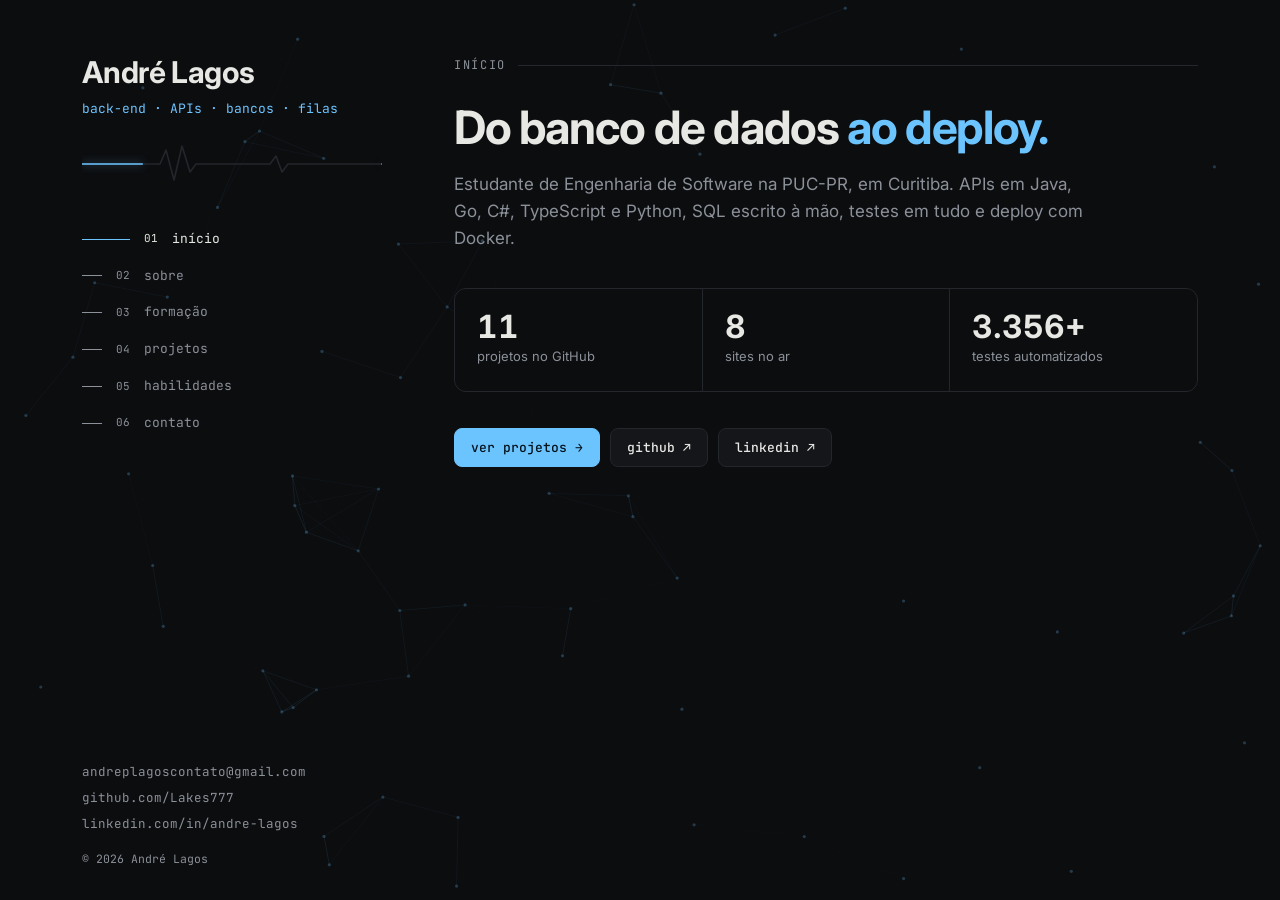
==== index.html @ a7677106 "Portfólio no domínio próprio andrelagos.dev CNAME do GitHub Pages e endereços og: (raiz e páginas de" ====
<!DOCTYPE html>
<html lang="pt-BR">
<head>
  <meta charset="UTF-8">
  <meta name="viewport" content="width=device-width, initial-scale=1.0">
  <title>André Lagos | Engenharia de Software</title>
  <meta name="description" content="Portfólio de André Lagos, estudante de Engenharia de Software na PUC-PR. Back-end com Java, Go, C#, TypeScript e Python: APIs, bancos de dados, testes e projetos no ar.">
  <meta name="theme-color" content="#0c0d0f">

  <!-- Prévia do link no LinkedIn, WhatsApp e afins -->
  <meta property="og:type" content="website">
  <meta property="og:url" content="https://andrelagos.dev/">
  <meta property="og:title" content="André Lagos · Portfólio">
  <meta property="og:description" content="Do banco de dados ao deploy: meus projetos de back-end em Java, Go, C#, TypeScript e Python, com demonstrações para testar no navegador e o status de cada site ao vivo.">
  <meta property="og:image" content="https://andrelagos.dev/assets/destaques/portfolio.png">
  <meta property="og:image:width" content="1200">
  <meta property="og:image:height" content="627">
  <meta name="twitter:card" content="summary_large_image">

  <!-- Ícone da aba do navegador -->
  <link rel="icon" href="data:image/svg+xml,<svg xmlns='http://www.w3.org/2000/svg' viewBox='0 0 100 100'><rect width='100' height='100' rx='22' fill='%230c0d0f'/><text x='50' y='66' font-family='monospace' font-size='46' font-weight='700' fill='%236cc4ff' text-anchor='middle'>AL</text></svg>">

  <!-- Fontes -->
  <link rel="preconnect" href="https://fonts.googleapis.com">
  <link rel="preconnect" href="https://fonts.gstatic.com" crossorigin>
  <link href="https://fonts.googleapis.com/css2?family=Inter:wght@400;500;600;700&family=JetBrains+Mono:wght@400;500;700&display=swap" rel="stylesheet">

  <link rel="stylesheet" href="css/style.css">
</head>
<body>
  <a class="pular" href="#conteudo">Pular para o conteúdo</a>

  <!-- Fundo: pontos que se ligam quando ficam perto, como um mapa de serviços (desenhado pelo main.js) -->
  <canvas class="rede" id="rede" aria-hidden="true"></canvas>

  <div class="layout">
    <!-- ===== COLUNA DA ESQUERDA: nome, abas e contato ===== -->
    <header class="lado">
      <a class="nome" href="#inicio">André Lagos</a>
      <p class="papel mono">back-end · APIs · bancos · filas</p>

      <!-- O pulso: o mesmo tema do Vigil, o monitor que vigia os meus sites -->
      <svg class="pulso" viewBox="0 0 300 44" preserveAspectRatio="none" aria-hidden="true">
        <path class="pulso__trilho" d="M0 22 H70 L78 22 L84 8 L92 38 L100 4 L108 30 L114 22 H180 L188 22 L194 14 L200 30 L206 22 H300"/>
        <path class="pulso__luz" pathLength="400" d="M0 22 H70 L78 22 L84 8 L92 38 L100 4 L108 30 L114 22 H180 L188 22 L194 14 L200 30 L206 22 H300"/>
      </svg>

      <nav class="abas mono" aria-label="Seções">
        <a href="#inicio"><span class="abas__n" aria-hidden="true">01</span>início</a>
        <a href="#sobre"><span class="abas__n" aria-hidden="true">02</span>sobre</a>
        <a href="#formacao"><span class="abas__n" aria-hidden="true">03</span>formação</a>
        <a href="#projetos"><span class="abas__n" aria-hidden="true">04</span>projetos</a>
        <a href="#habilidades"><span class="abas__n" aria-hidden="true">05</span>habilidades</a>
        <a href="#contato"><span class="abas__n" aria-hidden="true">06</span>contato</a>
      </nav>

      <div class="lado__contato mono">
        <a href="mailto:andreplagoscontato@gmail.com">andreplagoscontato@gmail.com</a>
        <a href="https://github.com/Lakes777" target="_blank" rel="noopener">github.com/Lakes777</a>
        <a href="https://www.linkedin.com/in/andre-lagos" target="_blank" rel="noopener">linkedin.com/in/andre-lagos</a>
        <small>© <span id="ano">2026</span> André Lagos</small>
      </div>
    </header>

    <main id="conteudo">
      <!-- ===== INÍCIO ===== -->
      <section id="inicio" aria-labelledby="t-inicio">
        <p class="rotulo mono">início</p>
        <h1 class="item" id="t-inicio" tabindex="-1">Do banco de dados <em>ao deploy.</em></h1>
        <p class="lead item">Estudante de Engenharia de Software na PUC-PR, em Curitiba. APIs em Java, Go, C#, TypeScript e Python, SQL escrito à mão, testes em tudo e deploy com Docker.</p>
        <div class="numeros item">
          <div><b data-contar="11">11</b><small>projetos no GitHub</small></div>
          <div><b data-contar="8">8</b><small>sites no ar</small></div>
          <div><b data-contar="3500" data-sufixo="+">3.500+</b><small>testes automatizados</small></div>
        </div>
        <div class="botoes item">
          <a class="botao botao--cheio" href="#projetos">ver projetos →</a>
          <a class="botao" href="https://github.com/Lakes777" target="_blank" rel="noopener">github ↗</a>
          <a class="botao" href="https://www.linkedin.com/in/andre-lagos" target="_blank" rel="noopener">linkedin ↗</a>
        </div>
      </section>

      <!-- ===== SOBRE ===== -->
      <section id="sobre" aria-labelledby="t-sobre">
        <p class="rotulo mono">sobre</p>
        <h2 class="item" id="t-sobre" tabindex="-1">Sobre mim</h2>
        <div class="texto item">
          <p>Sou de <strong>Curitiba, PR</strong> e curso <strong>Engenharia de Software</strong> na PUC-PR. Meu foco é <strong>back-end</strong>: APIs REST com Java (Spring Boot), Python (FastAPI), Go, C# (.NET) e TypeScript (NestJS), bancos PostgreSQL com SQL escrito à mão e testes automatizados em tudo: são mais de 3.500, rodando no GitHub Actions.</p>
          <p>Gosto de ver os projetos funcionando de verdade: eles estão <strong>no ar</strong> na Vercel, no Render e em VMs Linux da Oracle com Docker e HTTPS. Quando o projeto pede uma interface, faço o front-end com React e TypeScript.</p>
          <p>Fora do código, curto hardware: manutenção de computadores e protótipos de IoT com ESP32 e Arduino.</p>
          <p>Estou em busca de oportunidades em <strong>desenvolvimento</strong>, <strong>suporte técnico</strong> ou <strong>análise de dados</strong>, onde eu possa aplicar o que sei e continuar aprendendo.</p>
        </div>
        <ul class="cartoes item">
          <li class="cartao luz"><small class="mono">formação</small><p>Eng. de Software · PUC-PR</p></li>
          <li class="cartao luz"><small class="mono">back-end</small><p>Java, Go, C# e Python</p></li>
          <li class="cartao luz"><small class="mono">deploy</small><p>Docker, Linux e GitHub Actions</p></li>
          <li class="cartao luz"><small class="mono">idiomas</small><p>Inglês intermediário</p></li>
        </ul>
      </section>

      <!-- ===== FORMAÇÃO ===== -->
      <section id="formacao" aria-labelledby="t-formacao">
        <p class="rotulo mono">formação</p>
        <h2 class="item" id="t-formacao" tabindex="-1">Formação</h2>
        <ol class="linha-tempo item">
          <li>
            <span class="linha-tempo__quando mono">2025 – 2029</span>
            <h3>Bacharelado em Engenharia de Software</h3>
            <p>Pontifícia Universidade Católica do Paraná (PUC-PR)</p>
            <p>Desenvolvimento web, banco de dados, IoT e projetos em equipe.</p>
          </li>
          <li>
            <span class="linha-tempo__quando mono">concluído em 2024</span>
            <h3>Ensino Médio</h3>
            <p>Colégio Marista Paranaense</p>
          </li>
        </ol>
      </section>

      <!-- ===== PROJETOS ===== -->
      <!-- data-vigil: o nome do serviço no Vigil; o main.js põe o selo "no ar" ao vivo no topo do card.
           O título é o link do card inteiro (o ::after dele cobre o card); o ícone do GitHub e o selo ficam por cima -->
      <section id="projetos" aria-labelledby="t-projetos">
        <p class="rotulo mono">projetos</p>
        <h2 class="item" id="t-projetos" tabindex="-1">Projetos</h2>
        <div class="projetos">
          <article class="projeto luz item" data-vigil="Vigil">
            <div class="projeto__topo"><h3><a class="projeto__link" href="https://147-15-40-173.sslip.io" target="_blank" rel="noopener">Vigil <small>· monitor de status</small></a></h3></div>
            <p>API em Java com Spring Boot que verifica os meus sites a cada 5 minutos, calcula disponibilidade e quedas em SQL e avisa pelo Telegram, com resumo semanal. Spring Security, proteção contra SSRF e página pública de status.</p>
            <div class="projeto__meta mono">
              <span>Java</span><span>Spring Boot</span><span>PostgreSQL</span><span>Docker</span><span>198 testes</span>
              <a class="projeto__github" href="https://github.com/Lakes777/vigil" target="_blank" rel="noopener" aria-label="Código do Vigil no GitHub" title="Código no GitHub"><svg viewBox="0 0 24 24" aria-hidden="true"><path d="M12 .5a12 12 0 0 0-3.8 23.4c.6.1.8-.3.8-.6v-2c-3.3.7-4-1.6-4-1.6-.6-1.4-1.4-1.8-1.4-1.8-1-.7.1-.7.1-.7 1.2.1 1.8 1.2 1.8 1.2 1 1.8 2.8 1.3 3.5 1 0-.8.4-1.3.7-1.6-2.7-.3-5.5-1.3-5.5-6 0-1.2.5-2.3 1.3-3.1-.2-.4-.6-1.6 0-3.2 0 0 1-.3 3.3 1.2a11.5 11.5 0 0 1 6 0C17.3 4.7 18.3 5 18.3 5c.6 1.6.2 2.8.1 3.2.8.8 1.3 1.9 1.3 3.1 0 4.6-2.8 5.6-5.5 5.9.4.4.8 1.1.8 2.2v3.3c0 .3.2.7.8.6A12 12 0 0 0 12 .5Z"/></svg></a>
            </div>
          </article>

          <article class="projeto luz item" data-vigil="Pursuit (demo)">
            <div class="projeto__topo"><h3><a class="projeto__link" href="https://demo-pursuit.159-112-189-95.sslip.io" target="_blank" rel="noopener" aria-label="Pursuit: abrir a demonstração (entre como visitante, com dados de exemplo)">Pursuit <small>· candidaturas a vagas</small></a></h3></div>
            <p>Meu primeiro projeto em Go: quadro por etapa, funil e tempo de resposta em SQL, lembretes pelo Telegram feitos por uma goroutine e um link do Beacon por vaga, que mostra se a empresa abriu o portfólio. Tem demonstração: entre como visitante.</p>
            <div class="projeto__meta mono">
              <span>Go</span><span>PostgreSQL</span><span>sqlc</span><span>Docker</span><span>206 testes</span>
              <a class="projeto__github" href="https://github.com/Lakes777/pursuit" target="_blank" rel="noopener" aria-label="Código do Pursuit no GitHub" title="Código no GitHub"><svg viewBox="0 0 24 24" aria-hidden="true"><path d="M12 .5a12 12 0 0 0-3.8 23.4c.6.1.8-.3.8-.6v-2c-3.3.7-4-1.6-4-1.6-.6-1.4-1.4-1.8-1.4-1.8-1-.7.1-.7.1-.7 1.2.1 1.8 1.2 1.8 1.2 1 1.8 2.8 1.3 3.5 1 0-.8.4-1.3.7-1.6-2.7-.3-5.5-1.3-5.5-6 0-1.2.5-2.3 1.3-3.1-.2-.4-.6-1.6 0-3.2 0 0 1-.3 3.3 1.2a11.5 11.5 0 0 1 6 0C17.3 4.7 18.3 5 18.3 5c.6 1.6.2 2.8.1 3.2.8.8 1.3 1.9 1.3 3.1 0 4.6-2.8 5.6-5.5 5.9.4.4.8 1.1.8 2.2v3.3c0 .3.2.7.8.6A12 12 0 0 0 12 .5Z"/></svg></a>
            </div>
          </article>

          <article class="projeto luz item" data-vigil="Beacon (demo)">
            <div class="projeto__topo"><h3><a class="projeto__link" href="https://demo-beacon.159-112-189-95.sslip.io" target="_blank" rel="noopener" aria-label="Beacon: abrir a demonstração (entre como visitante, somente leitura)">Beacon <small>· links com estatísticas</small></a></h3></div>
            <p>Meu primeiro projeto em C# com .NET: encurtador de links com cache no Redis e cliques processados depois por uma fila no RabbitMQ, sem contar em dobro. Painel com gráficos e QR code, seis contêineres numa VM ARM da Oracle e demonstração somente leitura.</p>
            <div class="projeto__meta mono">
              <span>C#</span><span>.NET</span><span>Redis</span><span>RabbitMQ</span><span>219 testes</span>
              <a class="projeto__github" href="https://github.com/Lakes777/beacon" target="_blank" rel="noopener" aria-label="Código do Beacon no GitHub" title="Código no GitHub"><svg viewBox="0 0 24 24" aria-hidden="true"><path d="M12 .5a12 12 0 0 0-3.8 23.4c.6.1.8-.3.8-.6v-2c-3.3.7-4-1.6-4-1.6-.6-1.4-1.4-1.8-1.4-1.8-1-.7.1-.7.1-.7 1.2.1 1.8 1.2 1.8 1.2 1 1.8 2.8 1.3 3.5 1 0-.8.4-1.3.7-1.6-2.7-.3-5.5-1.3-5.5-6 0-1.2.5-2.3 1.3-3.1-.2-.4-.6-1.6 0-3.2 0 0 1-.3 3.3 1.2a11.5 11.5 0 0 1 6 0C17.3 4.7 18.3 5 18.3 5c.6 1.6.2 2.8.1 3.2.8.8 1.3 1.9 1.3 3.1 0 4.6-2.8 5.6-5.5 5.9.4.4.8 1.1.8 2.2v3.3c0 .3.2.7.8.6A12 12 0 0 0 12 .5Z"/></svg></a>
            </div>
          </article>

          <article class="projeto luz item" data-vigil="Cadence">
            <div class="projeto__topo"><h3><a class="projeto__link" href="https://cadence.159-112-189-95.sslip.io" target="_blank" rel="noopener" aria-label="Cadence: abrir a demonstração (entre como cliente ou como dono, sem cadastro)">Cadence <small>· agenda de reservas</small></a></h3></div>
            <p>Meu primeiro projeto em NestJS: agenda de reservas em que dois clientes nunca ficam com o mesmo horário, garantido no Postgres e testado com 50 pedidos ao mesmo tempo. Lembretes no BullMQ, horários que somem ao vivo por WebSocket e demonstração sem cadastro.</p>
            <div class="projeto__meta mono">
              <span>TypeScript</span><span>NestJS</span><span>PostgreSQL</span><span>Redis</span><span>488 testes</span>
              <a class="projeto__github" href="https://github.com/Lakes777/cadence" target="_blank" rel="noopener" aria-label="Código do Cadence no GitHub" title="Código no GitHub"><svg viewBox="0 0 24 24" aria-hidden="true"><path d="M12 .5a12 12 0 0 0-3.8 23.4c.6.1.8-.3.8-.6v-2c-3.3.7-4-1.6-4-1.6-.6-1.4-1.4-1.8-1.4-1.8-1-.7.1-.7.1-.7 1.2.1 1.8 1.2 1.8 1.2 1 1.8 2.8 1.3 3.5 1 0-.8.4-1.3.7-1.6-2.7-.3-5.5-1.3-5.5-6 0-1.2.5-2.3 1.3-3.1-.2-.4-.6-1.6 0-3.2 0 0 1-.3 3.3 1.2a11.5 11.5 0 0 1 6 0C17.3 4.7 18.3 5 18.3 5c.6 1.6.2 2.8.1 3.2.8.8 1.3 1.9 1.3 3.1 0 4.6-2.8 5.6-5.5 5.9.4.4.8 1.1.8 2.2v3.3c0 .3.2.7.8.6A12 12 0 0 0 12 .5Z"/></svg></a>
            </div>
          </article>

          <article class="projeto luz item" data-vigil="Coursebook">
            <div class="projeto__topo"><h3><a class="projeto__link" href="https://coursebookalp.vercel.app" target="_blank" rel="noopener">Coursebook <small>· painel de estudos</small></a></h3></div>
            <p>Painel da faculdade: notas por RA, faltas, agenda e a nota que falta para passar pela regra da PUC-PR. Funciona offline e sincroniza entre aparelhos com conta; acessível por teclado e leitor de tela.</p>
            <div class="projeto__meta mono">
              <span>React</span><span>TypeScript</span><span>PostgreSQL</span><span>806 testes</span>
              <a class="projeto__github" href="https://github.com/Lakes777/coursebook" target="_blank" rel="noopener" aria-label="Código do Coursebook no GitHub" title="Código no GitHub"><svg viewBox="0 0 24 24" aria-hidden="true"><path d="M12 .5a12 12 0 0 0-3.8 23.4c.6.1.8-.3.8-.6v-2c-3.3.7-4-1.6-4-1.6-.6-1.4-1.4-1.8-1.4-1.8-1-.7.1-.7.1-.7 1.2.1 1.8 1.2 1.8 1.2 1 1.8 2.8 1.3 3.5 1 0-.8.4-1.3.7-1.6-2.7-.3-5.5-1.3-5.5-6 0-1.2.5-2.3 1.3-3.1-.2-.4-.6-1.6 0-3.2 0 0 1-.3 3.3 1.2a11.5 11.5 0 0 1 6 0C17.3 4.7 18.3 5 18.3 5c.6 1.6.2 2.8.1 3.2.8.8 1.3 1.9 1.3 3.1 0 4.6-2.8 5.6-5.5 5.9.4.4.8 1.1.8 2.2v3.3c0 .3.2.7.8.6A12 12 0 0 0 12 .5Z"/></svg></a>
            </div>
          </article>

          <article class="projeto luz item" data-vigil="Spendwise">
            <div class="projeto__topo"><h3><a class="projeto__link" href="https://spendwisealp.vercel.app" target="_blank" rel="noopener">Spendwise <small>· controle de gastos</small></a></h3></div>
            <p>Importa extratos do Nubank e OFX de qualquer banco sem duplicar, lembra a categoria de cada loja e alerta o orçamento. Versão de terminal e web em FastAPI com login seguro e demo isolada por visitante.</p>
            <div class="projeto__meta mono">
              <span>Python</span><span>FastAPI</span><span>PostgreSQL</span><span>412 testes</span>
              <a class="projeto__github" href="https://github.com/Lakes777/spendwise" target="_blank" rel="noopener" aria-label="Código do Spendwise no GitHub" title="Código no GitHub"><svg viewBox="0 0 24 24" aria-hidden="true"><path d="M12 .5a12 12 0 0 0-3.8 23.4c.6.1.8-.3.8-.6v-2c-3.3.7-4-1.6-4-1.6-.6-1.4-1.4-1.8-1.4-1.8-1-.7.1-.7.1-.7 1.2.1 1.8 1.2 1.8 1.2 1 1.8 2.8 1.3 3.5 1 0-.8.4-1.3.7-1.6-2.7-.3-5.5-1.3-5.5-6 0-1.2.5-2.3 1.3-3.1-.2-.4-.6-1.6 0-3.2 0 0 1-.3 3.3 1.2a11.5 11.5 0 0 1 6 0C17.3 4.7 18.3 5 18.3 5c.6 1.6.2 2.8.1 3.2.8.8 1.3 1.9 1.3 3.1 0 4.6-2.8 5.6-5.5 5.9.4.4.8 1.1.8 2.2v3.3c0 .3.2.7.8.6A12 12 0 0 0 12 .5Z"/></svg></a>
            </div>
          </article>

          <article class="projeto luz item">
            <div class="projeto__topo"><h3><a class="projeto__link" href="https://github.com/Lakes777/encore" target="_blank" rel="noopener" aria-label="Encore: código no GitHub">Encore <small>· karaokê com IA</small></a></h3></div>
            <p>Busca no YouTube, separa voz e instrumental com modelos de IA, detecta o tom e sincroniza a letra. Processa em pedaços para caber em 4 GB de RAM, com fila em segundo plano.</p>
            <div class="projeto__meta mono">
              <span>Python</span><span>PyTorch</span><span>React</span><span>513 testes</span>
              <a class="projeto__github" href="https://github.com/Lakes777/encore" target="_blank" rel="noopener" aria-label="Código do Encore no GitHub" title="Código no GitHub"><svg viewBox="0 0 24 24" aria-hidden="true"><path d="M12 .5a12 12 0 0 0-3.8 23.4c.6.1.8-.3.8-.6v-2c-3.3.7-4-1.6-4-1.6-.6-1.4-1.4-1.8-1.4-1.8-1-.7.1-.7.1-.7 1.2.1 1.8 1.2 1.8 1.2 1 1.8 2.8 1.3 3.5 1 0-.8.4-1.3.7-1.6-2.7-.3-5.5-1.3-5.5-6 0-1.2.5-2.3 1.3-3.1-.2-.4-.6-1.6 0-3.2 0 0 1-.3 3.3 1.2a11.5 11.5 0 0 1 6 0C17.3 4.7 18.3 5 18.3 5c.6 1.6.2 2.8.1 3.2.8.8 1.3 1.9 1.3 3.1 0 4.6-2.8 5.6-5.5 5.9.4.4.8 1.1.8 2.2v3.3c0 .3.2.7.8.6A12 12 0 0 0 12 .5Z"/></svg></a>
            </div>
          </article>

          <article class="projeto luz item" data-vigil="Hanami">
            <div class="projeto__topo"><h3><a class="projeto__link" href="https://lista-animes-b8ql.onrender.com" target="_blank" rel="noopener" aria-describedby="aviso-hanami">Hanami <small>· lista de animes</small></a></h3></div>
            <p>API REST que junta as temporadas de cada franquia, com comentários por episódio, e continua funcionando quando a API externa cai.</p>
            <p class="projeto__aviso mono" id="aviso-hanami">o servidor gratuito pode levar ~1 min para acordar</p>
            <div class="projeto__meta mono">
              <span>Python</span><span>FastAPI</span><span>SQLite</span><span>209 testes</span>
              <a class="projeto__github" href="https://github.com/Lakes777/hanami" target="_blank" rel="noopener" aria-label="Código do Hanami no GitHub" title="Código no GitHub"><svg viewBox="0 0 24 24" aria-hidden="true"><path d="M12 .5a12 12 0 0 0-3.8 23.4c.6.1.8-.3.8-.6v-2c-3.3.7-4-1.6-4-1.6-.6-1.4-1.4-1.8-1.4-1.8-1-.7.1-.7.1-.7 1.2.1 1.8 1.2 1.8 1.2 1 1.8 2.8 1.3 3.5 1 0-.8.4-1.3.7-1.6-2.7-.3-5.5-1.3-5.5-6 0-1.2.5-2.3 1.3-3.1-.2-.4-.6-1.6 0-3.2 0 0 1-.3 3.3 1.2a11.5 11.5 0 0 1 6 0C17.3 4.7 18.3 5 18.3 5c.6 1.6.2 2.8.1 3.2.8.8 1.3 1.9 1.3 3.1 0 4.6-2.8 5.6-5.5 5.9.4.4.8 1.1.8 2.2v3.3c0 .3.2.7.8.6A12 12 0 0 0 12 .5Z"/></svg></a>
            </div>
          </article>

          <article class="projeto luz item">
            <div class="projeto__topo"><h3><a class="projeto__link" href="https://github.com/Lakes777/sidekick" target="_blank" rel="noopener" aria-label="Sidekick: código no GitHub">Sidekick <small>· bot do Telegram</small></a></h3></div>
            <p>Cotações com alertas de preço, clima, lembretes e listas, rodando 24 horas numa VM Linux da Oracle como serviço do systemd.</p>
            <div class="projeto__meta mono">
              <span>Python</span><span>SQLite</span><span>Linux</span><span>708 testes</span>
              <a class="projeto__github" href="https://github.com/Lakes777/sidekick" target="_blank" rel="noopener" aria-label="Código do Sidekick no GitHub" title="Código no GitHub"><svg viewBox="0 0 24 24" aria-hidden="true"><path d="M12 .5a12 12 0 0 0-3.8 23.4c.6.1.8-.3.8-.6v-2c-3.3.7-4-1.6-4-1.6-.6-1.4-1.4-1.8-1.4-1.8-1-.7.1-.7.1-.7 1.2.1 1.8 1.2 1.8 1.2 1 1.8 2.8 1.3 3.5 1 0-.8.4-1.3.7-1.6-2.7-.3-5.5-1.3-5.5-6 0-1.2.5-2.3 1.3-3.1-.2-.4-.6-1.6 0-3.2 0 0 1-.3 3.3 1.2a11.5 11.5 0 0 1 6 0C17.3 4.7 18.3 5 18.3 5c.6 1.6.2 2.8.1 3.2.8.8 1.3 1.9 1.3 3.1 0 4.6-2.8 5.6-5.5 5.9.4.4.8 1.1.8 2.2v3.3c0 .3.2.7.8.6A12 12 0 0 0 12 .5Z"/></svg></a>
            </div>
          </article>

          <article class="projeto luz item">
            <div class="projeto__topo"><h3><a class="projeto__link" href="https://github.com/Lakes777/tidy" target="_blank" rel="noopener" aria-label="Tidy: código no GitHub">Tidy <small>· organizador de arquivos</small></a></h3></div>
            <p>Organiza pastas por tipo ou data, acha duplicados por SHA-256 e desfaz mudanças, sem nunca sobrescrever arquivos.</p>
            <div class="projeto__meta mono">
              <span>Python</span><span>91 testes</span>
              <a class="projeto__github" href="https://github.com/Lakes777/tidy" target="_blank" rel="noopener" aria-label="Código do Tidy no GitHub" title="Código no GitHub"><svg viewBox="0 0 24 24" aria-hidden="true"><path d="M12 .5a12 12 0 0 0-3.8 23.4c.6.1.8-.3.8-.6v-2c-3.3.7-4-1.6-4-1.6-.6-1.4-1.4-1.8-1.4-1.8-1-.7.1-.7.1-.7 1.2.1 1.8 1.2 1.8 1.2 1 1.8 2.8 1.3 3.5 1 0-.8.4-1.3.7-1.6-2.7-.3-5.5-1.3-5.5-6 0-1.2.5-2.3 1.3-3.1-.2-.4-.6-1.6 0-3.2 0 0 1-.3 3.3 1.2a11.5 11.5 0 0 1 6 0C17.3 4.7 18.3 5 18.3 5c.6 1.6.2 2.8.1 3.2.8.8 1.3 1.9 1.3 3.1 0 4.6-2.8 5.6-5.5 5.9.4.4.8 1.1.8 2.2v3.3c0 .3.2.7.8.6A12 12 0 0 0 12 .5Z"/></svg></a>
            </div>
          </article>

          <article class="projeto luz item" data-vigil="Portfólio">
            <div class="projeto__topo"><h3><a class="projeto__link" href="https://github.com/Lakes777/Lakes777.github.io" target="_blank" rel="noopener" aria-label="Este portfólio: código no GitHub">Este portfólio</a></h3></div>
            <p>HTML, CSS e JavaScript puros, sem frameworks: abas por endereço, fundo animado em canvas e o selo ao vivo do Vigil em cada projeto.</p>
            <div class="projeto__meta mono">
              <span>HTML</span><span>CSS</span><span>JavaScript</span>
              <a class="projeto__github" href="https://github.com/Lakes777/Lakes777.github.io" target="_blank" rel="noopener" aria-label="Código do portfólio no GitHub" title="Código no GitHub"><svg viewBox="0 0 24 24" aria-hidden="true"><path d="M12 .5a12 12 0 0 0-3.8 23.4c.6.1.8-.3.8-.6v-2c-3.3.7-4-1.6-4-1.6-.6-1.4-1.4-1.8-1.4-1.8-1-.7.1-.7.1-.7 1.2.1 1.8 1.2 1.8 1.2 1 1.8 2.8 1.3 3.5 1 0-.8.4-1.3.7-1.6-2.7-.3-5.5-1.3-5.5-6 0-1.2.5-2.3 1.3-3.1-.2-.4-.6-1.6 0-3.2 0 0 1-.3 3.3 1.2a11.5 11.5 0 0 1 6 0C17.3 4.7 18.3 5 18.3 5c.6 1.6.2 2.8.1 3.2.8.8 1.3 1.9 1.3 3.1 0 4.6-2.8 5.6-5.5 5.9.4.4.8 1.1.8 2.2v3.3c0 .3.2.7.8.6A12 12 0 0 0 12 .5Z"/></svg></a>
            </div>
          </article>
        </div>
      </section>

      <!-- ===== HABILIDADES ===== -->
      <section id="habilidades" aria-labelledby="t-habilidades">
        <p class="rotulo mono">habilidades</p>
        <h2 class="item" id="t-habilidades" tabindex="-1">Habilidades</h2>
        <p class="lead item">Cada uma com onde eu usei; os projetos estão todos na aba <a href="#projetos">projetos</a>.</p>
        <div class="habs item">
          <div class="hab luz">
            <h3 class="hab__titulo mono"><span class="hab__glifo" aria-hidden="true">{ }</span>back-end</h3>
            <ul>
              <li><span class="hab__nome">Java</span><span class="so-leitor">, usado em </span><span class="hab__onde mono">Vigil</span></li>
              <li><span class="hab__nome">Spring Boot</span><span class="so-leitor">, usado em </span><span class="hab__onde mono">Vigil</span></li>
              <li><span class="hab__nome">Go</span><span class="so-leitor">, usado em </span><span class="hab__onde mono">Pursuit</span></li>
              <li><span class="hab__nome">C# / .NET</span><span class="so-leitor">, usado em </span><span class="hab__onde mono">Beacon</span></li>
              <li><span class="hab__nome">Node.js / NestJS</span><span class="so-leitor">, usado em </span><span class="hab__onde mono">Cadence</span></li>
              <li><span class="hab__nome">Python</span><span class="so-leitor">, usado em </span><span class="hab__onde mono">Spendwise · Hanami · Encore · Sidekick · Tidy</span></li>
              <li><span class="hab__nome">FastAPI</span><span class="so-leitor">, usado em </span><span class="hab__onde mono">Spendwise · Hanami · Encore</span></li>
            </ul>
          </div>
          <div class="hab luz">
            <h3 class="hab__titulo mono"><span class="hab__glifo" aria-hidden="true">[ ]</span>dados</h3>
            <ul>
              <li><span class="hab__nome">PostgreSQL</span><span class="so-leitor">, usado em </span><span class="hab__onde mono">Vigil · Pursuit · Beacon · Cadence · Spendwise · Coursebook</span></li>
              <li><span class="hab__nome">Redis</span><span class="so-leitor">, usado em </span><span class="hab__onde mono">Beacon (cache) · Cadence (fila)</span></li>
              <li><span class="hab__nome">RabbitMQ</span><span class="so-leitor">, usado em </span><span class="hab__onde mono">Beacon (fila)</span></li>
              <li><span class="hab__nome">SQLite</span><span class="so-leitor">, usado em </span><span class="hab__onde mono">Hanami · Sidekick · Spendwise</span></li>
              <li><span class="hab__nome">MySQL</span><span class="so-leitor">, usado em </span><span class="hab__onde mono">faculdade</span></li>
            </ul>
          </div>
          <div class="hab luz">
            <h3 class="hab__titulo mono"><span class="hab__glifo" aria-hidden="true">&lt;/&gt;</span>front-end</h3>
            <ul>
              <li><span class="hab__nome">TypeScript</span><span class="so-leitor">, usado em </span><span class="hab__onde mono">Cadence · Coursebook · Encore</span></li>
              <li><span class="hab__nome">React</span><span class="so-leitor">, usado em </span><span class="hab__onde mono">Cadence · Coursebook · Encore</span></li>
              <li><span class="hab__nome">JavaScript</span><span class="so-leitor">, usado em </span><span class="hab__onde mono">Vigil · Pursuit · Beacon · Spendwise · Hanami · este site</span></li>
              <li><span class="hab__nome">HTML e CSS</span><span class="so-leitor">, usado em </span><span class="hab__onde mono">todos os projetos com interface</span></li>
            </ul>
          </div>
          <div class="hab luz">
            <h3 class="hab__titulo mono"><span class="hab__glifo" aria-hidden="true">$_</span>deploy</h3>
            <ul>
              <li><span class="hab__nome">Docker</span><span class="so-leitor">, usado em </span><span class="hab__onde mono">Vigil · Pursuit · Beacon · Cadence</span></li>
              <li><span class="hab__nome">Linux</span><span class="so-leitor">, usado em </span><span class="hab__onde mono">VMs da Oracle, systemd</span></li>
              <li><span class="hab__nome">GitHub Actions</span><span class="so-leitor">, usado em </span><span class="hab__onde mono">testes e CI nos 10 projetos de código</span></li>
              <li><span class="hab__nome">Oracle Cloud</span><span class="so-leitor">, usado em </span><span class="hab__onde mono">Vigil · Pursuit · Beacon · Cadence · Sidekick</span></li>
              <li><span class="hab__nome">Vercel</span><span class="so-leitor">, usado em </span><span class="hab__onde mono">Coursebook · Spendwise</span></li>
            </ul>
          </div>
        </div>
        <p class="habs__tambem item mono">também: ESP32 e Arduino (protótipos de IoT) · manutenção de computadores · inglês intermediário</p>
      </section>

      <!-- ===== CONTATO ===== -->
      <section id="contato" aria-labelledby="t-contato">
        <p class="rotulo mono">contato</p>
        <h2 class="item" id="t-contato" tabindex="-1">Vamos conversar?</h2>
        <p class="lead item">Respondo rápido por e-mail. Também estou no GitHub e no LinkedIn.</p>
        <p class="item"><a class="email" href="mailto:andreplagoscontato@gmail.com">andreplagoscontato@gmail.com</a></p>
        <div class="botoes item">
          <button class="botao botao--cheio" type="button" id="copiar-email" data-email="andreplagoscontato@gmail.com">copiar e-mail</button>
          <a class="botao" href="https://github.com/Lakes777" target="_blank" rel="noopener">github ↗</a>
          <a class="botao" href="https://www.linkedin.com/in/andre-lagos" target="_blank" rel="noopener">linkedin ↗</a>
        </div>
        <p class="copiado mono" id="copiado" aria-live="polite"></p>
      </section>
    </main>
  </div>

  <script src="js/main.js"></script>
</body>
</html>
---- css/style.css ----
/* Portfólio · visual "Mono · Rede": escuro, mínimo, fonte mono nos rótulos, fundo de pontos que se
   ligam (canvas) e o pulso do Vigil embaixo do nome. As cores ficam todas aqui no topo. */
:root {
  --fundo: #0c0d0f;
  --painel: #141619;
  --texto: #e7e7e4;
  --apagado: #8b9099;
  --linha: #23262b;
  --cor: #6cc4ff;
  --cor-rgb: 108, 196, 255;
  --erro: #ff8b7b;
  /* A curva das animações: começa rápido e pousa devagar (o "smooth" do hover dos cards) */
  --suave: cubic-bezier(.22, 1, .36, 1);
}

* { box-sizing: border-box }
html, body { margin: 0 }
html { scrollbar-color: #2a2d33 var(--fundo) }
body { background: var(--fundo); color: var(--texto); font: 16px/1.6 Inter, system-ui, sans-serif; -webkit-font-smoothing: antialiased }
a { color: inherit }
ul, ol { margin: 0; padding: 0; list-style: none }
.mono { font-family: "JetBrains Mono", ui-monospace, "Cascadia Mono", monospace }
:focus-visible { outline: 2px solid var(--cor); outline-offset: 3px; border-radius: 4px }
[tabindex="-1"]:focus { outline: none }
.so-leitor { position: absolute; width: 1px; height: 1px; overflow: hidden; clip-path: inset(50%); white-space: nowrap }
::selection { background: rgba(var(--cor-rgb), .3) }

.pular { position: absolute; left: 16px; top: -60px; z-index: 10; background: var(--cor); color: #04121c; padding: 10px 14px; border-radius: 8px; font-weight: 600; text-decoration: none }
.pular:focus { top: 16px }

/* ---------- fundo ---------- */
.rede { position: fixed; inset: 0; width: 100%; height: 100%; z-index: 0; pointer-events: none }

/* ---------- estrutura ---------- */
.layout { position: relative; z-index: 1; max-width: 1180px; margin: 0 auto; display: grid; grid-template-columns: 300px minmax(0, 1fr); gap: 72px; padding: 0 32px }
.lado { position: sticky; top: 0; height: 100vh; padding: 56px 0 32px; display: flex; flex-direction: column;
  /* Em tela baixa (notebook com escala de 125%), a coluna rola em vez de cortar o contato */
  overflow-y: auto; scrollbar-width: none }
.nome { font: 700 30px/1.1 Inter, sans-serif; letter-spacing: -.02em; text-decoration: none; width: fit-content }
.papel { color: var(--cor); margin: 10px 0 0; font-size: 13px }

/* O pulso: um traço que corre por cima de um trilho apagado */
.pulso { width: 100%; height: 44px; margin-top: 22px; overflow: visible }
.pulso path { fill: none; stroke-width: 1.6; stroke-linecap: round; stroke-linejoin: round }
.pulso__trilho { stroke: var(--linha) }
.pulso__luz { stroke: var(--cor); stroke-dasharray: 60 340; animation: correr 2.4s linear infinite; filter: drop-shadow(0 0 4px rgba(var(--cor-rgb), .6)) }
@keyframes correr { from { stroke-dashoffset: 400 } to { stroke-dashoffset: 0 } }

/* Abas: o traço cresce na aba ativa */
.abas { margin-top: 36px; display: grid; gap: 2px }
.abas a { display: flex; align-items: center; gap: 14px; padding: 7px 0; font-size: 13px; color: var(--apagado); text-decoration: none; transition: color .3s var(--suave) }
.abas a::before { content: ""; width: 20px; height: 1px; background: currentColor; transition: width .4s var(--suave), background-color .4s var(--suave) }
.abas__n { font-size: 11px }
.abas a:hover { color: var(--texto) }
.abas a:hover::before { width: 36px }
.abas a[aria-current="page"] { color: var(--texto) }
.abas a[aria-current="page"]::before { width: 48px; background: var(--cor) }

.lado__contato { margin-top: auto; display: grid; gap: 6px; font-size: 12.5px }
.lado__contato a { color: var(--apagado); text-decoration: none; width: fit-content; transition: color .3s var(--suave) }
.lado__contato a:hover { color: var(--cor) }
.lado__contato small { color: var(--apagado); font-size: 11.5px; margin-top: 10px }

main { padding: 56px 0 72px; min-height: 100vh }
section + section { margin-top: 96px }
.rotulo { font-size: 12px; color: var(--apagado); text-transform: uppercase; letter-spacing: .14em; margin: 0 0 28px; display: flex; align-items: center; gap: 12px }
.rotulo::after { content: ""; flex: 1; height: 1px; background: var(--linha) }
h1, h2 { font: 700 clamp(30px, 4.5vw, 46px)/1.08 Inter, sans-serif; letter-spacing: -.03em; margin: 0 0 18px; text-wrap: balance }
h1 em { font-style: normal; color: var(--cor) }
.lead { color: var(--apagado); font-size: 17px; max-width: 58ch; margin: 0 }

/* ---------- abas (com JavaScript): uma seção por vez; sem JavaScript, todas aparecem ---------- */
.js-abas main > section { margin-top: 0 }
.js-abas main > section:not(.aberta) { display: none }
@keyframes subir { from { opacity: 0; transform: translateY(16px) } }
.js-abas .entrando .item { animation: subir .85s var(--suave) both; animation-delay: calc(var(--i, 0) * 90ms) }

/* ---------- luz que segue o mouse ----------
   Cada card com .luz recebe a posição do mouse (--mx, --my, relativa a ele, posta pelo main.js) e
   acende a BORDA perto do cursor (um anel de 1 px recortado com mask), mesmo sem o mouse em cima:
   a luz "vaza" para os cards vizinhos e até para os cards invisíveis dos projetos, cuja borda aparece
   só perto do cursor. Some devagar quando o mouse sai da janela. */
.luz { position: relative; isolation: isolate }
.luz::after { content: ""; position: absolute; inset: -1px; border-radius: inherit; padding: 1px; pointer-events: none; z-index: 1;
  background: radial-gradient(240px circle at var(--mx, -999px) var(--my, -999px), rgba(var(--cor-rgb), .7), rgba(var(--cor-rgb), .12) 45%, transparent 70%);
  -webkit-mask: linear-gradient(#000 0 0) content-box, linear-gradient(#000 0 0); -webkit-mask-composite: xor;
  mask: linear-gradient(#000 0 0) content-box exclude, linear-gradient(#000 0 0);
  opacity: 0; transition: opacity .7s var(--suave) }
.com-luz .luz::after { opacity: 1 }

/* ---------- início ---------- */
.numeros { display: grid; grid-template-columns: repeat(3, 1fr); gap: 1px; background: var(--linha); border: 1px solid var(--linha); border-radius: 12px; overflow: hidden; margin: 36px 0 }
.numeros div { background: var(--fundo); padding: 22px }
.numeros b { display: block; font: 700 32px/1 Inter, sans-serif; font-variant-numeric: tabular-nums }
.numeros small { color: var(--apagado); font-size: 13px }
.botoes { display: flex; gap: 10px; flex-wrap: wrap; margin-top: 28px }
.botao { display: inline-flex; align-items: center; gap: 8px; font: 500 13px/1 "JetBrains Mono", monospace; padding: 12px 16px; border-radius: 8px;
  border: 1px solid var(--linha); color: var(--texto); text-decoration: none; background: var(--painel); cursor: pointer;
  transition: border-color .35s var(--suave), transform .35s var(--suave), background-color .35s var(--suave) }
.botao:hover { border-color: rgba(var(--cor-rgb), .6); transform: translateY(-2px) }
.botao--cheio { background: var(--cor); color: #04121c; border-color: var(--cor) }
.botao--cheio:hover { background: #8fd3ff; border-color: #8fd3ff }

/* ---------- sobre ---------- */
.texto p { color: var(--apagado); max-width: 62ch; margin: 0 0 16px }
.texto strong { color: var(--texto); font-weight: 600 }
.cartoes { display: grid; grid-template-columns: repeat(2, 1fr); gap: 12px; margin-top: 32px }
.cartao { background: var(--painel); border: 1px solid var(--linha); border-radius: 12px; padding: 18px 20px }
.cartao small { color: var(--apagado); font-size: 11.5px; text-transform: uppercase; letter-spacing: .1em }
.cartao p { margin: 6px 0 0 }

/* ---------- formação ---------- */
.linha-tempo { padding-left: 22px; border-left: 1px solid var(--linha) }
.linha-tempo li { position: relative; padding-bottom: 32px }
.linha-tempo li::before { content: ""; position: absolute; left: -27px; top: 7px; width: 9px; height: 9px; border-radius: 50%; background: var(--fundo); border: 2px solid var(--cor) }
.linha-tempo__quando { font-size: 12px; color: var(--cor) }
.linha-tempo h3 { margin: 4px 0 2px; font-size: 19px }
.linha-tempo p { margin: 0; color: var(--apagado) }

/* ---------- projetos ---------- */
.projetos { display: grid; gap: 6px }
.projeto { position: relative; display: grid; gap: 4px; padding: 20px 22px; margin: 0 -22px; border-radius: 14px;
  /* Invisível até o mouse chegar: só a luz (o anel do .luz::after) acende a borda perto do cursor */
  border: 1px solid transparent;
  /* O destaque entra e sai devagar, pousando suave: fundo, borda, sombra e uma subida de 2 px juntos */
  transition: background-color .5s var(--suave), border-color .5s var(--suave), box-shadow .5s var(--suave), transform .5s var(--suave) }
/* O brilho que segue o mouse fica numa camada própria, que aparece aos poucos (opacity), em vez de surgir de uma vez */
.projeto::before { content: ""; position: absolute; inset: 0; border-radius: inherit; z-index: -1; opacity: 0; transition: opacity .6s var(--suave);
  background: radial-gradient(380px circle at var(--mx, 50%) var(--my, 50%), rgba(var(--cor-rgb), .1), transparent 65%) }
/* Destaque por foco só com o TECLADO (:focus-visible): depois de um clique com o mouse o link continua
   focado, e com :focus-within o card ficaria "aceso" até clicar em outro lugar */
.projeto:has(:focus-visible) { background-color: rgba(20, 22, 25, .85); border-color: rgba(var(--cor-rgb), .22) }
.projeto:has(:focus-visible)::before { opacity: 1 }
/* O hover só em aparelho com mouse: no celular, o destaque ficaria "grudado" depois do toque */
@media (hover: hover) {
.projeto:hover { background-color: rgba(20, 22, 25, .85); border-color: rgba(var(--cor-rgb), .22); transform: translateY(-2px);
  box-shadow: 0 18px 40px -24px rgba(var(--cor-rgb), .35), 0 2px 8px -4px rgba(0, 0, 0, .5) }
.projeto:hover::before { opacity: 1 }
.projeto:hover .projeto__link { color: var(--cor) }
.projeto:hover .projeto__meta > span { border-color: #30343a; color: #a6abb3 }
}
.projeto__topo { display: flex; justify-content: space-between; align-items: center; gap: 16px }
.projeto h3 { font: 600 17px/1.3 Inter, sans-serif; margin: 0 }
.projeto h3 small { color: var(--apagado); font-weight: 400; font-size: 15px }
.projeto > p { margin: 2px 0 0; color: var(--apagado); font-size: 15px; max-width: 72ch }
.projeto > .projeto__aviso { font-size: 12px }
.projeto__meta { display: flex; flex-wrap: wrap; align-items: center; gap: 8px; margin-top: 10px; font-size: 11.5px }
.projeto__meta > span { border: 1px solid var(--linha); border-radius: 99px; padding: 3px 10px; color: var(--apagado); transition: border-color .5s var(--suave), color .5s var(--suave) }
/* O card inteiro é clicável: o ::after do link do título cobre o card. O ícone do GitHub e o selo do
   Vigil ficam por cima (z-index 2) e continuam sendo links próprios */
.projeto__link { color: inherit; text-decoration: none; transition: color .4s var(--suave) }
.projeto__link::after { content: ""; position: absolute; inset: 0; border-radius: inherit; z-index: 1 }
.projeto__link:focus-visible { outline: none }
.projeto:has(.projeto__link:focus-visible) { outline: 2px solid var(--cor); outline-offset: 2px }
.projeto__github { position: relative; z-index: 2; margin-left: auto; display: grid; place-items: center; width: 30px; height: 30px;
  border-radius: 8px; color: var(--apagado); transition: color .35s var(--suave), background-color .35s var(--suave) }
.projeto__github svg { width: 17px; height: 17px; fill: currentColor }
.projeto__github:hover { color: var(--texto); background: rgba(255, 255, 255, .06) }

/* Selo do Vigil (posto pelo main.js): "no ar · 99,98%" com o ponto pulsando */
.selo { position: relative; z-index: 2; display: inline-flex; align-items: center; gap: 8px; font: 500 11.5px/1 "JetBrains Mono", monospace; color: var(--cor); text-decoration: none; white-space: nowrap }
.selo__ponto { width: 7px; height: 7px; border-radius: 50%; background: currentColor; animation: pulsar 2.2s ease-out infinite }
@keyframes pulsar { 0% { box-shadow: 0 0 0 0 rgba(var(--cor-rgb), .55) } 80%, 100% { box-shadow: 0 0 0 7px rgba(var(--cor-rgb), 0) } }
.selo--fora { color: var(--erro) } .selo--fora .selo__ponto { animation: none }
.selo:hover { text-decoration: underline; text-underline-offset: 3px }

/* ---------- habilidades: cada uma com o projeto em que foi usada ---------- */
.habs { display: grid; grid-template-columns: repeat(2, minmax(0, 1fr)); gap: 14px; margin-top: 32px }
.hab { background: rgba(20, 22, 25, .72); border: 1px solid var(--linha); border-radius: 14px; padding: 20px 22px 12px }
.hab__titulo { display: flex; align-items: center; gap: 10px; margin: 0 0 8px; font-size: 12px; font-weight: 500; color: var(--apagado); text-transform: uppercase; letter-spacing: .14em }
.hab__glifo { color: var(--cor); letter-spacing: 0; font-weight: 700 }
.hab li { display: flex; justify-content: space-between; align-items: baseline; gap: 16px; padding: 10px 0; border-top: 1px solid rgba(35, 38, 43, .8) }
.hab li:first-child { border-top: 0 }
.hab__nome { font-size: 15px; font-weight: 500; position: relative; white-space: nowrap; transition: color .4s var(--suave), transform .4s var(--suave) }
.hab__nome::before { content: ""; position: absolute; left: -12px; top: 50%; width: 5px; height: 5px; margin-top: -2.5px; border-radius: 50%;
  background: var(--cor); opacity: 0; transform: scale(.4); transition: opacity .4s var(--suave), transform .4s var(--suave) }
.hab__onde { font-size: 11.5px; color: var(--apagado); text-align: right; transition: color .4s var(--suave) }
@media (hover: hover) {
  .hab li:hover .hab__nome { color: var(--cor); transform: translateX(4px) }
  .hab li:hover .hab__nome::before { opacity: 1; transform: none }
  .hab li:hover .hab__onde { color: var(--texto) }
}
.habs__tambem { margin: 22px 0 0; font-size: 12.5px; color: var(--apagado) }

/* ---------- contato ---------- */
.email { display: inline-block; margin-top: 18px; font: 700 clamp(22px, 4vw, 40px)/1.15 Inter, sans-serif; letter-spacing: -.02em; text-decoration: none; overflow-wrap: anywhere;
  background: linear-gradient(var(--cor), var(--cor)) 0 100% / 0 2px no-repeat; padding-bottom: 4px; transition: background-size .5s var(--suave) }
.email:hover { background-size: 100% 2px }
.copiado { color: var(--cor); font-size: 13px; min-height: 1.6em; margin: 12px 0 0 }

/* ---------- celular e tablet ---------- */
@media (max-width: 860px) {
  /* A coluna da esquerda se desfaz (display: contents): assim a barra de abas, presa no topo, vale
     durante a página inteira, e não só enquanto a coluna está na tela */
  .layout { display: block; padding: 0 16px }
  .lado { display: contents }
  .nome { display: block; padding-top: 36px }
  .pulso { margin-top: 16px }
  /* As abas viram uma barra que rola de lado e fica presa no topo */
  .abas { position: sticky; top: 0; z-index: 5; display: flex; overflow-x: auto; gap: 18px; margin: 20px -16px 0; padding: 12px 16px;
    background: rgba(12, 13, 15, .88); backdrop-filter: blur(10px); border-bottom: 1px solid var(--linha); scrollbar-width: none }
  .abas a { white-space: nowrap; padding: 4px 0 } .abas a::before, .abas__n { display: none }
  .abas a[aria-current="page"] { color: var(--cor) }
  /* Um degradê na borda direita mostra que a barra tem mais abas para o lado */
  .abas { -webkit-mask-image: linear-gradient(90deg, #000 85%, transparent); mask-image: linear-gradient(90deg, #000 85%, transparent) }
  .lado__contato { display: none }
  main { padding-top: 28px; min-height: 0 }
  .numeros, .cartoes { grid-template-columns: 1fr }
  .habs { grid-template-columns: 1fr }
  .hab li { flex-direction: column; gap: 2px } .hab__onde { text-align: left }
  .projeto { margin: 0 -12px; padding: 16px 12px }
}

@media (prefers-reduced-motion: reduce) {
  html { scroll-behavior: auto }
  *, *::before, *::after { animation: none !important; transition: none !important }
  .projeto:hover, .botao:hover, .hab li:hover .hab__nome { transform: none }
}
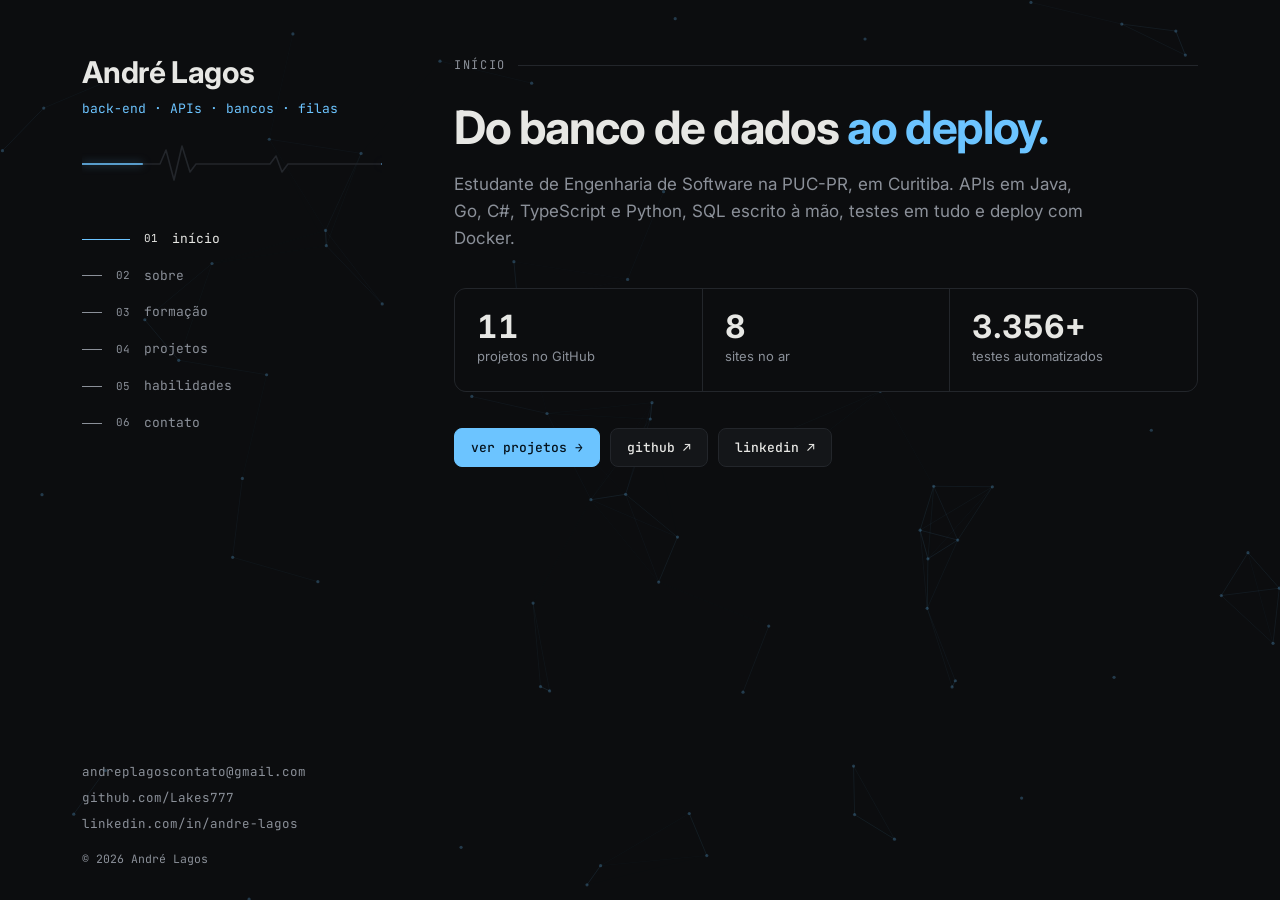
==== commit 2d6bf295: "Vigil no domínio próprio (vigil.andrelagos.dev): card e selos Co-Authored-By: Claude Opus 5.5 <norep" ====
--- a/index.html
+++ b/index.html
@@ -125,7 +125,7 @@
         <h2 class="item" id="t-projetos" tabindex="-1">Projetos</h2>
         <div class="projetos">
           <article class="projeto luz item" data-vigil="Vigil">
-            <div class="projeto__topo"><h3><a class="projeto__link" href="https://147-15-40-173.sslip.io" target="_blank" rel="noopener">Vigil <small>· monitor de status</small></a></h3></div>
+            <div class="projeto__topo"><h3><a class="projeto__link" href="https://vigil.andrelagos.dev" target="_blank" rel="noopener">Vigil <small>· monitor de status</small></a></h3></div>
             <p>API em Java com Spring Boot que verifica os meus sites a cada 5 minutos, calcula disponibilidade e quedas em SQL e avisa pelo Telegram, com resumo semanal. Spring Security, proteção contra SSRF e página pública de status.</p>
             <div class="projeto__meta mono">
               <span>Java</span><span>Spring Boot</span><span>PostgreSQL</span><span>Docker</span><span>198 testes</span>
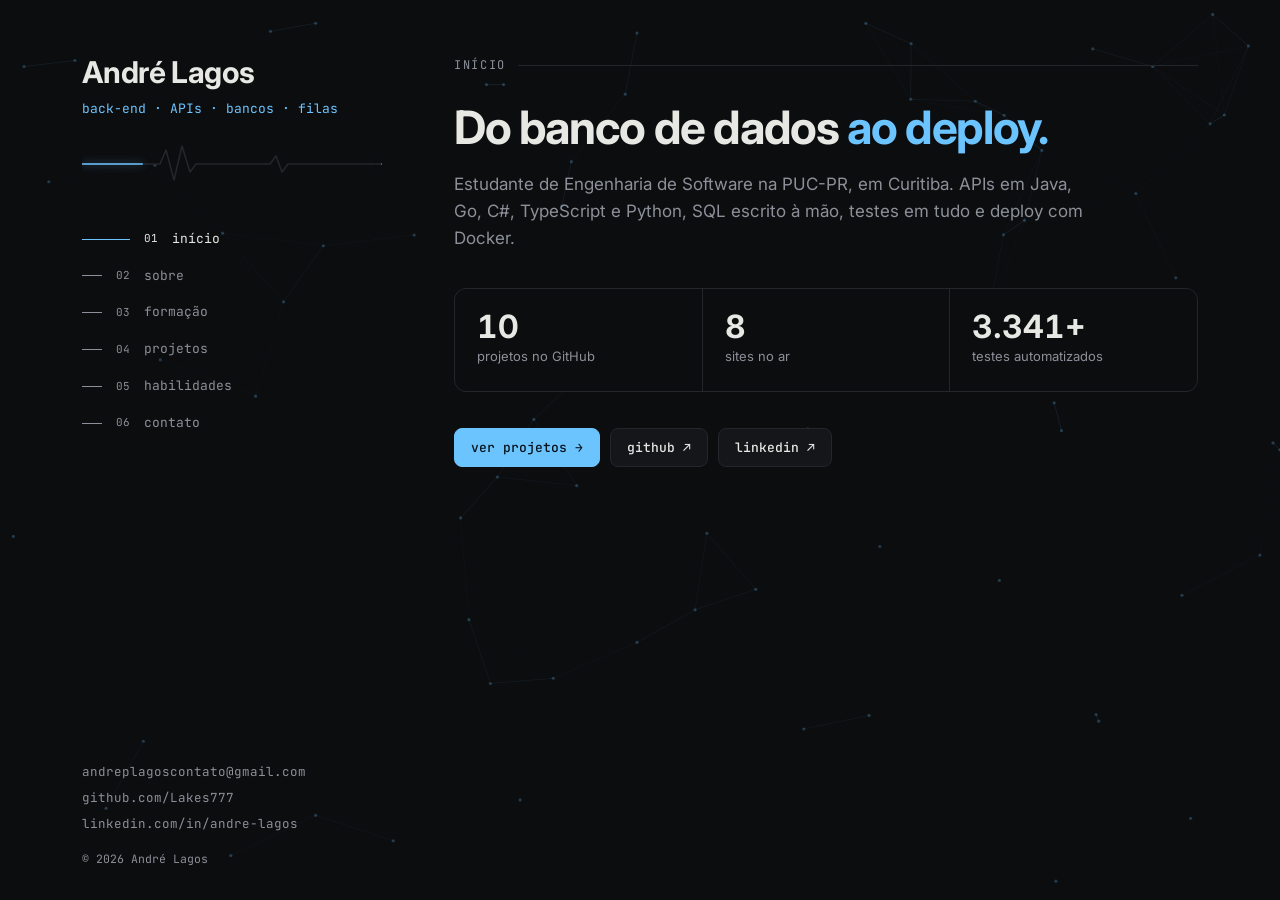
==== commit 9bf0f3ae: "Demos no domínio próprio: cards e páginas de passagem levam a *.andrelagos.dev Co-Authored-By: Claud" ====
--- a/index.html
+++ b/index.html
@@ -134,7 +134,7 @@
           </article>
 
           <article class="projeto luz item" data-vigil="Pursuit (demo)">
-            <div class="projeto__topo"><h3><a class="projeto__link" href="https://demo-pursuit.159-112-189-95.sslip.io" target="_blank" rel="noopener" aria-label="Pursuit: abrir a demonstração (entre como visitante, com dados de exemplo)">Pursuit <small>· candidaturas a vagas</small></a></h3></div>
+            <div class="projeto__topo"><h3><a class="projeto__link" href="https://demo-pursuit.andrelagos.dev" target="_blank" rel="noopener" aria-label="Pursuit: abrir a demonstração (entre como visitante, com dados de exemplo)">Pursuit <small>· candidaturas a vagas</small></a></h3></div>
             <p>Meu primeiro projeto em Go: quadro por etapa, funil e tempo de resposta em SQL, lembretes pelo Telegram feitos por uma goroutine e um link do Beacon por vaga, que mostra se a empresa abriu o portfólio. Tem demonstração: entre como visitante.</p>
             <div class="projeto__meta mono">
               <span>Go</span><span>PostgreSQL</span><span>sqlc</span><span>Docker</span><span>206 testes</span>
@@ -143,7 +143,7 @@
           </article>
 
           <article class="projeto luz item" data-vigil="Beacon (demo)">
-            <div class="projeto__topo"><h3><a class="projeto__link" href="https://demo-beacon.159-112-189-95.sslip.io" target="_blank" rel="noopener" aria-label="Beacon: abrir a demonstração (entre como visitante, somente leitura)">Beacon <small>· links com estatísticas</small></a></h3></div>
+            <div class="projeto__topo"><h3><a class="projeto__link" href="https://demo-beacon.andrelagos.dev" target="_blank" rel="noopener" aria-label="Beacon: abrir a demonstração (entre como visitante, somente leitura)">Beacon <small>· links com estatísticas</small></a></h3></div>
             <p>Meu primeiro projeto em C# com .NET: encurtador de links com cache no Redis e cliques processados depois por uma fila no RabbitMQ, sem contar em dobro. Painel com gráficos e QR code, seis contêineres numa VM ARM da Oracle e demonstração somente leitura.</p>
             <div class="projeto__meta mono">
               <span>C#</span><span>.NET</span><span>Redis</span><span>RabbitMQ</span><span>219 testes</span>
@@ -152,7 +152,7 @@
           </article>
 
           <article class="projeto luz item" data-vigil="Cadence">
-            <div class="projeto__topo"><h3><a class="projeto__link" href="https://cadence.159-112-189-95.sslip.io" target="_blank" rel="noopener" aria-label="Cadence: abrir a demonstração (entre como cliente ou como dono, sem cadastro)">Cadence <small>· agenda de reservas</small></a></h3></div>
+            <div class="projeto__topo"><h3><a class="projeto__link" href="https://cadence.andrelagos.dev" target="_blank" rel="noopener" aria-label="Cadence: abrir a demonstração (entre como cliente ou como dono, sem cadastro)">Cadence <small>· agenda de reservas</small></a></h3></div>
             <p>Meu primeiro projeto em NestJS: agenda de reservas em que dois clientes nunca ficam com o mesmo horário, garantido no Postgres e testado com 50 pedidos ao mesmo tempo. Lembretes no BullMQ, horários que somem ao vivo por WebSocket e demonstração sem cadastro.</p>
             <div class="projeto__meta mono">
               <span>TypeScript</span><span>NestJS</span><span>PostgreSQL</span><span>Redis</span><span>488 testes</span>
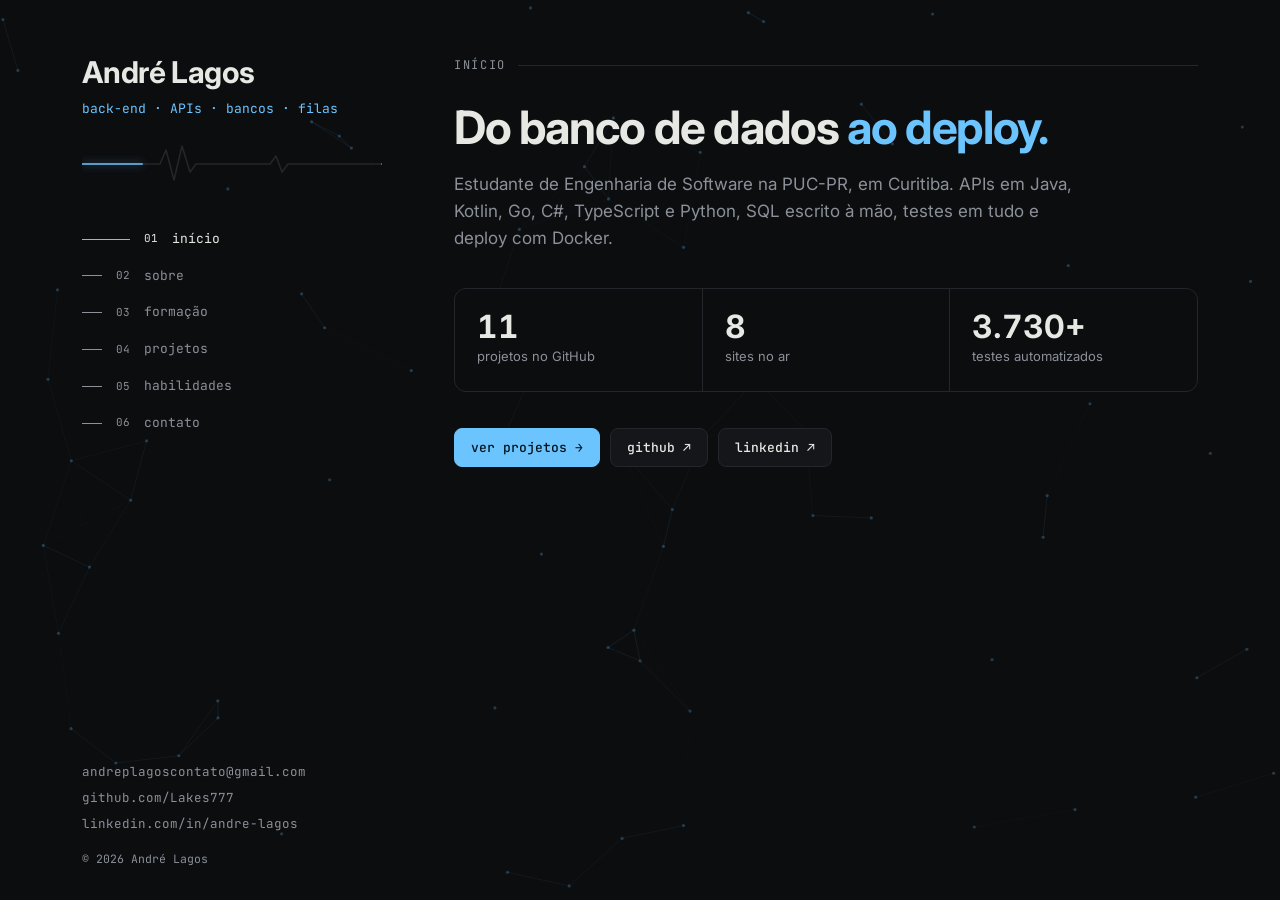
==== commit 91ba6d20: "Fiel no portfólio: card com a demonstração, Kotlin nas habilidades e números atualizados Beacon 226 " ====
--- a/index.html
+++ b/index.html
@@ -4,14 +4,14 @@
   <meta charset="UTF-8">
   <meta name="viewport" content="width=device-width, initial-scale=1.0">
   <title>André Lagos | Engenharia de Software</title>
-  <meta name="description" content="Portfólio de André Lagos, estudante de Engenharia de Software na PUC-PR. Back-end com Java, Go, C#, TypeScript e Python: APIs, bancos de dados, testes e projetos no ar.">
+  <meta name="description" content="Portfólio de André Lagos, estudante de Engenharia de Software na PUC-PR. Back-end com Java, Kotlin, Go, C#, TypeScript e Python: APIs, bancos de dados, testes e projetos no ar.">
   <meta name="theme-color" content="#0c0d0f">
 
   <!-- Prévia do link no LinkedIn, WhatsApp e afins -->
   <meta property="og:type" content="website">
   <meta property="og:url" content="https://andrelagos.dev/">
   <meta property="og:title" content="André Lagos · Portfólio">
-  <meta property="og:description" content="Do banco de dados ao deploy: meus projetos de back-end em Java, Go, C#, TypeScript e Python, com demonstrações para testar no navegador e o status de cada site ao vivo.">
+  <meta property="og:description" content="Do banco de dados ao deploy: meus projetos de back-end em Java, Kotlin, Go, C#, TypeScript e Python, com demonstrações para testar no navegador e o status de cada site ao vivo.">
   <meta property="og:image" content="https://andrelagos.dev/assets/destaques/portfolio.png">
   <meta property="og:image:width" content="1200">
   <meta property="og:image:height" content="627">
@@ -67,11 +67,11 @@
       <section id="inicio" aria-labelledby="t-inicio">
         <p class="rotulo mono">início</p>
         <h1 class="item" id="t-inicio" tabindex="-1">Do banco de dados <em>ao deploy.</em></h1>
-        <p class="lead item">Estudante de Engenharia de Software na PUC-PR, em Curitiba. APIs em Java, Go, C#, TypeScript e Python, SQL escrito à mão, testes em tudo e deploy com Docker.</p>
+        <p class="lead item">Estudante de Engenharia de Software na PUC-PR, em Curitiba. APIs em Java, Kotlin, Go, C#, TypeScript e Python, SQL escrito à mão, testes em tudo e deploy com Docker.</p>
         <div class="numeros item">
-          <div><b data-contar="11">11</b><small>projetos no GitHub</small></div>
-          <div><b data-contar="8">8</b><small>sites no ar</small></div>
-          <div><b data-contar="3500" data-sufixo="+">3.500+</b><small>testes automatizados</small></div>
+          <div><b data-contar="12">12</b><small>projetos no GitHub</small></div>
+          <div><b data-contar="9">9</b><small>sites no ar</small></div>
+          <div><b data-contar="4000" data-sufixo="+">4.000+</b><small>testes automatizados</small></div>
         </div>
         <div class="botoes item">
           <a class="botao botao--cheio" href="#projetos">ver projetos →</a>
@@ -85,14 +85,14 @@
         <p class="rotulo mono">sobre</p>
         <h2 class="item" id="t-sobre" tabindex="-1">Sobre mim</h2>
         <div class="texto item">
-          <p>Sou de <strong>Curitiba, PR</strong> e curso <strong>Engenharia de Software</strong> na PUC-PR. Meu foco é <strong>back-end</strong>: APIs REST com Java (Spring Boot), Python (FastAPI), Go, C# (.NET) e TypeScript (NestJS), bancos PostgreSQL com SQL escrito à mão e testes automatizados em tudo: são mais de 3.500, rodando no GitHub Actions.</p>
+          <p>Sou de <strong>Curitiba, PR</strong> e curso <strong>Engenharia de Software</strong> na PUC-PR. Meu foco é <strong>back-end</strong>: APIs REST com Java e Kotlin (Spring Boot), Python (FastAPI), Go, C# (.NET) e TypeScript (NestJS), bancos PostgreSQL com SQL escrito à mão e testes automatizados em tudo: são mais de 4.000, rodando no GitHub Actions.</p>
           <p>Gosto de ver os projetos funcionando de verdade: eles estão <strong>no ar</strong> na Vercel, no Render e em VMs Linux da Oracle com Docker e HTTPS. Quando o projeto pede uma interface, faço o front-end com React e TypeScript.</p>
           <p>Fora do código, curto hardware: manutenção de computadores e protótipos de IoT com ESP32 e Arduino.</p>
           <p>Estou em busca de oportunidades em <strong>desenvolvimento</strong>, <strong>suporte técnico</strong> ou <strong>análise de dados</strong>, onde eu possa aplicar o que sei e continuar aprendendo.</p>
         </div>
         <ul class="cartoes item">
           <li class="cartao luz"><small class="mono">formação</small><p>Eng. de Software · PUC-PR</p></li>
-          <li class="cartao luz"><small class="mono">back-end</small><p>Java, Go, C# e Python</p></li>
+          <li class="cartao luz"><small class="mono">back-end</small><p>Java, Kotlin, Go, C# e Python</p></li>
           <li class="cartao luz"><small class="mono">deploy</small><p>Docker, Linux e GitHub Actions</p></li>
           <li class="cartao luz"><small class="mono">idiomas</small><p>Inglês intermediário</p></li>
         </ul>
@@ -146,7 +146,7 @@
             <div class="projeto__topo"><h3><a class="projeto__link" href="https://demo-beacon.andrelagos.dev" target="_blank" rel="noopener" aria-label="Beacon: abrir a demonstração (entre como visitante, somente leitura)">Beacon <small>· links com estatísticas</small></a></h3></div>
             <p>Meu primeiro projeto em C# com .NET: encurtador de links com cache no Redis e cliques processados depois por uma fila no RabbitMQ, sem contar em dobro. Painel com gráficos e QR code, seis contêineres numa VM ARM da Oracle e demonstração somente leitura.</p>
             <div class="projeto__meta mono">
-              <span>C#</span><span>.NET</span><span>Redis</span><span>RabbitMQ</span><span>219 testes</span>
+              <span>C#</span><span>.NET</span><span>Redis</span><span>RabbitMQ</span><span>226 testes</span>
               <a class="projeto__github" href="https://github.com/Lakes777/beacon" target="_blank" rel="noopener" aria-label="Código do Beacon no GitHub" title="Código no GitHub"><svg viewBox="0 0 24 24" aria-hidden="true"><path d="M12 .5a12 12 0 0 0-3.8 23.4c.6.1.8-.3.8-.6v-2c-3.3.7-4-1.6-4-1.6-.6-1.4-1.4-1.8-1.4-1.8-1-.7.1-.7.1-.7 1.2.1 1.8 1.2 1.8 1.2 1 1.8 2.8 1.3 3.5 1 0-.8.4-1.3.7-1.6-2.7-.3-5.5-1.3-5.5-6 0-1.2.5-2.3 1.3-3.1-.2-.4-.6-1.6 0-3.2 0 0 1-.3 3.3 1.2a11.5 11.5 0 0 1 6 0C17.3 4.7 18.3 5 18.3 5c.6 1.6.2 2.8.1 3.2.8.8 1.3 1.9 1.3 3.1 0 4.6-2.8 5.6-5.5 5.9.4.4.8 1.1.8 2.2v3.3c0 .3.2.7.8.6A12 12 0 0 0 12 .5Z"/></svg></a>
             </div>
           </article>
@@ -155,8 +155,17 @@
             <div class="projeto__topo"><h3><a class="projeto__link" href="https://cadence.andrelagos.dev" target="_blank" rel="noopener" aria-label="Cadence: abrir a demonstração (entre como cliente ou como dono, sem cadastro)">Cadence <small>· agenda de reservas</small></a></h3></div>
             <p>Meu primeiro projeto em NestJS: agenda de reservas em que dois clientes nunca ficam com o mesmo horário, garantido no Postgres e testado com 50 pedidos ao mesmo tempo. Lembretes no BullMQ, horários que somem ao vivo por WebSocket e demonstração sem cadastro.</p>
             <div class="projeto__meta mono">
-              <span>TypeScript</span><span>NestJS</span><span>PostgreSQL</span><span>Redis</span><span>488 testes</span>
+              <span>TypeScript</span><span>NestJS</span><span>PostgreSQL</span><span>Redis</span><span>496 testes</span>
               <a class="projeto__github" href="https://github.com/Lakes777/cadence" target="_blank" rel="noopener" aria-label="Código do Cadence no GitHub" title="Código no GitHub"><svg viewBox="0 0 24 24" aria-hidden="true"><path d="M12 .5a12 12 0 0 0-3.8 23.4c.6.1.8-.3.8-.6v-2c-3.3.7-4-1.6-4-1.6-.6-1.4-1.4-1.8-1.4-1.8-1-.7.1-.7.1-.7 1.2.1 1.8 1.2 1.8 1.2 1 1.8 2.8 1.3 3.5 1 0-.8.4-1.3.7-1.6-2.7-.3-5.5-1.3-5.5-6 0-1.2.5-2.3 1.3-3.1-.2-.4-.6-1.6 0-3.2 0 0 1-.3 3.3 1.2a11.5 11.5 0 0 1 6 0C17.3 4.7 18.3 5 18.3 5c.6 1.6.2 2.8.1 3.2.8.8 1.3 1.9 1.3 3.1 0 4.6-2.8 5.6-5.5 5.9.4.4.8 1.1.8 2.2v3.3c0 .3.2.7.8.6A12 12 0 0 0 12 .5Z"/></svg></a>
+            </div>
+          </article>
+
+          <article class="projeto luz item" data-vigil="Fiel">
+            <div class="projeto__topo"><h3><a class="projeto__link" href="https://fiel.andrelagos.dev" target="_blank" rel="noopener" aria-label="Fiel: abrir a demonstração (entre como visitante, sem cadastro)">Fiel <small>· pagamentos</small></a></h3></div>
+            <p>Meu primeiro projeto em Kotlin: carteiras, transferências por chave, cobranças com QR, estornos e webhooks assinados com HMAC, tudo num razão de partidas dobradas que o próprio Postgres obriga a fechar em zero. Conciliação toda noite com aviso no Telegram e demonstração ao vivo: entre como visitante.</p>
+            <div class="projeto__meta mono">
+              <span>Kotlin</span><span>Spring Boot</span><span>PostgreSQL</span><span>React</span><span>283 testes</span>
+              <a class="projeto__github" href="https://github.com/Lakes777/fiel" target="_blank" rel="noopener" aria-label="Código do Fiel no GitHub" title="Código no GitHub"><svg viewBox="0 0 24 24" aria-hidden="true"><path d="M12 .5a12 12 0 0 0-3.8 23.4c.6.1.8-.3.8-.6v-2c-3.3.7-4-1.6-4-1.6-.6-1.4-1.4-1.8-1.4-1.8-1-.7.1-.7.1-.7 1.2.1 1.8 1.2 1.8 1.2 1 1.8 2.8 1.3 3.5 1 0-.8.4-1.3.7-1.6-2.7-.3-5.5-1.3-5.5-6 0-1.2.5-2.3 1.3-3.1-.2-.4-.6-1.6 0-3.2 0 0 1-.3 3.3 1.2a11.5 11.5 0 0 1 6 0C17.3 4.7 18.3 5 18.3 5c.6 1.6.2 2.8.1 3.2.8.8 1.3 1.9 1.3 3.1 0 4.6-2.8 5.6-5.5 5.9.4.4.8 1.1.8 2.2v3.3c0 .3.2.7.8.6A12 12 0 0 0 12 .5Z"/></svg></a>
             </div>
           </article>
 
@@ -236,7 +245,8 @@
             <h3 class="hab__titulo mono"><span class="hab__glifo" aria-hidden="true">{ }</span>back-end</h3>
             <ul>
               <li><span class="hab__nome">Java</span><span class="so-leitor">, usado em </span><span class="hab__onde mono">Vigil</span></li>
-              <li><span class="hab__nome">Spring Boot</span><span class="so-leitor">, usado em </span><span class="hab__onde mono">Vigil</span></li>
+              <li><span class="hab__nome">Kotlin</span><span class="so-leitor">, usado em </span><span class="hab__onde mono">Fiel</span></li>
+              <li><span class="hab__nome">Spring Boot</span><span class="so-leitor">, usado em </span><span class="hab__onde mono">Vigil · Fiel</span></li>
               <li><span class="hab__nome">Go</span><span class="so-leitor">, usado em </span><span class="hab__onde mono">Pursuit</span></li>
               <li><span class="hab__nome">C# / .NET</span><span class="so-leitor">, usado em </span><span class="hab__onde mono">Beacon</span></li>
               <li><span class="hab__nome">Node.js / NestJS</span><span class="so-leitor">, usado em </span><span class="hab__onde mono">Cadence</span></li>
@@ -247,7 +257,7 @@
           <div class="hab luz">
             <h3 class="hab__titulo mono"><span class="hab__glifo" aria-hidden="true">[ ]</span>dados</h3>
             <ul>
-              <li><span class="hab__nome">PostgreSQL</span><span class="so-leitor">, usado em </span><span class="hab__onde mono">Vigil · Pursuit · Beacon · Cadence · Spendwise · Coursebook</span></li>
+              <li><span class="hab__nome">PostgreSQL</span><span class="so-leitor">, usado em </span><span class="hab__onde mono">Vigil · Pursuit · Beacon · Cadence · Fiel · Spendwise · Coursebook</span></li>
               <li><span class="hab__nome">Redis</span><span class="so-leitor">, usado em </span><span class="hab__onde mono">Beacon (cache) · Cadence (fila)</span></li>
               <li><span class="hab__nome">RabbitMQ</span><span class="so-leitor">, usado em </span><span class="hab__onde mono">Beacon (fila)</span></li>
               <li><span class="hab__nome">SQLite</span><span class="so-leitor">, usado em </span><span class="hab__onde mono">Hanami · Sidekick · Spendwise</span></li>
@@ -257,8 +267,8 @@
           <div class="hab luz">
             <h3 class="hab__titulo mono"><span class="hab__glifo" aria-hidden="true">&lt;/&gt;</span>front-end</h3>
             <ul>
-              <li><span class="hab__nome">TypeScript</span><span class="so-leitor">, usado em </span><span class="hab__onde mono">Cadence · Coursebook · Encore</span></li>
-              <li><span class="hab__nome">React</span><span class="so-leitor">, usado em </span><span class="hab__onde mono">Cadence · Coursebook · Encore</span></li>
+              <li><span class="hab__nome">TypeScript</span><span class="so-leitor">, usado em </span><span class="hab__onde mono">Cadence · Fiel · Coursebook · Encore</span></li>
+              <li><span class="hab__nome">React</span><span class="so-leitor">, usado em </span><span class="hab__onde mono">Cadence · Fiel · Coursebook · Encore</span></li>
               <li><span class="hab__nome">JavaScript</span><span class="so-leitor">, usado em </span><span class="hab__onde mono">Vigil · Pursuit · Beacon · Spendwise · Hanami · este site</span></li>
               <li><span class="hab__nome">HTML e CSS</span><span class="so-leitor">, usado em </span><span class="hab__onde mono">todos os projetos com interface</span></li>
             </ul>
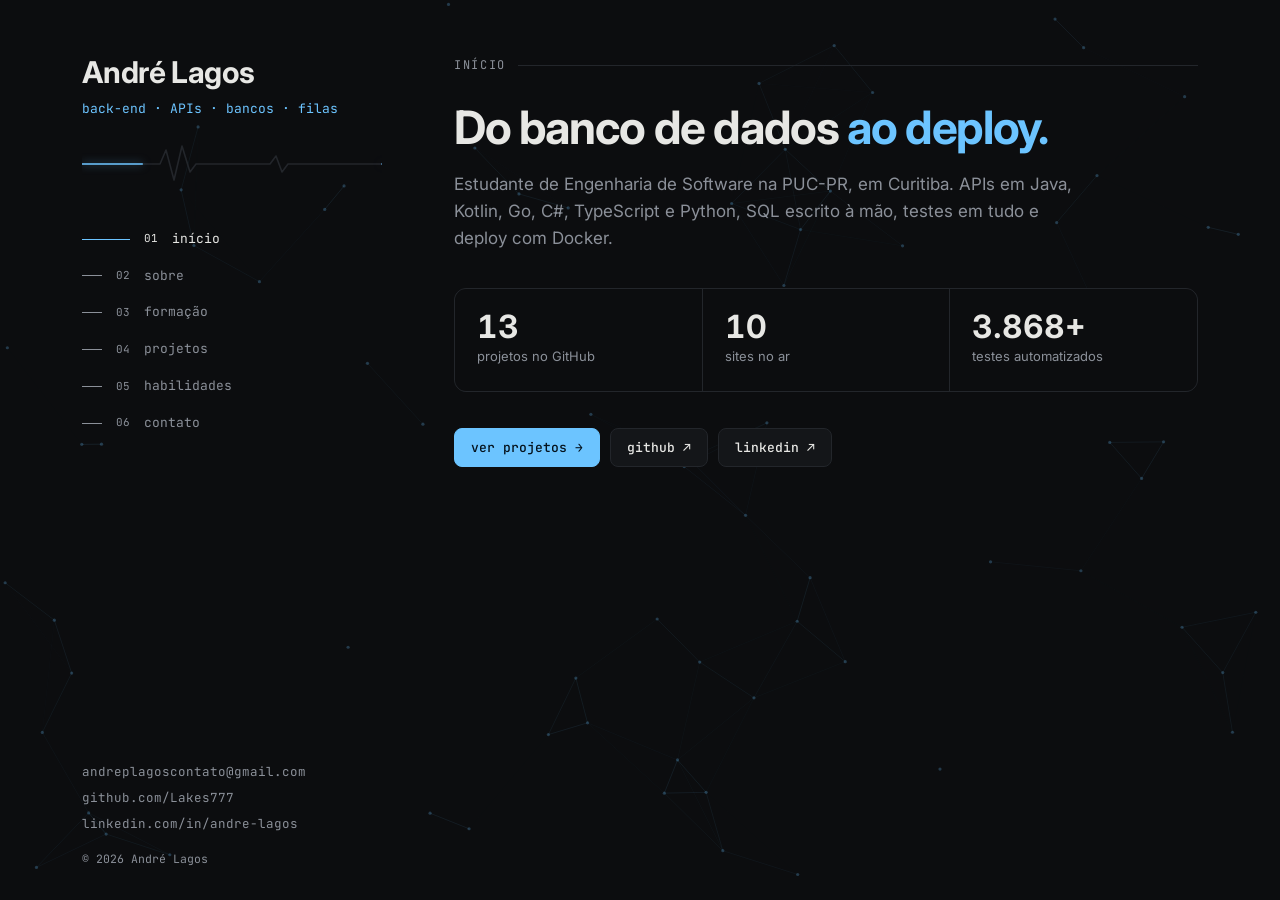
==== commit b5108946: "Foil no portfólio: card com a loja, Kafka nas habilidades e números atualizados Fiel com 291 testes," ====
--- a/index.html
+++ b/index.html
@@ -69,8 +69,8 @@
         <h1 class="item" id="t-inicio" tabindex="-1">Do banco de dados <em>ao deploy.</em></h1>
         <p class="lead item">Estudante de Engenharia de Software na PUC-PR, em Curitiba. APIs em Java, Kotlin, Go, C#, TypeScript e Python, SQL escrito à mão, testes em tudo e deploy com Docker.</p>
         <div class="numeros item">
-          <div><b data-contar="12">12</b><small>projetos no GitHub</small></div>
-          <div><b data-contar="9">9</b><small>sites no ar</small></div>
+          <div><b data-contar="13">13</b><small>projetos no GitHub</small></div>
+          <div><b data-contar="10">10</b><small>sites no ar</small></div>
           <div><b data-contar="4000" data-sufixo="+">4.000+</b><small>testes automatizados</small></div>
         </div>
         <div class="botoes item">
@@ -164,8 +164,17 @@
             <div class="projeto__topo"><h3><a class="projeto__link" href="https://fiel.andrelagos.dev" target="_blank" rel="noopener" aria-label="Fiel: abrir a demonstração (entre como visitante, sem cadastro)">Fiel <small>· pagamentos</small></a></h3></div>
             <p>Meu primeiro projeto em Kotlin: carteiras, transferências por chave, cobranças com QR, estornos e webhooks assinados com HMAC, tudo num razão de partidas dobradas que o próprio Postgres obriga a fechar em zero. Conciliação toda noite com aviso no Telegram e demonstração ao vivo: entre como visitante.</p>
             <div class="projeto__meta mono">
-              <span>Kotlin</span><span>Spring Boot</span><span>PostgreSQL</span><span>React</span><span>283 testes</span>
+              <span>Kotlin</span><span>Spring Boot</span><span>PostgreSQL</span><span>React</span><span>291 testes</span>
               <a class="projeto__github" href="https://github.com/Lakes777/fiel" target="_blank" rel="noopener" aria-label="Código do Fiel no GitHub" title="Código no GitHub"><svg viewBox="0 0 24 24" aria-hidden="true"><path d="M12 .5a12 12 0 0 0-3.8 23.4c.6.1.8-.3.8-.6v-2c-3.3.7-4-1.6-4-1.6-.6-1.4-1.4-1.8-1.4-1.8-1-.7.1-.7.1-.7 1.2.1 1.8 1.2 1.8 1.2 1 1.8 2.8 1.3 3.5 1 0-.8.4-1.3.7-1.6-2.7-.3-5.5-1.3-5.5-6 0-1.2.5-2.3 1.3-3.1-.2-.4-.6-1.6 0-3.2 0 0 1-.3 3.3 1.2a11.5 11.5 0 0 1 6 0C17.3 4.7 18.3 5 18.3 5c.6 1.6.2 2.8.1 3.2.8.8 1.3 1.9 1.3 3.1 0 4.6-2.8 5.6-5.5 5.9.4.4.8 1.1.8 2.2v3.3c0 .3.2.7.8.6A12 12 0 0 0 12 .5Z"/></svg></a>
+            </div>
+          </article>
+
+          <article class="projeto luz item" data-vigil="Foil">
+            <div class="projeto__topo"><h3><a class="projeto__link" href="https://foil.andrelagos.dev" target="_blank" rel="noopener" aria-label="Foil: abrir a loja (sem cadastro)">Foil <small>· eventos e saga</small></a></h3></div>
+            <p>Loja de gemas de mentira para mostrar arquitetura de eventos em Java: três serviços que conversam por Kafka, uma saga que desfaz os passos quando algo falha e um lançamento em que 200 robôs disputam 10 gemas sem nunca vender a mais. O pagamento passa pelo Fiel, e há um painel público com métricas e o trace de cada compra.</p>
+            <div class="projeto__meta mono">
+              <span>Java</span><span>Spring Boot</span><span>Kafka</span><span>React</span><span>211 testes</span>
+              <a class="projeto__github" href="https://github.com/Lakes777/foil" target="_blank" rel="noopener" aria-label="Código do Foil no GitHub" title="Código no GitHub"><svg viewBox="0 0 24 24" aria-hidden="true"><path d="M12 .5a12 12 0 0 0-3.8 23.4c.6.1.8-.3.8-.6v-2c-3.3.7-4-1.6-4-1.6-.6-1.4-1.4-1.8-1.4-1.8-1-.7.1-.7.1-.7 1.2.1 1.8 1.2 1.8 1.2 1 1.8 2.8 1.3 3.5 1 0-.8.4-1.3.7-1.6-2.7-.3-5.5-1.3-5.5-6 0-1.2.5-2.3 1.3-3.1-.2-.4-.6-1.6 0-3.2 0 0 1-.3 3.3 1.2a11.5 11.5 0 0 1 6 0C17.3 4.7 18.3 5 18.3 5c.6 1.6.2 2.8.1 3.2.8.8 1.3 1.9 1.3 3.1 0 4.6-2.8 5.6-5.5 5.9.4.4.8 1.1.8 2.2v3.3c0 .3.2.7.8.6A12 12 0 0 0 12 .5Z"/></svg></a>
             </div>
           </article>
 
@@ -244,9 +253,9 @@
           <div class="hab luz">
             <h3 class="hab__titulo mono"><span class="hab__glifo" aria-hidden="true">{ }</span>back-end</h3>
             <ul>
-              <li><span class="hab__nome">Java</span><span class="so-leitor">, usado em </span><span class="hab__onde mono">Vigil</span></li>
+              <li><span class="hab__nome">Java</span><span class="so-leitor">, usado em </span><span class="hab__onde mono">Vigil · Foil</span></li>
               <li><span class="hab__nome">Kotlin</span><span class="so-leitor">, usado em </span><span class="hab__onde mono">Fiel</span></li>
-              <li><span class="hab__nome">Spring Boot</span><span class="so-leitor">, usado em </span><span class="hab__onde mono">Vigil · Fiel</span></li>
+              <li><span class="hab__nome">Spring Boot</span><span class="so-leitor">, usado em </span><span class="hab__onde mono">Vigil · Fiel · Foil</span></li>
               <li><span class="hab__nome">Go</span><span class="so-leitor">, usado em </span><span class="hab__onde mono">Pursuit</span></li>
               <li><span class="hab__nome">C# / .NET</span><span class="so-leitor">, usado em </span><span class="hab__onde mono">Beacon</span></li>
               <li><span class="hab__nome">Node.js / NestJS</span><span class="so-leitor">, usado em </span><span class="hab__onde mono">Cadence</span></li>
@@ -257,9 +266,10 @@
           <div class="hab luz">
             <h3 class="hab__titulo mono"><span class="hab__glifo" aria-hidden="true">[ ]</span>dados</h3>
             <ul>
-              <li><span class="hab__nome">PostgreSQL</span><span class="so-leitor">, usado em </span><span class="hab__onde mono">Vigil · Pursuit · Beacon · Cadence · Fiel · Spendwise · Coursebook</span></li>
+              <li><span class="hab__nome">PostgreSQL</span><span class="so-leitor">, usado em </span><span class="hab__onde mono">Vigil · Pursuit · Beacon · Cadence · Fiel · Foil · Spendwise · Coursebook</span></li>
               <li><span class="hab__nome">Redis</span><span class="so-leitor">, usado em </span><span class="hab__onde mono">Beacon (cache) · Cadence (fila)</span></li>
               <li><span class="hab__nome">RabbitMQ</span><span class="so-leitor">, usado em </span><span class="hab__onde mono">Beacon (fila)</span></li>
+              <li><span class="hab__nome">Kafka (Redpanda)</span><span class="so-leitor">, usado em </span><span class="hab__onde mono">Foil (eventos)</span></li>
               <li><span class="hab__nome">SQLite</span><span class="so-leitor">, usado em </span><span class="hab__onde mono">Hanami · Sidekick · Spendwise</span></li>
               <li><span class="hab__nome">MySQL</span><span class="so-leitor">, usado em </span><span class="hab__onde mono">faculdade</span></li>
             </ul>
@@ -267,8 +277,8 @@
           <div class="hab luz">
             <h3 class="hab__titulo mono"><span class="hab__glifo" aria-hidden="true">&lt;/&gt;</span>front-end</h3>
             <ul>
-              <li><span class="hab__nome">TypeScript</span><span class="so-leitor">, usado em </span><span class="hab__onde mono">Cadence · Fiel · Coursebook · Encore</span></li>
-              <li><span class="hab__nome">React</span><span class="so-leitor">, usado em </span><span class="hab__onde mono">Cadence · Fiel · Coursebook · Encore</span></li>
+              <li><span class="hab__nome">TypeScript</span><span class="so-leitor">, usado em </span><span class="hab__onde mono">Cadence · Fiel · Foil · Coursebook · Encore</span></li>
+              <li><span class="hab__nome">React</span><span class="so-leitor">, usado em </span><span class="hab__onde mono">Cadence · Fiel · Foil · Coursebook · Encore</span></li>
               <li><span class="hab__nome">JavaScript</span><span class="so-leitor">, usado em </span><span class="hab__onde mono">Vigil · Pursuit · Beacon · Spendwise · Hanami · este site</span></li>
               <li><span class="hab__nome">HTML e CSS</span><span class="so-leitor">, usado em </span><span class="hab__onde mono">todos os projetos com interface</span></li>
             </ul>
@@ -276,10 +286,10 @@
           <div class="hab luz">
             <h3 class="hab__titulo mono"><span class="hab__glifo" aria-hidden="true">$_</span>deploy</h3>
             <ul>
-              <li><span class="hab__nome">Docker</span><span class="so-leitor">, usado em </span><span class="hab__onde mono">Vigil · Pursuit · Beacon · Cadence</span></li>
+              <li><span class="hab__nome">Docker</span><span class="so-leitor">, usado em </span><span class="hab__onde mono">Vigil · Pursuit · Beacon · Cadence · Fiel · Foil</span></li>
               <li><span class="hab__nome">Linux</span><span class="so-leitor">, usado em </span><span class="hab__onde mono">VMs da Oracle, systemd</span></li>
-              <li><span class="hab__nome">GitHub Actions</span><span class="so-leitor">, usado em </span><span class="hab__onde mono">testes e CI nos 10 projetos de código</span></li>
-              <li><span class="hab__nome">Oracle Cloud</span><span class="so-leitor">, usado em </span><span class="hab__onde mono">Vigil · Pursuit · Beacon · Cadence · Sidekick</span></li>
+              <li><span class="hab__nome">GitHub Actions</span><span class="so-leitor">, usado em </span><span class="hab__onde mono">testes e CI nos 12 projetos de código</span></li>
+              <li><span class="hab__nome">Oracle Cloud</span><span class="so-leitor">, usado em </span><span class="hab__onde mono">Vigil · Pursuit · Beacon · Cadence · Fiel · Foil · Sidekick</span></li>
               <li><span class="hab__nome">Vercel</span><span class="so-leitor">, usado em </span><span class="hab__onde mono">Coursebook · Spendwise</span></li>
             </ul>
           </div>
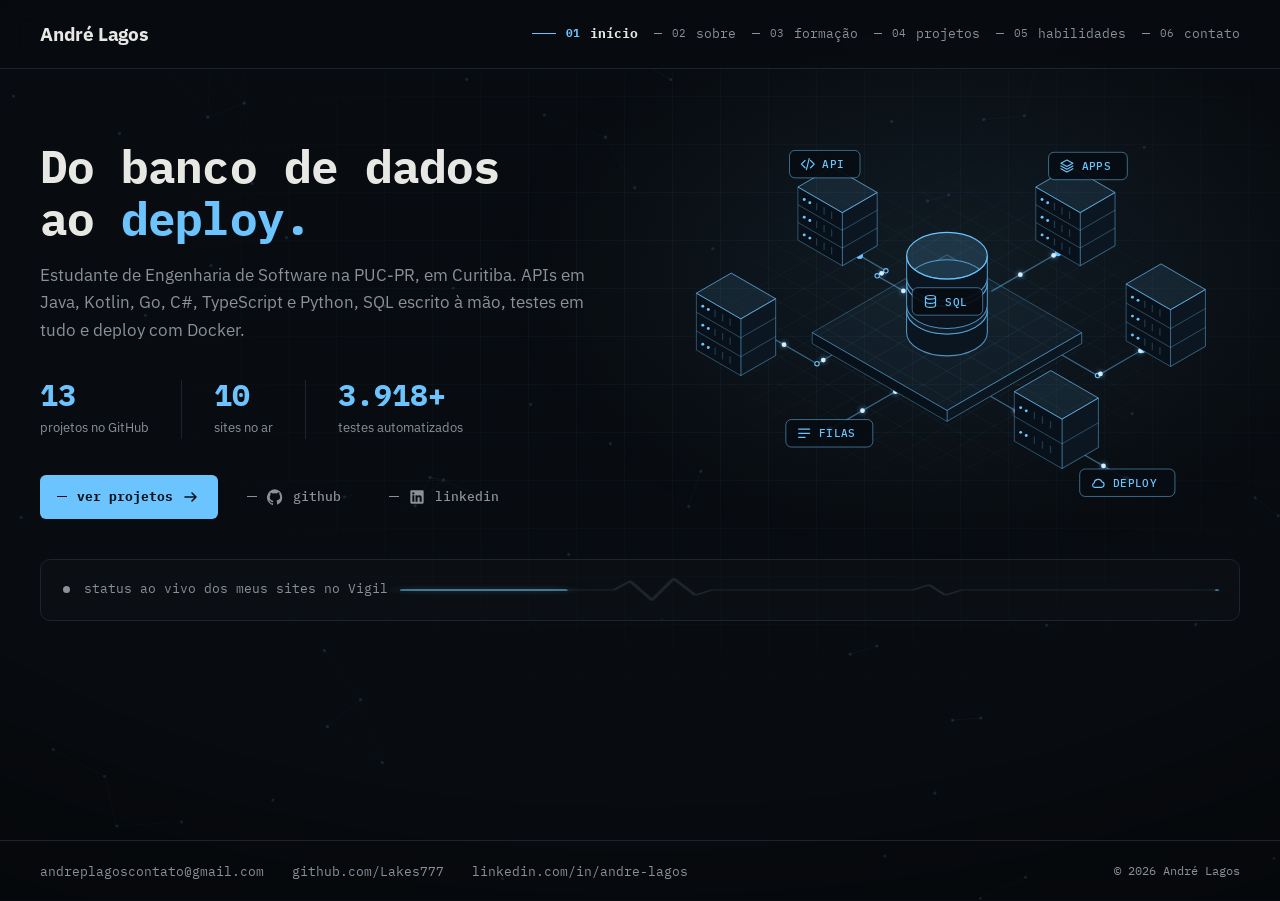
==== commit 17575a9e: "Troca a coluna lateral por barra de abas no topo e adiciona ilustração e faixa do Vigil no início Id" ====
--- a/index.html
+++ b/index.html
@@ -5,7 +5,7 @@
   <meta name="viewport" content="width=device-width, initial-scale=1.0">
   <title>André Lagos | Engenharia de Software</title>
   <meta name="description" content="Portfólio de André Lagos, estudante de Engenharia de Software na PUC-PR. Back-end com Java, Kotlin, Go, C#, TypeScript e Python: APIs, bancos de dados, testes e projetos no ar.">
-  <meta name="theme-color" content="#0c0d0f">
+  <meta name="theme-color" content="#080b0f">
 
   <!-- Prévia do link no LinkedIn, WhatsApp e afins -->
   <meta property="og:type" content="website">
@@ -18,12 +18,12 @@
   <meta name="twitter:card" content="summary_large_image">
 
   <!-- Ícone da aba do navegador -->
-  <link rel="icon" href="data:image/svg+xml,<svg xmlns='http://www.w3.org/2000/svg' viewBox='0 0 100 100'><rect width='100' height='100' rx='22' fill='%230c0d0f'/><text x='50' y='66' font-family='monospace' font-size='46' font-weight='700' fill='%236cc4ff' text-anchor='middle'>AL</text></svg>">
+  <link rel="icon" href="data:image/svg+xml,<svg xmlns='http://www.w3.org/2000/svg' viewBox='0 0 100 100'><rect width='100' height='100' rx='22' fill='%23080b0f'/><text x='50' y='66' font-family='monospace' font-size='46' font-weight='700' fill='%236cc4ff' text-anchor='middle'>AL</text></svg>">
 
   <!-- Fontes -->
   <link rel="preconnect" href="https://fonts.googleapis.com">
   <link rel="preconnect" href="https://fonts.gstatic.com" crossorigin>
-  <link href="https://fonts.googleapis.com/css2?family=Inter:wght@400;500;600;700&family=JetBrains+Mono:wght@400;500;700&display=swap" rel="stylesheet">
+  <link href="https://fonts.googleapis.com/css2?family=IBM+Plex+Mono:wght@400;500;700&family=IBM+Plex+Sans:wght@400;500;600;700&display=swap" rel="stylesheet">
 
   <link rel="stylesheet" href="css/style.css">
 </head>
@@ -33,17 +33,13 @@
   <!-- Fundo: pontos que se ligam quando ficam perto, como um mapa de serviços (desenhado pelo main.js) -->
   <canvas class="rede" id="rede" aria-hidden="true"></canvas>
 
-  <div class="layout">
-    <!-- ===== COLUNA DA ESQUERDA: nome, abas e contato ===== -->
-    <header class="lado">
-      <a class="nome" href="#inicio">André Lagos</a>
-      <p class="papel mono">back-end · APIs · bancos · filas</p>
-
-      <!-- O pulso: o mesmo tema do Vigil, o monitor que vigia os meus sites -->
-      <svg class="pulso" viewBox="0 0 300 44" preserveAspectRatio="none" aria-hidden="true">
-        <path class="pulso__trilho" d="M0 22 H70 L78 22 L84 8 L92 38 L100 4 L108 30 L114 22 H180 L188 22 L194 14 L200 30 L206 22 H300"/>
-        <path class="pulso__luz" pathLength="400" d="M0 22 H70 L78 22 L84 8 L92 38 L100 4 L108 30 L114 22 H180 L188 22 L194 14 L200 30 L206 22 H300"/>
-      </svg>
+  <!-- ===== BARRA DO TOPO: nome, papel e as abas (presa no alto em todas as abas) ===== -->
+  <header class="topo">
+    <div class="topo__dentro">
+      <div class="marca">
+        <a class="nome" href="#inicio">André Lagos</a>
+        <p class="papel mono">back-end · APIs · bancos · filas</p>
+      </div>
 
       <nav class="abas mono" aria-label="Seções">
         <a href="#inicio"><span class="abas__n" aria-hidden="true">01</span>início</a>
@@ -53,31 +49,268 @@
         <a href="#habilidades"><span class="abas__n" aria-hidden="true">05</span>habilidades</a>
         <a href="#contato"><span class="abas__n" aria-hidden="true">06</span>contato</a>
       </nav>
-
-      <div class="lado__contato mono">
-        <a href="mailto:andreplagoscontato@gmail.com">andreplagoscontato@gmail.com</a>
-        <a href="https://github.com/Lakes777" target="_blank" rel="noopener">github.com/Lakes777</a>
-        <a href="https://www.linkedin.com/in/andre-lagos" target="_blank" rel="noopener">linkedin.com/in/andre-lagos</a>
-        <small>© <span id="ano">2026</span> André Lagos</small>
-      </div>
-    </header>
-
+    </div>
+  </header>
+
+  <div class="layout">
     <main id="conteudo">
       <!-- ===== INÍCIO ===== -->
-      <section id="inicio" aria-labelledby="t-inicio">
-        <p class="rotulo mono">início</p>
-        <h1 class="item" id="t-inicio" tabindex="-1">Do banco de dados <em>ao deploy.</em></h1>
-        <p class="lead item">Estudante de Engenharia de Software na PUC-PR, em Curitiba. APIs em Java, Kotlin, Go, C#, TypeScript e Python, SQL escrito à mão, testes em tudo e deploy com Docker.</p>
-        <div class="numeros item">
-          <div><b data-contar="13">13</b><small>projetos no GitHub</small></div>
-          <div><b data-contar="10">10</b><small>sites no ar</small></div>
-          <div><b data-contar="4000" data-sufixo="+">4.000+</b><small>testes automatizados</small></div>
+      <section id="inicio" class="inicio" aria-labelledby="t-inicio">
+        <div class="inicio__texto">
+          <h1 class="item" id="t-inicio" tabindex="-1">Do banco de dados<br> ao <em>deploy.</em></h1>
+          <p class="lead item">Estudante de Engenharia de Software na PUC-PR, em Curitiba. APIs em Java, Kotlin, Go, C#, TypeScript e Python, SQL escrito à mão, testes em tudo e deploy com Docker.</p>
+          <div class="numeros item">
+            <div><b class="mono" data-contar="13">13</b><small>projetos no GitHub</small></div>
+            <div><b class="mono" data-contar="10">10</b><small>sites no ar</small></div>
+            <div><b class="mono" data-contar="4000" data-sufixo="+">4.000+</b><small>testes automatizados</small></div>
+          </div>
+          <div class="botoes item">
+            <a class="botao botao--cheio" href="#projetos">ver projetos <svg class="botao__seta" viewBox="0 0 16 16" aria-hidden="true"><path d="M2 8h11M9 4l4 4-4 4"/></svg></a>
+            <a class="botao" href="https://github.com/Lakes777" target="_blank" rel="noopener"><svg viewBox="0 0 24 24" aria-hidden="true"><path d="M12 .5a12 12 0 0 0-3.8 23.4c.6.1.8-.3.8-.6v-2c-3.3.7-4-1.6-4-1.6-.6-1.4-1.4-1.8-1.4-1.8-1-.7.1-.7.1-.7 1.2.1 1.8 1.2 1.8 1.2 1 1.8 2.8 1.3 3.5 1 0-.8.4-1.3.7-1.6-2.7-.3-5.5-1.3-5.5-6 0-1.2.5-2.3 1.3-3.1-.2-.4-.6-1.6 0-3.2 0 0 1-.3 3.3 1.2a11.5 11.5 0 0 1 6 0C17.3 4.7 18.3 5 18.3 5c.6 1.6.2 2.8.1 3.2.8.8 1.3 1.9 1.3 3.1 0 4.6-2.8 5.6-5.5 5.9.4.4.8 1.1.8 2.2v3.3c0 .3.2.7.8.6A12 12 0 0 0 12 .5Z"/></svg>github</a>
+            <a class="botao" href="https://www.linkedin.com/in/andre-lagos" target="_blank" rel="noopener"><svg viewBox="0 0 24 24" aria-hidden="true"><path d="M20.4 2H3.6A1.6 1.6 0 0 0 2 3.6v16.8A1.6 1.6 0 0 0 3.6 22h16.8a1.6 1.6 0 0 0 1.6-1.6V3.6A1.6 1.6 0 0 0 20.4 2ZM8 19H5V9.5h3V19ZM6.5 8.2a1.7 1.7 0 1 1 0-3.5 1.7 1.7 0 0 1 0 3.5ZM19 19h-3v-4.6c0-1.1 0-2.5-1.5-2.5S12.8 13 12.8 14.3V19h-3V9.5h2.9v1.3a3.2 3.2 0 0 1 2.8-1.6c3 0 3.5 2 3.5 4.5V19Z"/></svg>linkedin</a>
+          </div>
         </div>
-        <div class="botoes item">
-          <a class="botao botao--cheio" href="#projetos">ver projetos →</a>
-          <a class="botao" href="https://github.com/Lakes777" target="_blank" rel="noopener">github ↗</a>
-          <a class="botao" href="https://www.linkedin.com/in/andre-lagos" target="_blank" rel="noopener">linkedin ↗</a>
+
+        <!-- A ilustração dos sistemas ligados: só enfeite para o leitor de tela (o conteúdo está no texto ao lado) -->
+        <div class="inicio__arte item" aria-hidden="true">
+        <!-- arte:inicio (gerada por docs/referencias/gerar-arte.py: mude lá e rode de novo) -->
+        <svg class="arte" viewBox="0 0 640 430" role="presentation">
+    <defs>
+      <radialGradient id="arte-luz"><stop offset="0" stop-color="#fff"/><stop offset=".55" stop-color="#fff" stop-opacity=".5"/><stop offset="1" stop-color="#fff" stop-opacity="0"/></radialGradient>
+      <mask id="arte-sumir"><rect width="640" height="430" fill="url(#arte-luz)"/></mask>
+    </defs>
+    <g class="arte__chao" mask="url(#arte-sumir)">
+      <polyline points="320.0,-70.0 -199.6,230.0"/>
+      <polyline points="320.0,-70.0 839.6,230.0"/>
+      <polyline points="346.0,-55.0 -173.6,245.0"/>
+      <polyline points="294.0,-55.0 813.6,245.0"/>
+      <polyline points="372.0,-40.0 -147.7,260.0"/>
+      <polyline points="268.0,-40.0 787.7,260.0"/>
+      <polyline points="397.9,-25.0 -121.7,275.0"/>
+      <polyline points="242.1,-25.0 761.7,275.0"/>
+      <polyline points="423.9,-10.0 -95.7,290.0"/>
+      <polyline points="216.1,-10.0 735.7,290.0"/>
+      <polyline points="449.9,5.0 -69.7,305.0"/>
+      <polyline points="190.1,5.0 709.7,305.0"/>
+      <polyline points="475.9,20.0 -43.7,320.0"/>
+      <polyline points="164.1,20.0 683.7,320.0"/>
+      <polyline points="501.9,35.0 -17.7,335.0"/>
+      <polyline points="138.1,35.0 657.7,335.0"/>
+      <polyline points="527.8,50.0 8.2,350.0"/>
+      <polyline points="112.2,50.0 631.8,350.0"/>
+      <polyline points="553.8,65.0 34.2,365.0"/>
+      <polyline points="86.2,65.0 605.8,365.0"/>
+      <polyline points="579.8,80.0 60.2,380.0"/>
+      <polyline points="60.2,80.0 579.8,380.0"/>
+      <polyline points="605.8,95.0 86.2,395.0"/>
+      <polyline points="34.2,95.0 553.8,395.0"/>
+      <polyline points="631.8,110.0 112.2,410.0"/>
+      <polyline points="8.2,110.0 527.8,410.0"/>
+      <polyline points="657.7,125.0 138.1,425.0"/>
+      <polyline points="-17.7,125.0 501.9,425.0"/>
+      <polyline points="683.7,140.0 164.1,440.0"/>
+      <polyline points="-43.7,140.0 475.9,440.0"/>
+      <polyline points="709.7,155.0 190.1,455.0"/>
+      <polyline points="-69.7,155.0 449.9,455.0"/>
+      <polyline points="735.7,170.0 216.1,470.0"/>
+      <polyline points="-95.7,170.0 423.9,470.0"/>
+      <polyline points="761.7,185.0 242.1,485.0"/>
+      <polyline points="-121.7,185.0 397.9,485.0"/>
+      <polyline points="787.7,200.0 268.0,500.0"/>
+      <polyline points="-147.7,200.0 372.0,500.0"/>
+      <polyline points="813.6,215.0 294.0,515.0"/>
+      <polyline points="-173.6,215.0 346.0,515.0"/>
+      <polyline points="839.6,230.0 320.0,530.0"/>
+      <polyline points="-199.6,230.0 320.0,530.0"/>
+    </g>
+    <g class="arte__tracos">
+      <path class="arte__traco" id="tr-api" data-ramo="api" pathLength="100" d="M272.4,172.5 L243.8,156.0 L253.3,150.5 L224.7,134.0"/>
+      <circle class="arte__nodo" data-ramo="api" cx="243.8" cy="156.0" r="2.4"/>
+      <circle class="arte__nodo" data-ramo="api" cx="253.3" cy="150.5" r="2.4"/>
+      <circle class="arte__nodo arte__nodo--fim" data-ramo="api" cx="224.7" cy="134.0" r="3"/>
+      <path class="arte__traco" id="tr-apps" data-ramo="apps" pathLength="100" d="M368.5,173.0 L441.2,131.0"/>
+      <circle class="arte__nodo arte__nodo--fim" data-ramo="apps" cx="441.2" cy="131.0" r="3"/>
+      <path class="arte__traco" id="tr-servidores" data-ramo="servidores" pathLength="100" d="M194.4,242.5 L178.0,252.0 L123.4,220.5 L108.7,229.0"/>
+      <circle class="arte__nodo" data-ramo="servidores" cx="178.0" cy="252.0" r="2.4"/>
+      <circle class="arte__nodo" data-ramo="servidores" cx="123.4" cy="220.5" r="2.4"/>
+      <circle class="arte__nodo arte__nodo--fim" data-ramo="servidores" cx="108.7" cy="229.0" r="3"/>
+      <path class="arte__traco" id="tr-docker" data-ramo="docker" pathLength="100" d="M445.6,242.5 L484.5,265.0 L533.0,237.0"/>
+      <circle class="arte__nodo" data-ramo="docker" cx="484.5" cy="265.0" r="2.4"/>
+      <circle class="arte__nodo arte__nodo--fim" data-ramo="docker" cx="533.0" cy="237.0" r="3"/>
+      <path class="arte__traco" id="tr-filas" data-ramo="filas" pathLength="100" d="M263.7,282.5 L191.8,324.0"/>
+      <circle class="arte__nodo arte__nodo--fim" data-ramo="filas" cx="191.8" cy="324.0" r="3"/>
+      <path class="arte__traco" id="tr-deploy" data-ramo="deploy" pathLength="100" d="M367.6,287.5 L424.8,320.5"/>
+      <circle class="arte__nodo arte__nodo--fim" data-ramo="deploy" cx="424.8" cy="320.5" r="3"/>
+      <path class="arte__traco" id="tr-deploy2" data-ramo="deploy" pathLength="100" d="M469.0,351.0 L516.6,378.5"/>
+      <circle class="arte__nodo arte__nodo--fim" data-ramo="deploy" cx="516.6" cy="378.5" r="3"/>
+    </g>
+    <g class="arte__pacotes">
+      <circle class="arte__pacote" r="2.6"><animateMotion dur="2.6s" begin="-0.00s" repeatCount="indefinite" keyPoints="0;1" keyTimes="0;1" calcMode="linear"><mpath href="#tr-api"/></animateMotion></circle>
+      <circle class="arte__pacote" r="2.6"><animateMotion dur="2.6s" begin="-1.30s" repeatCount="indefinite" keyPoints="0;1" keyTimes="0;1" calcMode="linear"><mpath href="#tr-api"/></animateMotion></circle>
+      <circle class="arte__pacote" r="2.6"><animateMotion dur="3.1s" begin="-0.45s" repeatCount="indefinite" keyPoints="1;0" keyTimes="0;1" calcMode="linear"><mpath href="#tr-apps"/></animateMotion></circle>
+      <circle class="arte__pacote" r="2.6"><animateMotion dur="3.1s" begin="-2.00s" repeatCount="indefinite" keyPoints="1;0" keyTimes="0;1" calcMode="linear"><mpath href="#tr-apps"/></animateMotion></circle>
+      <circle class="arte__pacote" r="2.6"><animateMotion dur="3.6s" begin="-0.90s" repeatCount="indefinite" keyPoints="0;1" keyTimes="0;1" calcMode="linear"><mpath href="#tr-servidores"/></animateMotion></circle>
+      <circle class="arte__pacote" r="2.6"><animateMotion dur="3.6s" begin="-2.70s" repeatCount="indefinite" keyPoints="0;1" keyTimes="0;1" calcMode="linear"><mpath href="#tr-servidores"/></animateMotion></circle>
+      <circle class="arte__pacote" r="2.6"><animateMotion dur="2.6s" begin="-1.35s" repeatCount="indefinite" keyPoints="1;0" keyTimes="0;1" calcMode="linear"><mpath href="#tr-docker"/></animateMotion></circle>
+      <circle class="arte__pacote" r="2.6"><animateMotion dur="2.6s" begin="-2.65s" repeatCount="indefinite" keyPoints="1;0" keyTimes="0;1" calcMode="linear"><mpath href="#tr-docker"/></animateMotion></circle>
+      <circle class="arte__pacote" r="2.6"><animateMotion dur="3.1s" begin="-1.80s" repeatCount="indefinite" keyPoints="0;1" keyTimes="0;1" calcMode="linear"><mpath href="#tr-filas"/></animateMotion></circle>
+      <circle class="arte__pacote" r="2.6"><animateMotion dur="3.1s" begin="-3.35s" repeatCount="indefinite" keyPoints="0;1" keyTimes="0;1" calcMode="linear"><mpath href="#tr-filas"/></animateMotion></circle>
+      <circle class="arte__pacote" r="2.6"><animateMotion dur="3.6s" begin="-2.25s" repeatCount="indefinite" keyPoints="0;1" keyTimes="0;1" calcMode="linear"><mpath href="#tr-deploy"/></animateMotion></circle>
+      <circle class="arte__pacote" r="2.6"><animateMotion dur="3.6s" begin="-4.05s" repeatCount="indefinite" keyPoints="0;1" keyTimes="0;1" calcMode="linear"><mpath href="#tr-deploy"/></animateMotion></circle>
+      <circle class="arte__pacote" r="2.6"><animateMotion dur="2.6s" begin="-2.70s" repeatCount="indefinite" keyPoints="1;0" keyTimes="0;1" calcMode="linear"><mpath href="#tr-deploy2"/></animateMotion></circle>
+      <circle class="arte__pacote" r="2.6"><animateMotion dur="2.6s" begin="-4.00s" repeatCount="indefinite" keyPoints="1;0" keyTimes="0;1" calcMode="linear"><mpath href="#tr-deploy2"/></animateMotion></circle>
+    </g>
+    <g class="arte__objetos">
+      <polygon class="arte__rack__esq" points="503.6,123.0 465.5,145.0 465.5,87.0 503.6,65.0"/>
+      <polygon class="arte__rack__dir" points="417.0,117.0 465.5,145.0 465.5,87.0 417.0,59.0"/>
+      <polygon class="arte__rack__topo" points="455.1,37.0 503.6,65.0 465.5,87.0 417.0,59.0"/>
+      <polyline class="arte__fenda" points="503.6,103.7 465.5,125.7 417.0,97.7"/>
+      <polyline class="arte__fenda" points="503.6,84.3 465.5,106.3 417.0,78.3"/>
+      <polyline class="arte__grade" points="437.4,123.1 437.4,115.1"/>
+      <polyline class="arte__grade" points="445.6,127.9 445.6,119.9"/>
+      <polyline class="arte__grade" points="453.9,132.6 453.9,124.6"/>
+      <circle class="arte__led" style="--d:0.00s" cx="423.9" cy="111.3" r="1.6"/>
+      <circle class="arte__led" style="--d:0.37s" cx="430.0" cy="114.8" r="1.6"/>
+      <polyline class="arte__grade" points="437.4,103.8 437.4,95.8"/>
+      <polyline class="arte__grade" points="445.6,108.5 445.6,100.5"/>
+      <polyline class="arte__grade" points="453.9,113.3 453.9,105.3"/>
+      <circle class="arte__led" style="--d:0.74s" cx="423.9" cy="92.0" r="1.6"/>
+      <circle class="arte__led" style="--d:1.11s" cx="430.0" cy="95.5" r="1.6"/>
+      <polyline class="arte__grade" points="437.4,84.4 437.4,76.4"/>
+      <polyline class="arte__grade" points="445.6,89.2 445.6,81.2"/>
+      <polyline class="arte__grade" points="453.9,93.9 453.9,85.9"/>
+      <circle class="arte__led" style="--d:1.48s" cx="423.9" cy="72.7" r="1.6"/>
+      <circle class="arte__led" style="--d:1.85s" cx="430.0" cy="76.2" r="1.6"/>
+      <polygon class="arte__rack__esq" points="243.8,123.0 205.7,145.0 205.7,87.0 243.8,65.0"/>
+      <polygon class="arte__rack__dir" points="157.2,117.0 205.7,145.0 205.7,87.0 157.2,59.0"/>
+      <polygon class="arte__rack__topo" points="195.3,37.0 243.8,65.0 205.7,87.0 157.2,59.0"/>
+      <polyline class="arte__fenda" points="243.8,103.7 205.7,125.7 157.2,97.7"/>
+      <polyline class="arte__fenda" points="243.8,84.3 205.7,106.3 157.2,78.3"/>
+      <polyline class="arte__grade" points="177.6,123.1 177.6,115.1"/>
+      <polyline class="arte__grade" points="185.8,127.9 185.8,119.9"/>
+      <polyline class="arte__grade" points="194.0,132.6 194.0,124.6"/>
+      <circle class="arte__led" style="--d:0.00s" cx="164.1" cy="111.3" r="1.6"/>
+      <circle class="arte__led" style="--d:0.37s" cx="170.2" cy="114.8" r="1.6"/>
+      <polyline class="arte__grade" points="177.6,103.8 177.6,95.8"/>
+      <polyline class="arte__grade" points="185.8,108.5 185.8,100.5"/>
+      <polyline class="arte__grade" points="194.0,113.3 194.0,105.3"/>
+      <circle class="arte__led" style="--d:0.74s" cx="164.1" cy="92.0" r="1.6"/>
+      <circle class="arte__led" style="--d:1.11s" cx="170.2" cy="95.5" r="1.6"/>
+      <polyline class="arte__grade" points="177.6,84.4 177.6,76.4"/>
+      <polyline class="arte__grade" points="185.8,89.2 185.8,81.2"/>
+      <polyline class="arte__grade" points="194.0,93.9 194.0,85.9"/>
+      <circle class="arte__led" style="--d:1.48s" cx="164.1" cy="72.7" r="1.6"/>
+      <circle class="arte__led" style="--d:1.85s" cx="170.2" cy="76.2" r="1.6"/>
+      <polygon class="arte__rack__esq" points="602.3,233.0 564.2,255.0 564.2,193.0 602.3,171.0"/>
+      <polygon class="arte__rack__dir" points="515.7,227.0 564.2,255.0 564.2,193.0 515.7,165.0"/>
+      <polygon class="arte__rack__topo" points="553.8,143.0 602.3,171.0 564.2,193.0 515.7,165.0"/>
+      <polyline class="arte__fenda" points="602.3,212.3 564.2,234.3 515.7,206.3"/>
+      <polyline class="arte__fenda" points="602.3,191.7 564.2,213.7 515.7,185.7"/>
+      <polyline class="arte__grade" points="536.1,232.4 536.1,224.4"/>
+      <polyline class="arte__grade" points="544.3,237.2 544.3,229.2"/>
+      <polyline class="arte__grade" points="552.6,241.9 552.6,233.9"/>
+      <circle class="arte__led" style="--d:0.00s" cx="522.6" cy="220.7" r="1.6"/>
+      <circle class="arte__led" style="--d:0.37s" cx="528.7" cy="224.2" r="1.6"/>
+      <polyline class="arte__grade" points="536.1,211.8 536.1,203.8"/>
+      <polyline class="arte__grade" points="544.3,216.5 544.3,208.5"/>
+      <polyline class="arte__grade" points="552.6,221.3 552.6,213.3"/>
+      <circle class="arte__led" style="--d:0.74s" cx="522.6" cy="200.0" r="1.6"/>
+      <circle class="arte__led" style="--d:1.11s" cx="528.7" cy="203.5" r="1.6"/>
+      <polyline class="arte__grade" points="536.1,191.1 536.1,183.1"/>
+      <polyline class="arte__grade" points="544.3,195.9 544.3,187.9"/>
+      <polyline class="arte__grade" points="552.6,200.6 552.6,192.6"/>
+      <circle class="arte__led" style="--d:1.48s" cx="522.6" cy="179.3" r="1.6"/>
+      <circle class="arte__led" style="--d:1.85s" cx="528.7" cy="182.8" r="1.6"/>
+      <polygon class="arte__patio__esq" points="467.2,230.0 320.0,315.0 320.0,303.0 467.2,218.0"/>
+      <polygon class="arte__patio__dir" points="172.8,230.0 320.0,315.0 320.0,303.0 172.8,218.0"/>
+      <polygon class="arte__patio__topo" points="320.0,133.0 467.2,218.0 320.0,303.0 172.8,218.0"/>
+      <path class="arte__disco" d="M275.9,194.0 L275.9,218.0 A44.1,25.5 0 0 0 364.1,218.0 L364.1,194.0 A44.1,25.5 0 0 1 275.9,194.0Z"/>
+      <ellipse class="arte__disco-topo" cx="320.0" cy="194.0" rx="44.1" ry="25.5"/>
+      <path class="arte__disco" d="M275.9,164.0 L275.9,188.0 A44.1,25.5 0 0 0 364.1,188.0 L364.1,164.0 A44.1,25.5 0 0 1 275.9,164.0Z"/>
+      <ellipse class="arte__disco-topo" cx="320.0" cy="164.0" rx="44.1" ry="25.5"/>
+      <path class="arte__disco" d="M275.9,134.0 L275.9,158.0 A44.1,25.5 0 0 0 364.1,158.0 L364.1,134.0 A44.1,25.5 0 0 1 275.9,134.0Z"/>
+      <ellipse class="arte__disco-topo arte__disco-topo--ultimo" cx="320.0" cy="134.0" rx="44.1" ry="25.5"/>
+      <ellipse class="arte__consulta" cx="320.0" cy="218.0" rx="44.1" ry="25.5"/>
+      <polygon class="arte__rack__esq" points="132.9,243.0 94.8,265.0 94.8,203.0 132.9,181.0"/>
+      <polygon class="arte__rack__dir" points="46.3,237.0 94.8,265.0 94.8,203.0 46.3,175.0"/>
+      <polygon class="arte__rack__topo" points="84.4,153.0 132.9,181.0 94.8,203.0 46.3,175.0"/>
+      <polyline class="arte__fenda" points="132.9,222.3 94.8,244.3 46.3,216.3"/>
+      <polyline class="arte__fenda" points="132.9,201.7 94.8,223.7 46.3,195.7"/>
+      <polyline class="arte__grade" points="66.7,242.4 66.7,234.4"/>
+      <polyline class="arte__grade" points="74.9,247.2 74.9,239.2"/>
+      <polyline class="arte__grade" points="83.2,251.9 83.2,243.9"/>
+      <circle class="arte__led" style="--d:0.00s" cx="53.3" cy="230.7" r="1.6"/>
+      <circle class="arte__led" style="--d:0.37s" cx="59.3" cy="234.2" r="1.6"/>
+      <polyline class="arte__grade" points="66.7,221.8 66.7,213.8"/>
+      <polyline class="arte__grade" points="74.9,226.5 74.9,218.5"/>
+      <polyline class="arte__grade" points="83.2,231.3 83.2,223.3"/>
+      <circle class="arte__led" style="--d:0.74s" cx="53.3" cy="210.0" r="1.6"/>
+      <circle class="arte__led" style="--d:1.11s" cx="59.3" cy="213.5" r="1.6"/>
+      <polyline class="arte__grade" points="66.7,201.1 66.7,193.1"/>
+      <polyline class="arte__grade" points="74.9,205.9 74.9,197.9"/>
+      <polyline class="arte__grade" points="83.2,210.6 83.2,202.6"/>
+      <circle class="arte__led" style="--d:1.48s" cx="53.3" cy="189.3" r="1.6"/>
+      <circle class="arte__led" style="--d:1.85s" cx="59.3" cy="192.8" r="1.6"/>
+      <polygon class="arte__rack__esq" points="485.4,343.5 445.6,366.5 445.6,312.5 485.4,289.5"/>
+      <polygon class="arte__rack__dir" points="393.6,336.5 445.6,366.5 445.6,312.5 393.6,282.5"/>
+      <polygon class="arte__rack__topo" points="433.4,259.5 485.4,289.5 445.6,312.5 393.6,282.5"/>
+      <polyline class="arte__fenda" points="485.4,316.5 445.6,339.5 393.6,309.5"/>
+      <polyline class="arte__grade" points="415.4,339.6 415.4,331.6"/>
+      <polyline class="arte__grade" points="424.3,344.7 424.3,336.7"/>
+      <polyline class="arte__grade" points="433.1,349.8 433.1,341.8"/>
+      <circle class="arte__led" style="--d:0.00s" cx="400.5" cy="327.0" r="1.6"/>
+      <circle class="arte__led" style="--d:0.37s" cx="406.6" cy="330.5" r="1.6"/>
+      <polyline class="arte__grade" points="415.4,312.6 415.4,304.6"/>
+      <polyline class="arte__grade" points="424.3,317.7 424.3,309.7"/>
+      <polyline class="arte__grade" points="433.1,322.8 433.1,314.8"/>
+      <circle class="arte__led" style="--d:0.74s" cx="400.5" cy="300.0" r="1.6"/>
+      <circle class="arte__led" style="--d:1.11s" cx="406.6" cy="303.5" r="1.6"/>
+    </g>
+    <g class="arte__nos">
+      <g class="arte__no" data-ramo="api" transform="translate(186 34)">
+        <rect x="-38" y="-15" width="77" height="30" rx="6"/>
+        <path class="arte__icone" transform="translate(-26 -8)" d="M5 4 1 8l4 4M11 4l4 4-4 4M9.5 2 6.5 14"/>
+        <text x="-2" y="4.5">API</text>
+        <text class="arte__stacks" x="0" y="33" text-anchor="middle">Spring · Go · .NET · Nest</text>
+      </g>
+      <g class="arte__no" data-ramo="apps" transform="translate(474 36)">
+        <rect x="-43" y="-15" width="86" height="30" rx="6"/>
+        <path class="arte__icone" transform="translate(-31 -8)" d="M8 1.5 14.5 5 8 8.5 1.5 5Z M1.5 8 8 11.5 14.5 8 M1.5 11 8 14.5 14.5 11"/>
+        <text x="-7" y="4.5">APPS</text>
+        <text class="arte__stacks" x="0" y="33" text-anchor="middle">React · TypeScript</text>
+      </g>
+      <g class="arte__no" data-ramo="filas" transform="translate(192 328)">
+        <rect x="-48" y="-15" width="95" height="30" rx="6"/>
+        <path class="arte__icone" transform="translate(-36 -8)" d="M2 3.5h12M2 8h12M2 12.5h7"/>
+        <text x="-12" y="4.5">FILAS</text>
+        <text class="arte__stacks" x="0" y="33" text-anchor="middle">Kafka · RabbitMQ · BullMQ</text>
+      </g>
+      <g class="arte__no" data-ramo="deploy" transform="translate(517 382)">
+        <rect x="-52" y="-15" width="104" height="30" rx="6"/>
+        <path class="arte__icone" transform="translate(-40 -8)" d="M4.6 13h7.2a3 3 0 0 0 .5-5.9 4.4 4.4 0 0 0-8.5 1.2A2.4 2.4 0 0 0 4.6 13Z"/>
+        <text x="-16" y="4.5">DEPLOY</text>
+        <text class="arte__stacks" x="0" y="33" text-anchor="middle">Docker · Oracle · Vercel</text>
+      </g>
+      <g class="arte__no" data-ramo="sql" transform="translate(320 184)">
+        <rect x="-38" y="-15" width="77" height="30" rx="6"/>
+        <path class="arte__icone" transform="translate(-26 -8)" d="M2.5 3.5c0-1.1 2.5-2 5.5-2s5.5.9 5.5 2-2.5 2-5.5 2-5.5-.9-5.5-2Zm0 0v9c0 1.1 2.5 2 5.5 2s5.5-.9 5.5-2v-9M2.5 8c0 1.1 2.5 2 5.5 2s5.5-.9 5.5-2"/>
+        <text x="-2" y="4.5">SQL</text>
+        <text class="arte__stacks" x="0" y="33" text-anchor="middle">PostgreSQL · SQL à mão</text>
+      </g>
+    </g>
+        </svg>
+        <!-- /arte:inicio -->
         </div>
+
+        <!-- Faixa do Vigil: o resumo ao vivo vem da API (main.js); sem ela, fica o convite para a página de status -->
+        <a class="vigil-faixa item mono" href="https://vigil.andrelagos.dev" target="_blank" rel="noopener">
+          <span class="selo__ponto" aria-hidden="true"></span>
+          <span id="vigil-resumo">status ao vivo dos meus sites no Vigil</span>
+          <svg class="pulso" viewBox="0 0 300 44" preserveAspectRatio="none" aria-hidden="true">
+            <path class="pulso__trilho" d="M0 22 H70 L78 22 L84 8 L92 38 L100 4 L108 30 L114 22 H180 L188 22 L194 14 L200 30 L206 22 H300"/>
+            <path class="pulso__luz" pathLength="400" d="M0 22 H70 L78 22 L84 8 L92 38 L100 4 L108 30 L114 22 H180 L188 22 L194 14 L200 30 L206 22 H300"/>
+          </svg>
+        </a>
       </section>
 
       <!-- ===== SOBRE ===== -->
@@ -305,14 +538,24 @@
         <p class="item"><a class="email" href="mailto:andreplagoscontato@gmail.com">andreplagoscontato@gmail.com</a></p>
         <div class="botoes item">
           <button class="botao botao--cheio" type="button" id="copiar-email" data-email="andreplagoscontato@gmail.com">copiar e-mail</button>
-          <a class="botao" href="https://github.com/Lakes777" target="_blank" rel="noopener">github ↗</a>
-          <a class="botao" href="https://www.linkedin.com/in/andre-lagos" target="_blank" rel="noopener">linkedin ↗</a>
+          <a class="botao" href="https://github.com/Lakes777" target="_blank" rel="noopener"><svg viewBox="0 0 24 24" aria-hidden="true"><path d="M12 .5a12 12 0 0 0-3.8 23.4c.6.1.8-.3.8-.6v-2c-3.3.7-4-1.6-4-1.6-.6-1.4-1.4-1.8-1.4-1.8-1-.7.1-.7.1-.7 1.2.1 1.8 1.2 1.8 1.2 1 1.8 2.8 1.3 3.5 1 0-.8.4-1.3.7-1.6-2.7-.3-5.5-1.3-5.5-6 0-1.2.5-2.3 1.3-3.1-.2-.4-.6-1.6 0-3.2 0 0 1-.3 3.3 1.2a11.5 11.5 0 0 1 6 0C17.3 4.7 18.3 5 18.3 5c.6 1.6.2 2.8.1 3.2.8.8 1.3 1.9 1.3 3.1 0 4.6-2.8 5.6-5.5 5.9.4.4.8 1.1.8 2.2v3.3c0 .3.2.7.8.6A12 12 0 0 0 12 .5Z"/></svg>github</a>
+          <a class="botao" href="https://www.linkedin.com/in/andre-lagos" target="_blank" rel="noopener"><svg viewBox="0 0 24 24" aria-hidden="true"><path d="M20.4 2H3.6A1.6 1.6 0 0 0 2 3.6v16.8A1.6 1.6 0 0 0 3.6 22h16.8a1.6 1.6 0 0 0 1.6-1.6V3.6A1.6 1.6 0 0 0 20.4 2ZM8 19H5V9.5h3V19ZM6.5 8.2a1.7 1.7 0 1 1 0-3.5 1.7 1.7 0 0 1 0 3.5ZM19 19h-3v-4.6c0-1.1 0-2.5-1.5-2.5S12.8 13 12.8 14.3V19h-3V9.5h2.9v1.3a3.2 3.2 0 0 1 2.8-1.6c3 0 3.5 2 3.5 4.5V19Z"/></svg>linkedin</a>
         </div>
         <p class="copiado mono" id="copiado" aria-live="polite"></p>
       </section>
     </main>
   </div>
 
+  <!-- ===== RODAPÉ: os contatos que antes ficavam na coluna da esquerda ===== -->
+  <footer class="rodape mono">
+    <div class="rodape__dentro">
+      <a href="mailto:andreplagoscontato@gmail.com">andreplagoscontato@gmail.com</a>
+      <a href="https://github.com/Lakes777" target="_blank" rel="noopener">github.com/Lakes777</a>
+      <a href="https://www.linkedin.com/in/andre-lagos" target="_blank" rel="noopener">linkedin.com/in/andre-lagos</a>
+      <small>© <span id="ano">2026</span> André Lagos</small>
+    </div>
+  </footer>
+
   <script src="js/main.js"></script>
 </body>
 </html>
--- a/css/style.css
+++ b/css/style.css
@@ -1,11 +1,12 @@
-/* Portfólio · visual "Mono · Rede": escuro, mínimo, fonte mono nos rótulos, fundo de pontos que se
-   ligam (canvas) e o pulso do Vigil embaixo do nome. As cores ficam todas aqui no topo. */
+/* Portfólio · visual "Sistemas": escuro azulado, IBM Plex Mono nos títulos e rótulos com IBM Plex Sans no
+   texto, barra de abas no topo, ilustração isométrica dos sistemas no início e a faixa ao vivo do Vigil.
+   Feito pela /imagem-para-codigo (referências em docs/referencias). As cores ficam todas aqui no topo. */
 :root {
-  --fundo: #0c0d0f;
-  --painel: #141619;
+  --fundo: #080b0f;
+  --painel: #0f1419;
   --texto: #e7e7e4;
   --apagado: #8b9099;
-  --linha: #23262b;
+  --linha: #1d242d;
   --cor: #6cc4ff;
   --cor-rgb: 108, 196, 255;
   --erro: #ff8b7b;
@@ -16,10 +17,10 @@
 * { box-sizing: border-box }
 html, body { margin: 0 }
 html { scrollbar-color: #2a2d33 var(--fundo) }
-body { background: var(--fundo); color: var(--texto); font: 16px/1.6 Inter, system-ui, sans-serif; -webkit-font-smoothing: antialiased }
+body { background: var(--fundo); color: var(--texto); font: 16px/1.6 "IBM Plex Sans", system-ui, sans-serif; -webkit-font-smoothing: antialiased }
 a { color: inherit }
 ul, ol { margin: 0; padding: 0; list-style: none }
-.mono { font-family: "JetBrains Mono", ui-monospace, "Cascadia Mono", monospace }
+.mono { font-family: "IBM Plex Mono", ui-monospace, "Cascadia Mono", monospace }
 :focus-visible { outline: 2px solid var(--cor); outline-offset: 3px; border-radius: 4px }
 [tabindex="-1"]:focus { outline: none }
 .so-leitor { position: absolute; width: 1px; height: 1px; overflow: hidden; clip-path: inset(50%); white-space: nowrap }
@@ -28,45 +29,71 @@
 .pular { position: absolute; left: 16px; top: -60px; z-index: 10; background: var(--cor); color: #04121c; padding: 10px 14px; border-radius: 8px; font-weight: 600; text-decoration: none }
 .pular:focus { top: 16px }
 
-/* ---------- fundo ---------- */
-.rede { position: fixed; inset: 0; width: 100%; height: 100%; z-index: 0; pointer-events: none }
+/* ---------- fundo ----------
+   Três camadas paradas atrás de tudo: a grade de engenharia bem apagada, que some nas bordas (mask);
+   um brilho azul no alto à direita, onde fica a ilustração do início; e o escurecimento das bordas.
+   Por cima delas, a rede de pontos do canvas, mais discreta que antes. */
+body::before { content: ""; position: fixed; inset: 0; z-index: 0; pointer-events: none;
+  background:
+    linear-gradient(rgba(var(--cor-rgb), .045) 1px, transparent 1px) 0 0 / 48px 48px,
+    linear-gradient(90deg, rgba(var(--cor-rgb), .045) 1px, transparent 1px) 0 0 / 48px 48px;
+  -webkit-mask-image: radial-gradient(ellipse 80% 70% at 60% 35%, #000 20%, transparent 80%);
+  mask-image: radial-gradient(ellipse 80% 70% at 60% 35%, #000 20%, transparent 80%) }
+body::after { content: ""; position: fixed; inset: 0; z-index: 0; pointer-events: none;
+  background:
+    radial-gradient(640px 420px at 74% 30%, rgba(var(--cor-rgb), .09), transparent 70%),
+    radial-gradient(ellipse 120% 90% at 50% 40%, transparent 55%, rgba(0, 0, 0, .55)) }
+.rede { position: fixed; inset: 0; width: 100%; height: 100%; z-index: 0; pointer-events: none; opacity: .55 }
 
 /* ---------- estrutura ---------- */
-.layout { position: relative; z-index: 1; max-width: 1180px; margin: 0 auto; display: grid; grid-template-columns: 300px minmax(0, 1fr); gap: 72px; padding: 0 32px }
-.lado { position: sticky; top: 0; height: 100vh; padding: 56px 0 32px; display: flex; flex-direction: column;
-  /* Em tela baixa (notebook com escala de 125%), a coluna rola em vez de cortar o contato */
-  overflow-y: auto; scrollbar-width: none }
-.nome { font: 700 30px/1.1 Inter, sans-serif; letter-spacing: -.02em; text-decoration: none; width: fit-content }
-.papel { color: var(--cor); margin: 10px 0 0; font-size: 13px }
-
-/* O pulso: um traço que corre por cima de um trilho apagado */
-.pulso { width: 100%; height: 44px; margin-top: 22px; overflow: visible }
+/* Barra do topo: presa no alto em todas as abas, com o fundo meio transparente e desfocado */
+.topo { position: sticky; top: 0; z-index: 5; background: rgba(8, 11, 15, .78); backdrop-filter: blur(12px); border-bottom: 1px solid var(--linha) }
+.topo__dentro { max-width: 1280px; margin: 0 auto; padding: 0 40px; min-height: 68px; display: flex; align-items: center; justify-content: space-between; gap: 32px }
+.marca { display: flex; align-items: center; gap: 18px }
+.nome { font: 700 19px/1.1 "IBM Plex Sans", sans-serif; letter-spacing: -.01em; text-decoration: none; white-space: nowrap }
+.papel { color: var(--apagado); margin: 0; font-size: 12.5px; padding-left: 18px; border-left: 1px solid rgba(var(--cor-rgb), .55); white-space: nowrap }
+
+/* O pulso: um traço que corre por cima de um trilho apagado (agora na faixa do Vigil) */
+.pulso { overflow: visible }
 .pulso path { fill: none; stroke-width: 1.6; stroke-linecap: round; stroke-linejoin: round }
 .pulso__trilho { stroke: var(--linha) }
 .pulso__luz { stroke: var(--cor); stroke-dasharray: 60 340; animation: correr 2.4s linear infinite; filter: drop-shadow(0 0 4px rgba(var(--cor-rgb), .6)) }
 @keyframes correr { from { stroke-dashoffset: 400 } to { stroke-dashoffset: 0 } }
 
-/* Abas: o traço cresce na aba ativa */
-.abas { margin-top: 36px; display: grid; gap: 2px }
-.abas a { display: flex; align-items: center; gap: 14px; padding: 7px 0; font-size: 13px; color: var(--apagado); text-decoration: none; transition: color .3s var(--suave) }
-.abas a::before { content: ""; width: 20px; height: 1px; background: currentColor; transition: width .4s var(--suave), background-color .4s var(--suave) }
+/* Abas: o traço antes de cada uma cresce no hover e fica comprido e azul na aba ativa */
+.abas { display: flex; align-items: center; gap: 22px }
+.abas a { display: flex; align-items: center; gap: 10px; padding: 8px 0; font-size: 13px; color: var(--apagado); text-decoration: none; white-space: nowrap; transition: color .3s var(--suave) }
+.abas a::before { content: ""; width: 14px; height: 1px; background: currentColor; transition: width .4s var(--suave), background-color .4s var(--suave) }
 .abas__n { font-size: 11px }
 .abas a:hover { color: var(--texto) }
-.abas a:hover::before { width: 36px }
-.abas a[aria-current="page"] { color: var(--texto) }
-.abas a[aria-current="page"]::before { width: 48px; background: var(--cor) }
-
-.lado__contato { margin-top: auto; display: grid; gap: 6px; font-size: 12.5px }
-.lado__contato a { color: var(--apagado); text-decoration: none; width: fit-content; transition: color .3s var(--suave) }
-.lado__contato a:hover { color: var(--cor) }
-.lado__contato small { color: var(--apagado); font-size: 11.5px; margin-top: 10px }
-
-main { padding: 56px 0 72px; min-height: 100vh }
+.abas a:hover::before { width: 26px }
+.abas a[aria-current="page"] { color: var(--texto); font-weight: 700 }
+.abas a[aria-current="page"] .abas__n { color: var(--cor) }
+.abas a[aria-current="page"]::before { width: 36px; background: var(--cor) }
+/* Notebook com zoom: traços e espaços menores para as 6 abas caberem */
+@media (max-width: 1320px) {
+  .papel { display: none }
+  .abas { gap: 16px }
+  .abas a::before { width: 8px } .abas a:hover::before { width: 16px } .abas a[aria-current="page"]::before { width: 24px }
+}
+/* Tablet deitado: sem os números das abas, para o nome e as 6 abas caberem numa linha */
+@media (max-width: 1000px) {
+  .topo__dentro { padding: 0 24px; gap: 20px }
+  .abas { gap: 12px }
+  .abas__n { display: none }
+}
+
+.layout { position: relative; z-index: 1; max-width: 1280px; margin: 0 auto; padding: 0 40px }
+main { padding: 64px 0 72px; min-height: calc(100vh - 68px - 61px) }
+/* As outras abas ficam numa coluna de leitura; o início usa a largura toda */
+main > section:not(.inicio) { max-width: 880px }
 section + section { margin-top: 96px }
 .rotulo { font-size: 12px; color: var(--apagado); text-transform: uppercase; letter-spacing: .14em; margin: 0 0 28px; display: flex; align-items: center; gap: 12px }
 .rotulo::after { content: ""; flex: 1; height: 1px; background: var(--linha) }
-h1, h2 { font: 700 clamp(30px, 4.5vw, 46px)/1.08 Inter, sans-serif; letter-spacing: -.03em; margin: 0 0 18px; text-wrap: balance }
+h1, h2 { font: 700 clamp(30px, 4.5vw, 46px)/1.08 "IBM Plex Sans", sans-serif; letter-spacing: -.03em; margin: 0 0 18px; text-wrap: balance }
 h1 em { font-style: normal; color: var(--cor) }
+/* Os títulos das abas em mono, como o do início */
+h2 { font-family: "IBM Plex Mono", monospace; letter-spacing: -.02em; font-size: clamp(28px, 3.4vw, 40px) }
 .lead { color: var(--apagado); font-size: 17px; max-width: 58ch; margin: 0 }
 
 /* ---------- abas (com JavaScript): uma seção por vez; sem JavaScript, todas aparecem ---------- */
@@ -88,24 +115,107 @@
   opacity: 0; transition: opacity .7s var(--suave) }
 .com-luz .luz::after { opacity: 1 }
 
-/* ---------- início ---------- */
-.numeros { display: grid; grid-template-columns: repeat(3, 1fr); gap: 1px; background: var(--linha); border: 1px solid var(--linha); border-radius: 12px; overflow: hidden; margin: 36px 0 }
-.numeros div { background: var(--fundo); padding: 22px }
-.numeros b { display: block; font: 700 32px/1 Inter, sans-serif; font-variant-numeric: tabular-nums }
-.numeros small { color: var(--apagado); font-size: 13px }
-.botoes { display: flex; gap: 10px; flex-wrap: wrap; margin-top: 28px }
-.botao { display: inline-flex; align-items: center; gap: 8px; font: 500 13px/1 "JetBrains Mono", monospace; padding: 12px 16px; border-radius: 8px;
-  border: 1px solid var(--linha); color: var(--texto); text-decoration: none; background: var(--painel); cursor: pointer;
-  transition: border-color .35s var(--suave), transform .35s var(--suave), background-color .35s var(--suave) }
-.botao:hover { border-color: rgba(var(--cor-rgb), .6); transform: translateY(-2px) }
-.botao--cheio { background: var(--cor); color: #04121c; border-color: var(--cor) }
-.botao--cheio:hover { background: #8fd3ff; border-color: #8fd3ff }
+/* ---------- início: texto à esquerda, ilustração à direita, faixa do Vigil embaixo ---------- */
+.inicio { display: grid; grid-template-columns: minmax(0, 1fr) minmax(0, 1.05fr); gap: 32px 56px; align-items: center }
+.inicio h1 { font: 700 clamp(34px, 3.6vw, 50px)/1.12 "IBM Plex Mono", monospace; letter-spacing: -.02em }
+
+/* ---------- ilustração do início (o SVG vem do docs/referencias/gerar-arte.py) ----------
+   Camadas: chão em grade, traços com os pacotes que correm, racks e o banco no meio, rótulos.
+   O mouse move as camadas em velocidades diferentes (--px e --py, postos pelo main.js), dando profundidade. */
+.inicio__arte { position: relative }
+.arte { display: block; width: 100%; height: auto; overflow: visible; font-family: "IBM Plex Mono", monospace }
+.arte__chao, .arte__tracos, .arte__pacotes, .arte__objetos, .arte__nos { transition: transform 1.2s var(--suave) }
+.arte__chao { transform: translate(calc(var(--px, 0) * 4px), calc(var(--py, 0) * 3px)) }
+.arte__tracos, .arte__pacotes, .arte__objetos { transform: translate(calc(var(--px, 0) * 9px), calc(var(--py, 0) * 6px)) }
+.arte__nos { transform: translate(calc(var(--px, 0) * 15px), calc(var(--py, 0) * 10px)) }
+
+.arte__chao polyline { fill: none; stroke: rgba(var(--cor-rgb), .1); stroke-width: 1 }
+.arte__traco { fill: none; stroke: rgba(var(--cor-rgb), .45); stroke-width: 1.4; stroke-linejoin: round; stroke-dasharray: 100; transition: stroke .5s var(--suave), stroke-width .5s var(--suave) }
+.arte__nodo { fill: var(--fundo); stroke: var(--cor); stroke-width: 1.2; transition: fill .5s var(--suave) }
+.arte__nodo--fim { fill: var(--cor) }
+.arte__pacote { fill: #d6efff; filter: drop-shadow(0 0 3px rgba(var(--cor-rgb), .9)) }
+
+/* Racks e o pátio: o topo mais claro, as faces da frente mais escuras */
+.arte__rack__topo, .arte__patio__topo { fill: rgba(var(--cor-rgb), .1); stroke: rgba(var(--cor-rgb), .75); stroke-width: 1 }
+.arte__rack__esq, .arte__patio__esq { fill: #0c1620; stroke: rgba(var(--cor-rgb), .5); stroke-width: 1 }
+.arte__rack__dir, .arte__patio__dir { fill: #08111a; stroke: rgba(var(--cor-rgb), .4); stroke-width: 1 }
+.arte__patio__topo { fill: rgba(var(--cor-rgb), .05); stroke: rgba(var(--cor-rgb), .35) }
+.arte__fenda { fill: none; stroke: rgba(var(--cor-rgb), .35); stroke-width: 1 }
+.arte__grade { fill: none; stroke: rgba(var(--cor-rgb), .22); stroke-width: 1.4 }
+.arte__led { fill: var(--cor); animation: led 2.4s steps(1) infinite; animation-delay: var(--d) }
+@keyframes led { 0%, 62% { opacity: 1 } 63%, 78% { opacity: .2 } 79%, 100% { opacity: 1 } }
+
+/* O banco: três discos e um anel de luz que sobe por eles, como as consultas */
+.arte__disco { fill: #0a1520; stroke: rgba(var(--cor-rgb), .7); stroke-width: 1.2 }
+.arte__disco-topo { fill: #0f1d2a; stroke: rgba(var(--cor-rgb), .7); stroke-width: 1.2 }
+.arte__disco-topo--ultimo { fill: rgba(var(--cor-rgb), .16); stroke: var(--cor) }
+.arte__consulta { fill: none; stroke: var(--cor); stroke-width: 1.6; filter: drop-shadow(0 0 4px rgba(var(--cor-rgb), .9)); opacity: 0;
+  animation: consulta 3.2s var(--suave) infinite 1.5s }
+@keyframes consulta { 0% { transform: translateY(0); opacity: 0 } 15% { opacity: .9 } 85% { opacity: .6 } 100% { transform: translateY(-84px); opacity: 0 } }
+
+/* Rótulos: no hover, a borda acende, as stacks aparecem embaixo e o traço do ramo fica mais forte */
+.arte__no { cursor: default }
+.arte__no rect { fill: rgba(8, 13, 19, .92); stroke: rgba(var(--cor-rgb), .55); stroke-width: 1; transition: stroke .45s var(--suave), fill .45s var(--suave) }
+.arte__no text { fill: var(--cor); font-size: 11.5px; font-weight: 500; letter-spacing: .04em }
+.arte__icone { fill: none; stroke: var(--cor); stroke-width: 1.3; stroke-linecap: round; stroke-linejoin: round }
+.arte__no .arte__stacks { fill: var(--texto); font-size: 10.5px; letter-spacing: 0; opacity: 0; transform: translateY(-4px); transition: opacity .45s var(--suave), transform .45s var(--suave) }
+.arte__no:hover rect { stroke: var(--cor); fill: rgba(14, 30, 44, .95) }
+.arte__no:hover .arte__stacks { opacity: 1; transform: none }
+.arte [data-ramo].aceso.arte__traco { stroke: var(--cor); stroke-width: 2 }
+.arte [data-ramo].aceso.arte__nodo { fill: var(--cor) }
+
+/* Entrada: os traços se desenham do pátio para fora, depois os rótulos aparecem */
+.js-abas .entrando .arte__traco { animation: desenhar 1.6s var(--suave) both .5s }
+@keyframes desenhar { from { stroke-dashoffset: 100 } to { stroke-dashoffset: 0 } }
+.js-abas .entrando .arte__no { animation: aparecer .8s var(--suave) both 1.4s }
+@keyframes aparecer { from { opacity: 0 } }
+
+.numeros { display: flex; margin: 36px 0 0 }
+.numeros div { padding: 0 32px; border-left: 1px solid var(--linha) }
+.numeros div:first-child { padding-left: 0; border-left: 0 }
+.numeros b { display: block; font-size: 30px; font-weight: 700; line-height: 1; color: var(--cor); font-variant-numeric: tabular-nums }
+.numeros small { display: block; margin-top: 8px; color: var(--apagado); font-size: 13px }
+
+.botoes { display: flex; gap: 12px; flex-wrap: wrap; margin-top: 36px }
+/* Botões "Traço": o mesmo movimento das abas, um traço antes do texto que cresce e fica azul.
+   Os secundários não têm borda: só acendem no hover */
+.botao { display: inline-flex; align-items: center; gap: 10px; font: 500 13px/1 "IBM Plex Mono", monospace; padding: 13px 18px 13px 16px; border-radius: 6px;
+  border: 1px solid transparent; color: var(--apagado); text-decoration: none; background: none; cursor: pointer;
+  transition: color .4s var(--suave), background-color .4s var(--suave) }
+.botao::before { content: ""; flex: none; width: 10px; height: 1px; background: currentColor; transition: width .45s var(--suave), background-color .45s var(--suave) }
+.botao svg { width: 16px; height: 16px; fill: currentColor; flex: none; transition: color .4s var(--suave) }
+.botao__seta { fill: none !important; stroke: currentColor; stroke-width: 1.6; stroke-linecap: round; stroke-linejoin: round; transition: transform .45s var(--suave) !important }
+.botao:hover, .botao:focus-visible { color: var(--texto); background: rgba(var(--cor-rgb), .06) }
+.botao:hover::before, .botao:focus-visible::before { width: 26px; background: var(--cor) }
+.botao:hover svg { color: var(--cor) }
+.botao--cheio { background: var(--cor); color: #04121c; font-weight: 700 }
+.botao--cheio:hover, .botao--cheio:focus-visible { background: #8fd3ff; color: #04121c }
+.botao--cheio:hover::before, .botao--cheio:focus-visible::before { background: #04121c }
+.botao--cheio:hover svg { color: inherit }
+.botao--cheio:hover .botao__seta { transform: translateX(4px) }
+
+/* Faixa do Vigil: atravessa as duas colunas */
+.vigil-faixa { grid-column: 1 / -1; display: flex; align-items: center; gap: 14px; padding: 16px 22px; border: 1px solid var(--linha); border-radius: 10px;
+  background: rgba(15, 20, 25, .55); color: var(--apagado); font-size: 13px; text-decoration: none; transition: border-color .4s var(--suave), color .4s var(--suave) }
+/* O ponto fica cinza e parado até o Vigil responder: azul pulsando é "no ar", e isso só a API pode dizer */
+.vigil-faixa .selo__ponto { flex: none; color: var(--apagado); animation: none }
+.vigil-faixa--ok .selo__ponto { color: var(--cor); animation: pulsar 2.2s ease-out infinite }
+.vigil-faixa .pulso { flex: 1; height: 28px; min-width: 120px }
+.vigil-faixa:hover { border-color: rgba(var(--cor-rgb), .35); color: var(--texto) }
+.vigil-faixa--fora .selo__ponto { color: var(--erro) }
+
+/* Rodapé fino com os contatos */
+.rodape { position: relative; z-index: 1; border-top: 1px solid var(--linha); font-size: 12.5px }
+.rodape__dentro { max-width: 1280px; margin: 0 auto; padding: 20px 40px; display: flex; flex-wrap: wrap; gap: 8px 28px; align-items: center }
+.rodape a { color: var(--apagado); text-decoration: none; transition: color .3s var(--suave) }
+.rodape a:hover { color: var(--cor) }
+.rodape small { margin-left: auto; color: var(--apagado); font-size: 11.5px }
 
 /* ---------- sobre ---------- */
 .texto p { color: var(--apagado); max-width: 62ch; margin: 0 0 16px }
 .texto strong { color: var(--texto); font-weight: 600 }
 .cartoes { display: grid; grid-template-columns: repeat(2, 1fr); gap: 12px; margin-top: 32px }
-.cartao { background: var(--painel); border: 1px solid var(--linha); border-radius: 12px; padding: 18px 20px }
+.cartao { background: none; border: 1px solid var(--linha); border-radius: 12px; padding: 18px 20px }
 .cartao small { color: var(--apagado); font-size: 11.5px; text-transform: uppercase; letter-spacing: .1em }
 .cartao p { margin: 6px 0 0 }
 
@@ -122,25 +232,21 @@
 .projeto { position: relative; display: grid; gap: 4px; padding: 20px 22px; margin: 0 -22px; border-radius: 14px;
   /* Invisível até o mouse chegar: só a luz (o anel do .luz::after) acende a borda perto do cursor */
   border: 1px solid transparent;
-  /* O destaque entra e sai devagar, pousando suave: fundo, borda, sombra e uma subida de 2 px juntos */
-  transition: background-color .5s var(--suave), border-color .5s var(--suave), box-shadow .5s var(--suave), transform .5s var(--suave) }
-/* O brilho que segue o mouse fica numa camada própria, que aparece aos poucos (opacity), em vez de surgir de uma vez */
-.projeto::before { content: ""; position: absolute; inset: 0; border-radius: inherit; z-index: -1; opacity: 0; transition: opacity .6s var(--suave);
-  background: radial-gradient(380px circle at var(--mx, 50%) var(--my, 50%), rgba(var(--cor-rgb), .1), transparent 65%) }
+  /* O destaque entra e sai devagar, pousando suave: borda, sombra e uma subida de 2 px juntos. O fundo
+     continua transparente (o fundo de grade aparece por trás) */
+  transition: border-color .5s var(--suave), box-shadow .5s var(--suave), transform .5s var(--suave) }
 /* Destaque por foco só com o TECLADO (:focus-visible): depois de um clique com o mouse o link continua
    focado, e com :focus-within o card ficaria "aceso" até clicar em outro lugar */
-.projeto:has(:focus-visible) { background-color: rgba(20, 22, 25, .85); border-color: rgba(var(--cor-rgb), .22) }
-.projeto:has(:focus-visible)::before { opacity: 1 }
+.projeto:has(:focus-visible) { border-color: rgba(var(--cor-rgb), .22) }
 /* O hover só em aparelho com mouse: no celular, o destaque ficaria "grudado" depois do toque */
 @media (hover: hover) {
-.projeto:hover { background-color: rgba(20, 22, 25, .85); border-color: rgba(var(--cor-rgb), .22); transform: translateY(-2px);
+.projeto:hover { border-color: rgba(var(--cor-rgb), .22); transform: translateY(-2px);
   box-shadow: 0 18px 40px -24px rgba(var(--cor-rgb), .35), 0 2px 8px -4px rgba(0, 0, 0, .5) }
-.projeto:hover::before { opacity: 1 }
 .projeto:hover .projeto__link { color: var(--cor) }
 .projeto:hover .projeto__meta > span { border-color: #30343a; color: #a6abb3 }
 }
 .projeto__topo { display: flex; justify-content: space-between; align-items: center; gap: 16px }
-.projeto h3 { font: 600 17px/1.3 Inter, sans-serif; margin: 0 }
+.projeto h3 { font: 600 17px/1.3 "IBM Plex Sans", sans-serif; margin: 0 }
 .projeto h3 small { color: var(--apagado); font-weight: 400; font-size: 15px }
 .projeto > p { margin: 2px 0 0; color: var(--apagado); font-size: 15px; max-width: 72ch }
 .projeto > .projeto__aviso { font-size: 12px }
@@ -158,7 +264,7 @@
 .projeto__github:hover { color: var(--texto); background: rgba(255, 255, 255, .06) }
 
 /* Selo do Vigil (posto pelo main.js): "no ar · 99,98%" com o ponto pulsando */
-.selo { position: relative; z-index: 2; display: inline-flex; align-items: center; gap: 8px; font: 500 11.5px/1 "JetBrains Mono", monospace; color: var(--cor); text-decoration: none; white-space: nowrap }
+.selo { position: relative; z-index: 2; display: inline-flex; align-items: center; gap: 8px; font: 500 11.5px/1 "IBM Plex Mono", monospace; color: var(--cor); text-decoration: none; white-space: nowrap }
 .selo__ponto { width: 7px; height: 7px; border-radius: 50%; background: currentColor; animation: pulsar 2.2s ease-out infinite }
 @keyframes pulsar { 0% { box-shadow: 0 0 0 0 rgba(var(--cor-rgb), .55) } 80%, 100% { box-shadow: 0 0 0 7px rgba(var(--cor-rgb), 0) } }
 .selo--fora { color: var(--erro) } .selo--fora .selo__ponto { animation: none }
@@ -166,7 +272,7 @@
 
 /* ---------- habilidades: cada uma com o projeto em que foi usada ---------- */
 .habs { display: grid; grid-template-columns: repeat(2, minmax(0, 1fr)); gap: 14px; margin-top: 32px }
-.hab { background: rgba(20, 22, 25, .72); border: 1px solid var(--linha); border-radius: 14px; padding: 20px 22px 12px }
+.hab { background: none; border: 1px solid var(--linha); border-radius: 14px; padding: 20px 22px 12px }
 .hab__titulo { display: flex; align-items: center; gap: 10px; margin: 0 0 8px; font-size: 12px; font-weight: 500; color: var(--apagado); text-transform: uppercase; letter-spacing: .14em }
 .hab__glifo { color: var(--cor); letter-spacing: 0; font-weight: 700 }
 .hab li { display: flex; justify-content: space-between; align-items: baseline; gap: 16px; padding: 10px 0; border-top: 1px solid rgba(35, 38, 43, .8) }
@@ -183,29 +289,38 @@
 .habs__tambem { margin: 22px 0 0; font-size: 12.5px; color: var(--apagado) }
 
 /* ---------- contato ---------- */
-.email { display: inline-block; margin-top: 18px; font: 700 clamp(22px, 4vw, 40px)/1.15 Inter, sans-serif; letter-spacing: -.02em; text-decoration: none; overflow-wrap: anywhere;
+.email { display: inline-block; margin-top: 18px; font: 700 clamp(22px, 4vw, 40px)/1.15 "IBM Plex Sans", sans-serif; letter-spacing: -.02em; text-decoration: none; overflow-wrap: anywhere;
   background: linear-gradient(var(--cor), var(--cor)) 0 100% / 0 2px no-repeat; padding-bottom: 4px; transition: background-size .5s var(--suave) }
 .email:hover { background-size: 100% 2px }
 .copiado { color: var(--cor); font-size: 13px; min-height: 1.6em; margin: 12px 0 0 }
 
 /* ---------- celular e tablet ---------- */
 @media (max-width: 860px) {
-  /* A coluna da esquerda se desfaz (display: contents): assim a barra de abas, presa no topo, vale
-     durante a página inteira, e não só enquanto a coluna está na tela */
-  .layout { display: block; padding: 0 16px }
-  .lado { display: contents }
-  .nome { display: block; padding-top: 36px }
-  .pulso { margin-top: 16px }
+  /* A barra se desfaz (display: contents): o nome rola junto com a página e só as abas ficam presas no topo */
+  .topo { display: contents }
+  .topo__dentro { display: contents }
+  .marca { display: block; padding: 32px 16px 0 }
+  .nome { font-size: 24px }
+  .papel { display: block; border: 0; padding: 0; margin-top: 6px }
   /* As abas viram uma barra que rola de lado e fica presa no topo */
-  .abas { position: sticky; top: 0; z-index: 5; display: flex; overflow-x: auto; gap: 18px; margin: 20px -16px 0; padding: 12px 16px;
-    background: rgba(12, 13, 15, .88); backdrop-filter: blur(10px); border-bottom: 1px solid var(--linha); scrollbar-width: none }
-  .abas a { white-space: nowrap; padding: 4px 0 } .abas a::before, .abas__n { display: none }
+  .abas { position: sticky; top: 0; z-index: 5; overflow-x: auto; gap: 18px; margin-top: 18px; padding: 12px 16px;
+    background: rgba(8, 11, 15, .88); backdrop-filter: blur(10px); border-bottom: 1px solid var(--linha); scrollbar-width: none;
+    /* Um degradê na borda direita mostra que a barra tem mais abas para o lado */
+    -webkit-mask-image: linear-gradient(90deg, #000 85%, transparent); mask-image: linear-gradient(90deg, #000 85%, transparent) }
+  .abas a { padding: 4px 0 } .abas a::before, .abas__n { display: none }
   .abas a[aria-current="page"] { color: var(--cor) }
-  /* Um degradê na borda direita mostra que a barra tem mais abas para o lado */
-  .abas { -webkit-mask-image: linear-gradient(90deg, #000 85%, transparent); mask-image: linear-gradient(90deg, #000 85%, transparent) }
-  .lado__contato { display: none }
-  main { padding-top: 28px; min-height: 0 }
-  .numeros, .cartoes { grid-template-columns: 1fr }
+  .layout { padding: 0 16px }
+  main { padding-top: 32px; min-height: 0 }
+  .inicio { grid-template-columns: 1fr }
+  .inicio__arte { margin: 0 -8px }
+  .arte__stacks { display: none }
+  .numeros div { padding: 0 16px } .numeros b { font-size: 24px }
+  .botoes .botao { flex: 1; justify-content: center }
+  .botoes .botao--cheio { flex: 1 1 100% }
+  .vigil-faixa .pulso { display: none }
+  .rodape__dentro { padding: 20px 16px; flex-direction: column; align-items: flex-start }
+  .rodape small { margin-left: 0 }
+  .cartoes { grid-template-columns: 1fr }
   .habs { grid-template-columns: 1fr }
   .hab li { flex-direction: column; gap: 2px } .hab__onde { text-align: left }
   .projeto { margin: 0 -12px; padding: 16px 12px }
@@ -214,5 +329,6 @@
 @media (prefers-reduced-motion: reduce) {
   html { scroll-behavior: auto }
   *, *::before, *::after { animation: none !important; transition: none !important }
-  .projeto:hover, .botao:hover, .hab li:hover .hab__nome { transform: none }
-}
+  .projeto:hover, .hab li:hover .hab__nome { transform: none }
+  .arte__pacotes, .arte__consulta { display: none }
+}
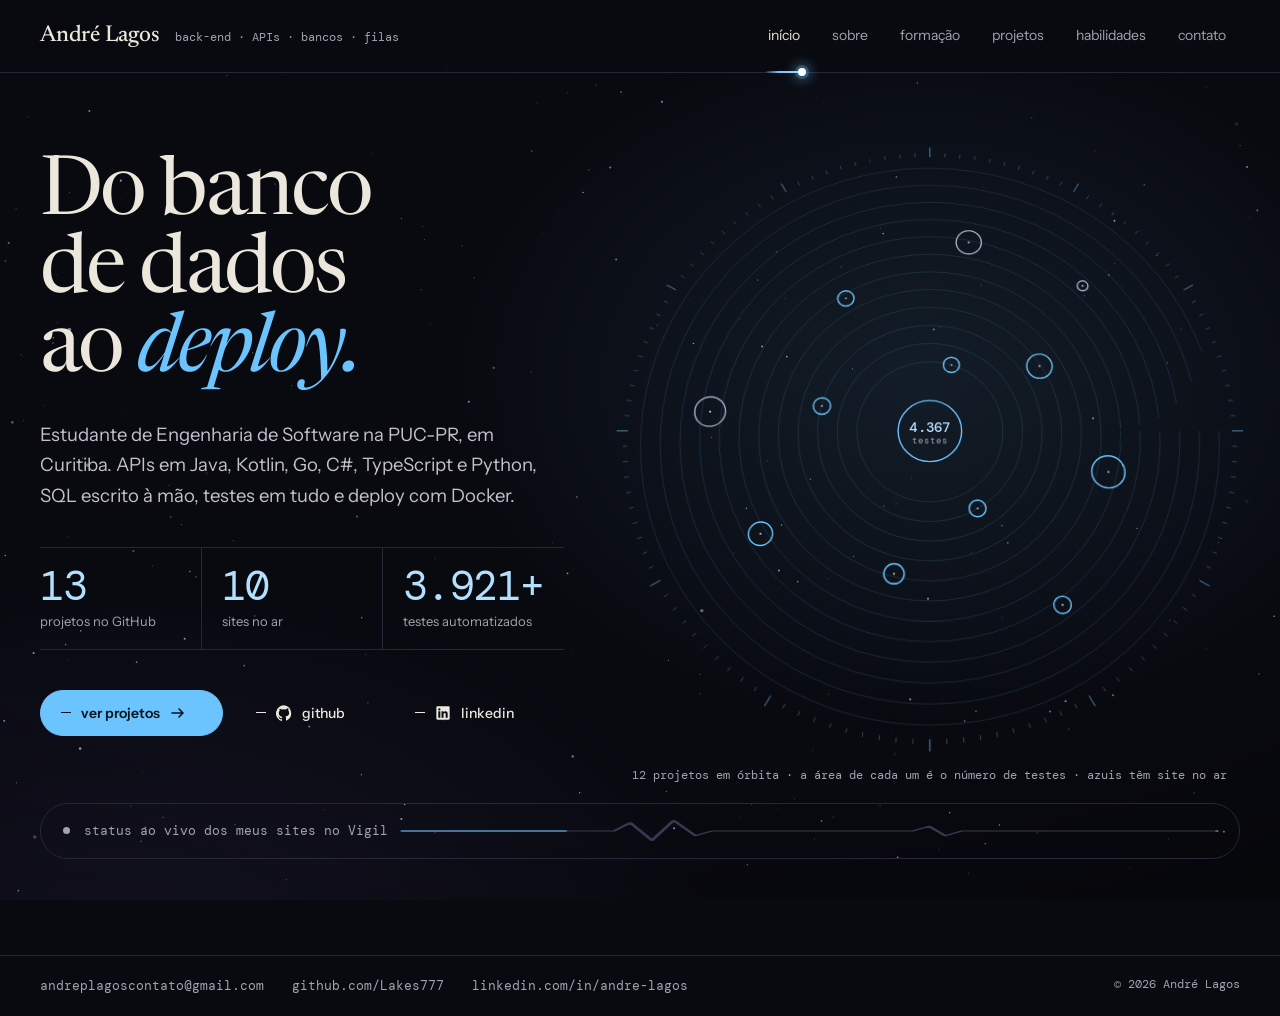
==== commit a0a3117a: "Portfólio com visual novo: Planetário Os projetos orbitam o total de testes no início (área de cada " ====
--- a/index.html
+++ b/index.html
@@ -5,7 +5,7 @@
   <meta name="viewport" content="width=device-width, initial-scale=1.0">
   <title>André Lagos | Engenharia de Software</title>
   <meta name="description" content="Portfólio de André Lagos, estudante de Engenharia de Software na PUC-PR. Back-end com Java, Kotlin, Go, C#, TypeScript e Python: APIs, bancos de dados, testes e projetos no ar.">
-  <meta name="theme-color" content="#080b0f">
+  <meta name="theme-color" content="#090a10">
 
   <!-- Prévia do link no LinkedIn, WhatsApp e afins -->
   <meta property="og:type" content="website">
@@ -18,20 +18,20 @@
   <meta name="twitter:card" content="summary_large_image">
 
   <!-- Ícone da aba do navegador -->
-  <link rel="icon" href="data:image/svg+xml,<svg xmlns='http://www.w3.org/2000/svg' viewBox='0 0 100 100'><rect width='100' height='100' rx='22' fill='%23080b0f'/><text x='50' y='66' font-family='monospace' font-size='46' font-weight='700' fill='%236cc4ff' text-anchor='middle'>AL</text></svg>">
+  <link rel="icon" href="data:image/svg+xml,<svg xmlns='http://www.w3.org/2000/svg' viewBox='0 0 100 100'><rect width='100' height='100' rx='22' fill='%23090a10'/><text x='50' y='66' font-family='monospace' font-size='46' font-weight='700' fill='%236cc4ff' text-anchor='middle'>AL</text></svg>">
 
   <!-- Fontes -->
   <link rel="preconnect" href="https://fonts.googleapis.com">
   <link rel="preconnect" href="https://fonts.gstatic.com" crossorigin>
-  <link href="https://fonts.googleapis.com/css2?family=IBM+Plex+Mono:wght@400;500;700&family=IBM+Plex+Sans:wght@400;500;600;700&display=swap" rel="stylesheet">
+  <link href="https://fonts.googleapis.com/css2?family=Instrument+Sans:wght@400;500;600;700&family=DM+Mono:wght@400;500&family=Newsreader:ital,opsz,wght@0,6..72,400;0,6..72,500;1,6..72,400;1,6..72,500&display=swap" rel="stylesheet">
 
   <link rel="stylesheet" href="css/style.css">
 </head>
 <body>
   <a class="pular" href="#conteudo">Pular para o conteúdo</a>
 
-  <!-- Fundo: pontos que se ligam quando ficam perto, como um mapa de serviços (desenhado pelo main.js) -->
-  <canvas class="rede" id="rede" aria-hidden="true"></canvas>
+  <!-- Fundo: céu de estrelas que acendem perto do mouse e deixam um rastro de luz (desenhado pelo main.js) -->
+  <canvas class="ceu" id="ceu" aria-hidden="true"></canvas>
 
   <!-- ===== BARRA DO TOPO: nome, papel e as abas (presa no alto em todas as abas) ===== -->
   <header class="topo">
@@ -42,12 +42,13 @@
       </div>
 
       <nav class="abas mono" aria-label="Seções">
-        <a href="#inicio"><span class="abas__n" aria-hidden="true">01</span>início</a>
-        <a href="#sobre"><span class="abas__n" aria-hidden="true">02</span>sobre</a>
-        <a href="#formacao"><span class="abas__n" aria-hidden="true">03</span>formação</a>
-        <a href="#projetos"><span class="abas__n" aria-hidden="true">04</span>projetos</a>
-        <a href="#habilidades"><span class="abas__n" aria-hidden="true">05</span>habilidades</a>
-        <a href="#contato"><span class="abas__n" aria-hidden="true">06</span>contato</a>
+        <a href="#inicio">início</a>
+        <a href="#sobre">sobre</a>
+        <a href="#formacao">formação</a>
+        <a href="#projetos">projetos</a>
+        <a href="#habilidades">habilidades</a>
+        <a href="#contato">contato</a>
+        <span class="abas__traco" aria-hidden="true"><i></i></span>
       </nav>
     </div>
   </header>
@@ -71,236 +72,15 @@
           </div>
         </div>
 
-        <!-- A ilustração dos sistemas ligados: só enfeite para o leitor de tela (o conteúdo está no texto ao lado) -->
-        <div class="inicio__arte item" aria-hidden="true">
-        <!-- arte:inicio (gerada por docs/referencias/gerar-arte.py: mude lá e rode de novo) -->
-        <svg class="arte" viewBox="0 0 640 430" role="presentation">
-    <defs>
-      <radialGradient id="arte-luz"><stop offset="0" stop-color="#fff"/><stop offset=".55" stop-color="#fff" stop-opacity=".5"/><stop offset="1" stop-color="#fff" stop-opacity="0"/></radialGradient>
-      <mask id="arte-sumir"><rect width="640" height="430" fill="url(#arte-luz)"/></mask>
-    </defs>
-    <g class="arte__chao" mask="url(#arte-sumir)">
-      <polyline points="320.0,-70.0 -199.6,230.0"/>
-      <polyline points="320.0,-70.0 839.6,230.0"/>
-      <polyline points="346.0,-55.0 -173.6,245.0"/>
-      <polyline points="294.0,-55.0 813.6,245.0"/>
-      <polyline points="372.0,-40.0 -147.7,260.0"/>
-      <polyline points="268.0,-40.0 787.7,260.0"/>
-      <polyline points="397.9,-25.0 -121.7,275.0"/>
-      <polyline points="242.1,-25.0 761.7,275.0"/>
-      <polyline points="423.9,-10.0 -95.7,290.0"/>
-      <polyline points="216.1,-10.0 735.7,290.0"/>
-      <polyline points="449.9,5.0 -69.7,305.0"/>
-      <polyline points="190.1,5.0 709.7,305.0"/>
-      <polyline points="475.9,20.0 -43.7,320.0"/>
-      <polyline points="164.1,20.0 683.7,320.0"/>
-      <polyline points="501.9,35.0 -17.7,335.0"/>
-      <polyline points="138.1,35.0 657.7,335.0"/>
-      <polyline points="527.8,50.0 8.2,350.0"/>
-      <polyline points="112.2,50.0 631.8,350.0"/>
-      <polyline points="553.8,65.0 34.2,365.0"/>
-      <polyline points="86.2,65.0 605.8,365.0"/>
-      <polyline points="579.8,80.0 60.2,380.0"/>
-      <polyline points="60.2,80.0 579.8,380.0"/>
-      <polyline points="605.8,95.0 86.2,395.0"/>
-      <polyline points="34.2,95.0 553.8,395.0"/>
-      <polyline points="631.8,110.0 112.2,410.0"/>
-      <polyline points="8.2,110.0 527.8,410.0"/>
-      <polyline points="657.7,125.0 138.1,425.0"/>
-      <polyline points="-17.7,125.0 501.9,425.0"/>
-      <polyline points="683.7,140.0 164.1,440.0"/>
-      <polyline points="-43.7,140.0 475.9,440.0"/>
-      <polyline points="709.7,155.0 190.1,455.0"/>
-      <polyline points="-69.7,155.0 449.9,455.0"/>
-      <polyline points="735.7,170.0 216.1,470.0"/>
-      <polyline points="-95.7,170.0 423.9,470.0"/>
-      <polyline points="761.7,185.0 242.1,485.0"/>
-      <polyline points="-121.7,185.0 397.9,485.0"/>
-      <polyline points="787.7,200.0 268.0,500.0"/>
-      <polyline points="-147.7,200.0 372.0,500.0"/>
-      <polyline points="813.6,215.0 294.0,515.0"/>
-      <polyline points="-173.6,215.0 346.0,515.0"/>
-      <polyline points="839.6,230.0 320.0,530.0"/>
-      <polyline points="-199.6,230.0 320.0,530.0"/>
-    </g>
-    <g class="arte__tracos">
-      <path class="arte__traco" id="tr-api" data-ramo="api" pathLength="100" d="M272.4,172.5 L243.8,156.0 L253.3,150.5 L224.7,134.0"/>
-      <circle class="arte__nodo" data-ramo="api" cx="243.8" cy="156.0" r="2.4"/>
-      <circle class="arte__nodo" data-ramo="api" cx="253.3" cy="150.5" r="2.4"/>
-      <circle class="arte__nodo arte__nodo--fim" data-ramo="api" cx="224.7" cy="134.0" r="3"/>
-      <path class="arte__traco" id="tr-apps" data-ramo="apps" pathLength="100" d="M368.5,173.0 L441.2,131.0"/>
-      <circle class="arte__nodo arte__nodo--fim" data-ramo="apps" cx="441.2" cy="131.0" r="3"/>
-      <path class="arte__traco" id="tr-servidores" data-ramo="servidores" pathLength="100" d="M194.4,242.5 L178.0,252.0 L123.4,220.5 L108.7,229.0"/>
-      <circle class="arte__nodo" data-ramo="servidores" cx="178.0" cy="252.0" r="2.4"/>
-      <circle class="arte__nodo" data-ramo="servidores" cx="123.4" cy="220.5" r="2.4"/>
-      <circle class="arte__nodo arte__nodo--fim" data-ramo="servidores" cx="108.7" cy="229.0" r="3"/>
-      <path class="arte__traco" id="tr-docker" data-ramo="docker" pathLength="100" d="M445.6,242.5 L484.5,265.0 L533.0,237.0"/>
-      <circle class="arte__nodo" data-ramo="docker" cx="484.5" cy="265.0" r="2.4"/>
-      <circle class="arte__nodo arte__nodo--fim" data-ramo="docker" cx="533.0" cy="237.0" r="3"/>
-      <path class="arte__traco" id="tr-filas" data-ramo="filas" pathLength="100" d="M263.7,282.5 L191.8,324.0"/>
-      <circle class="arte__nodo arte__nodo--fim" data-ramo="filas" cx="191.8" cy="324.0" r="3"/>
-      <path class="arte__traco" id="tr-deploy" data-ramo="deploy" pathLength="100" d="M367.6,287.5 L424.8,320.5"/>
-      <circle class="arte__nodo arte__nodo--fim" data-ramo="deploy" cx="424.8" cy="320.5" r="3"/>
-      <path class="arte__traco" id="tr-deploy2" data-ramo="deploy" pathLength="100" d="M469.0,351.0 L516.6,378.5"/>
-      <circle class="arte__nodo arte__nodo--fim" data-ramo="deploy" cx="516.6" cy="378.5" r="3"/>
-    </g>
-    <g class="arte__pacotes">
-      <circle class="arte__pacote" r="2.6"><animateMotion dur="2.6s" begin="-0.00s" repeatCount="indefinite" keyPoints="0;1" keyTimes="0;1" calcMode="linear"><mpath href="#tr-api"/></animateMotion></circle>
-      <circle class="arte__pacote" r="2.6"><animateMotion dur="2.6s" begin="-1.30s" repeatCount="indefinite" keyPoints="0;1" keyTimes="0;1" calcMode="linear"><mpath href="#tr-api"/></animateMotion></circle>
-      <circle class="arte__pacote" r="2.6"><animateMotion dur="3.1s" begin="-0.45s" repeatCount="indefinite" keyPoints="1;0" keyTimes="0;1" calcMode="linear"><mpath href="#tr-apps"/></animateMotion></circle>
-      <circle class="arte__pacote" r="2.6"><animateMotion dur="3.1s" begin="-2.00s" repeatCount="indefinite" keyPoints="1;0" keyTimes="0;1" calcMode="linear"><mpath href="#tr-apps"/></animateMotion></circle>
-      <circle class="arte__pacote" r="2.6"><animateMotion dur="3.6s" begin="-0.90s" repeatCount="indefinite" keyPoints="0;1" keyTimes="0;1" calcMode="linear"><mpath href="#tr-servidores"/></animateMotion></circle>
-      <circle class="arte__pacote" r="2.6"><animateMotion dur="3.6s" begin="-2.70s" repeatCount="indefinite" keyPoints="0;1" keyTimes="0;1" calcMode="linear"><mpath href="#tr-servidores"/></animateMotion></circle>
-      <circle class="arte__pacote" r="2.6"><animateMotion dur="2.6s" begin="-1.35s" repeatCount="indefinite" keyPoints="1;0" keyTimes="0;1" calcMode="linear"><mpath href="#tr-docker"/></animateMotion></circle>
-      <circle class="arte__pacote" r="2.6"><animateMotion dur="2.6s" begin="-2.65s" repeatCount="indefinite" keyPoints="1;0" keyTimes="0;1" calcMode="linear"><mpath href="#tr-docker"/></animateMotion></circle>
-      <circle class="arte__pacote" r="2.6"><animateMotion dur="3.1s" begin="-1.80s" repeatCount="indefinite" keyPoints="0;1" keyTimes="0;1" calcMode="linear"><mpath href="#tr-filas"/></animateMotion></circle>
-      <circle class="arte__pacote" r="2.6"><animateMotion dur="3.1s" begin="-3.35s" repeatCount="indefinite" keyPoints="0;1" keyTimes="0;1" calcMode="linear"><mpath href="#tr-filas"/></animateMotion></circle>
-      <circle class="arte__pacote" r="2.6"><animateMotion dur="3.6s" begin="-2.25s" repeatCount="indefinite" keyPoints="0;1" keyTimes="0;1" calcMode="linear"><mpath href="#tr-deploy"/></animateMotion></circle>
-      <circle class="arte__pacote" r="2.6"><animateMotion dur="3.6s" begin="-4.05s" repeatCount="indefinite" keyPoints="0;1" keyTimes="0;1" calcMode="linear"><mpath href="#tr-deploy"/></animateMotion></circle>
-      <circle class="arte__pacote" r="2.6"><animateMotion dur="2.6s" begin="-2.70s" repeatCount="indefinite" keyPoints="1;0" keyTimes="0;1" calcMode="linear"><mpath href="#tr-deploy2"/></animateMotion></circle>
-      <circle class="arte__pacote" r="2.6"><animateMotion dur="2.6s" begin="-4.00s" repeatCount="indefinite" keyPoints="1;0" keyTimes="0;1" calcMode="linear"><mpath href="#tr-deploy2"/></animateMotion></circle>
-    </g>
-    <g class="arte__objetos">
-      <polygon class="arte__rack__esq" points="503.6,123.0 465.5,145.0 465.5,87.0 503.6,65.0"/>
-      <polygon class="arte__rack__dir" points="417.0,117.0 465.5,145.0 465.5,87.0 417.0,59.0"/>
-      <polygon class="arte__rack__topo" points="455.1,37.0 503.6,65.0 465.5,87.0 417.0,59.0"/>
-      <polyline class="arte__fenda" points="503.6,103.7 465.5,125.7 417.0,97.7"/>
-      <polyline class="arte__fenda" points="503.6,84.3 465.5,106.3 417.0,78.3"/>
-      <polyline class="arte__grade" points="437.4,123.1 437.4,115.1"/>
-      <polyline class="arte__grade" points="445.6,127.9 445.6,119.9"/>
-      <polyline class="arte__grade" points="453.9,132.6 453.9,124.6"/>
-      <circle class="arte__led" style="--d:0.00s" cx="423.9" cy="111.3" r="1.6"/>
-      <circle class="arte__led" style="--d:0.37s" cx="430.0" cy="114.8" r="1.6"/>
-      <polyline class="arte__grade" points="437.4,103.8 437.4,95.8"/>
-      <polyline class="arte__grade" points="445.6,108.5 445.6,100.5"/>
-      <polyline class="arte__grade" points="453.9,113.3 453.9,105.3"/>
-      <circle class="arte__led" style="--d:0.74s" cx="423.9" cy="92.0" r="1.6"/>
-      <circle class="arte__led" style="--d:1.11s" cx="430.0" cy="95.5" r="1.6"/>
-      <polyline class="arte__grade" points="437.4,84.4 437.4,76.4"/>
-      <polyline class="arte__grade" points="445.6,89.2 445.6,81.2"/>
-      <polyline class="arte__grade" points="453.9,93.9 453.9,85.9"/>
-      <circle class="arte__led" style="--d:1.48s" cx="423.9" cy="72.7" r="1.6"/>
-      <circle class="arte__led" style="--d:1.85s" cx="430.0" cy="76.2" r="1.6"/>
-      <polygon class="arte__rack__esq" points="243.8,123.0 205.7,145.0 205.7,87.0 243.8,65.0"/>
-      <polygon class="arte__rack__dir" points="157.2,117.0 205.7,145.0 205.7,87.0 157.2,59.0"/>
-      <polygon class="arte__rack__topo" points="195.3,37.0 243.8,65.0 205.7,87.0 157.2,59.0"/>
-      <polyline class="arte__fenda" points="243.8,103.7 205.7,125.7 157.2,97.7"/>
-      <polyline class="arte__fenda" points="243.8,84.3 205.7,106.3 157.2,78.3"/>
-      <polyline class="arte__grade" points="177.6,123.1 177.6,115.1"/>
-      <polyline class="arte__grade" points="185.8,127.9 185.8,119.9"/>
-      <polyline class="arte__grade" points="194.0,132.6 194.0,124.6"/>
-      <circle class="arte__led" style="--d:0.00s" cx="164.1" cy="111.3" r="1.6"/>
-      <circle class="arte__led" style="--d:0.37s" cx="170.2" cy="114.8" r="1.6"/>
-      <polyline class="arte__grade" points="177.6,103.8 177.6,95.8"/>
-      <polyline class="arte__grade" points="185.8,108.5 185.8,100.5"/>
-      <polyline class="arte__grade" points="194.0,113.3 194.0,105.3"/>
-      <circle class="arte__led" style="--d:0.74s" cx="164.1" cy="92.0" r="1.6"/>
-      <circle class="arte__led" style="--d:1.11s" cx="170.2" cy="95.5" r="1.6"/>
-      <polyline class="arte__grade" points="177.6,84.4 177.6,76.4"/>
-      <polyline class="arte__grade" points="185.8,89.2 185.8,81.2"/>
-      <polyline class="arte__grade" points="194.0,93.9 194.0,85.9"/>
-      <circle class="arte__led" style="--d:1.48s" cx="164.1" cy="72.7" r="1.6"/>
-      <circle class="arte__led" style="--d:1.85s" cx="170.2" cy="76.2" r="1.6"/>
-      <polygon class="arte__rack__esq" points="602.3,233.0 564.2,255.0 564.2,193.0 602.3,171.0"/>
-      <polygon class="arte__rack__dir" points="515.7,227.0 564.2,255.0 564.2,193.0 515.7,165.0"/>
-      <polygon class="arte__rack__topo" points="553.8,143.0 602.3,171.0 564.2,193.0 515.7,165.0"/>
-      <polyline class="arte__fenda" points="602.3,212.3 564.2,234.3 515.7,206.3"/>
-      <polyline class="arte__fenda" points="602.3,191.7 564.2,213.7 515.7,185.7"/>
-      <polyline class="arte__grade" points="536.1,232.4 536.1,224.4"/>
-      <polyline class="arte__grade" points="544.3,237.2 544.3,229.2"/>
-      <polyline class="arte__grade" points="552.6,241.9 552.6,233.9"/>
-      <circle class="arte__led" style="--d:0.00s" cx="522.6" cy="220.7" r="1.6"/>
-      <circle class="arte__led" style="--d:0.37s" cx="528.7" cy="224.2" r="1.6"/>
-      <polyline class="arte__grade" points="536.1,211.8 536.1,203.8"/>
-      <polyline class="arte__grade" points="544.3,216.5 544.3,208.5"/>
-      <polyline class="arte__grade" points="552.6,221.3 552.6,213.3"/>
-      <circle class="arte__led" style="--d:0.74s" cx="522.6" cy="200.0" r="1.6"/>
-      <circle class="arte__led" style="--d:1.11s" cx="528.7" cy="203.5" r="1.6"/>
-      <polyline class="arte__grade" points="536.1,191.1 536.1,183.1"/>
-      <polyline class="arte__grade" points="544.3,195.9 544.3,187.9"/>
-      <polyline class="arte__grade" points="552.6,200.6 552.6,192.6"/>
-      <circle class="arte__led" style="--d:1.48s" cx="522.6" cy="179.3" r="1.6"/>
-      <circle class="arte__led" style="--d:1.85s" cx="528.7" cy="182.8" r="1.6"/>
-      <polygon class="arte__patio__esq" points="467.2,230.0 320.0,315.0 320.0,303.0 467.2,218.0"/>
-      <polygon class="arte__patio__dir" points="172.8,230.0 320.0,315.0 320.0,303.0 172.8,218.0"/>
-      <polygon class="arte__patio__topo" points="320.0,133.0 467.2,218.0 320.0,303.0 172.8,218.0"/>
-      <path class="arte__disco" d="M275.9,194.0 L275.9,218.0 A44.1,25.5 0 0 0 364.1,218.0 L364.1,194.0 A44.1,25.5 0 0 1 275.9,194.0Z"/>
-      <ellipse class="arte__disco-topo" cx="320.0" cy="194.0" rx="44.1" ry="25.5"/>
-      <path class="arte__disco" d="M275.9,164.0 L275.9,188.0 A44.1,25.5 0 0 0 364.1,188.0 L364.1,164.0 A44.1,25.5 0 0 1 275.9,164.0Z"/>
-      <ellipse class="arte__disco-topo" cx="320.0" cy="164.0" rx="44.1" ry="25.5"/>
-      <path class="arte__disco" d="M275.9,134.0 L275.9,158.0 A44.1,25.5 0 0 0 364.1,158.0 L364.1,134.0 A44.1,25.5 0 0 1 275.9,134.0Z"/>
-      <ellipse class="arte__disco-topo arte__disco-topo--ultimo" cx="320.0" cy="134.0" rx="44.1" ry="25.5"/>
-      <ellipse class="arte__consulta" cx="320.0" cy="218.0" rx="44.1" ry="25.5"/>
-      <polygon class="arte__rack__esq" points="132.9,243.0 94.8,265.0 94.8,203.0 132.9,181.0"/>
-      <polygon class="arte__rack__dir" points="46.3,237.0 94.8,265.0 94.8,203.0 46.3,175.0"/>
-      <polygon class="arte__rack__topo" points="84.4,153.0 132.9,181.0 94.8,203.0 46.3,175.0"/>
-      <polyline class="arte__fenda" points="132.9,222.3 94.8,244.3 46.3,216.3"/>
-      <polyline class="arte__fenda" points="132.9,201.7 94.8,223.7 46.3,195.7"/>
-      <polyline class="arte__grade" points="66.7,242.4 66.7,234.4"/>
-      <polyline class="arte__grade" points="74.9,247.2 74.9,239.2"/>
-      <polyline class="arte__grade" points="83.2,251.9 83.2,243.9"/>
-      <circle class="arte__led" style="--d:0.00s" cx="53.3" cy="230.7" r="1.6"/>
-      <circle class="arte__led" style="--d:0.37s" cx="59.3" cy="234.2" r="1.6"/>
-      <polyline class="arte__grade" points="66.7,221.8 66.7,213.8"/>
-      <polyline class="arte__grade" points="74.9,226.5 74.9,218.5"/>
-      <polyline class="arte__grade" points="83.2,231.3 83.2,223.3"/>
-      <circle class="arte__led" style="--d:0.74s" cx="53.3" cy="210.0" r="1.6"/>
-      <circle class="arte__led" style="--d:1.11s" cx="59.3" cy="213.5" r="1.6"/>
-      <polyline class="arte__grade" points="66.7,201.1 66.7,193.1"/>
-      <polyline class="arte__grade" points="74.9,205.9 74.9,197.9"/>
-      <polyline class="arte__grade" points="83.2,210.6 83.2,202.6"/>
-      <circle class="arte__led" style="--d:1.48s" cx="53.3" cy="189.3" r="1.6"/>
-      <circle class="arte__led" style="--d:1.85s" cx="59.3" cy="192.8" r="1.6"/>
-      <polygon class="arte__rack__esq" points="485.4,343.5 445.6,366.5 445.6,312.5 485.4,289.5"/>
-      <polygon class="arte__rack__dir" points="393.6,336.5 445.6,366.5 445.6,312.5 393.6,282.5"/>
-      <polygon class="arte__rack__topo" points="433.4,259.5 485.4,289.5 445.6,312.5 393.6,282.5"/>
-      <polyline class="arte__fenda" points="485.4,316.5 445.6,339.5 393.6,309.5"/>
-      <polyline class="arte__grade" points="415.4,339.6 415.4,331.6"/>
-      <polyline class="arte__grade" points="424.3,344.7 424.3,336.7"/>
-      <polyline class="arte__grade" points="433.1,349.8 433.1,341.8"/>
-      <circle class="arte__led" style="--d:0.00s" cx="400.5" cy="327.0" r="1.6"/>
-      <circle class="arte__led" style="--d:0.37s" cx="406.6" cy="330.5" r="1.6"/>
-      <polyline class="arte__grade" points="415.4,312.6 415.4,304.6"/>
-      <polyline class="arte__grade" points="424.3,317.7 424.3,309.7"/>
-      <polyline class="arte__grade" points="433.1,322.8 433.1,314.8"/>
-      <circle class="arte__led" style="--d:0.74s" cx="400.5" cy="300.0" r="1.6"/>
-      <circle class="arte__led" style="--d:1.11s" cx="406.6" cy="303.5" r="1.6"/>
-    </g>
-    <g class="arte__nos">
-      <g class="arte__no" data-ramo="api" transform="translate(186 34)">
-        <rect x="-38" y="-15" width="77" height="30" rx="6"/>
-        <path class="arte__icone" transform="translate(-26 -8)" d="M5 4 1 8l4 4M11 4l4 4-4 4M9.5 2 6.5 14"/>
-        <text x="-2" y="4.5">API</text>
-        <text class="arte__stacks" x="0" y="33" text-anchor="middle">Spring · Go · .NET · Nest</text>
-      </g>
-      <g class="arte__no" data-ramo="apps" transform="translate(474 36)">
-        <rect x="-43" y="-15" width="86" height="30" rx="6"/>
-        <path class="arte__icone" transform="translate(-31 -8)" d="M8 1.5 14.5 5 8 8.5 1.5 5Z M1.5 8 8 11.5 14.5 8 M1.5 11 8 14.5 14.5 11"/>
-        <text x="-7" y="4.5">APPS</text>
-        <text class="arte__stacks" x="0" y="33" text-anchor="middle">React · TypeScript</text>
-      </g>
-      <g class="arte__no" data-ramo="filas" transform="translate(192 328)">
-        <rect x="-48" y="-15" width="95" height="30" rx="6"/>
-        <path class="arte__icone" transform="translate(-36 -8)" d="M2 3.5h12M2 8h12M2 12.5h7"/>
-        <text x="-12" y="4.5">FILAS</text>
-        <text class="arte__stacks" x="0" y="33" text-anchor="middle">Kafka · RabbitMQ · BullMQ</text>
-      </g>
-      <g class="arte__no" data-ramo="deploy" transform="translate(517 382)">
-        <rect x="-52" y="-15" width="104" height="30" rx="6"/>
-        <path class="arte__icone" transform="translate(-40 -8)" d="M4.6 13h7.2a3 3 0 0 0 .5-5.9 4.4 4.4 0 0 0-8.5 1.2A2.4 2.4 0 0 0 4.6 13Z"/>
-        <text x="-16" y="4.5">DEPLOY</text>
-        <text class="arte__stacks" x="0" y="33" text-anchor="middle">Docker · Oracle · Vercel</text>
-      </g>
-      <g class="arte__no" data-ramo="sql" transform="translate(320 184)">
-        <rect x="-38" y="-15" width="77" height="30" rx="6"/>
-        <path class="arte__icone" transform="translate(-26 -8)" d="M2.5 3.5c0-1.1 2.5-2 5.5-2s5.5.9 5.5 2-2.5 2-5.5 2-5.5-.9-5.5-2Zm0 0v9c0 1.1 2.5 2 5.5 2s5.5-.9 5.5-2v-9M2.5 8c0 1.1 2.5 2 5.5 2s5.5-.9 5.5-2"/>
-        <text x="-2" y="4.5">SQL</text>
-        <text class="arte__stacks" x="0" y="33" text-anchor="middle">PostgreSQL · SQL à mão</text>
-      </g>
-    </g>
-        </svg>
-        <!-- /arte:inicio -->
-        </div>
+        <!-- O planetário: cada corpo é um projeto, com a área proporcional aos testes dele. Os dados saem
+             dos cards da aba Projetos (main.js); para o leitor de tela, a legenda resume e o desenho fica de fora -->
+        <figure class="planetario item">
+          <div class="planetario__ceu" aria-hidden="true">
+            <svg class="planetario__svg" id="planetario" viewBox="-340 -340 680 680"></svg>
+            <div class="planetario__dica mono" id="planetario-dica"></div>
+          </div>
+          <figcaption class="planetario__legenda mono">12 projetos em órbita · a área de cada um é o número de testes · azuis têm site no ar</figcaption>
+        </figure>
 
         <!-- Faixa do Vigil: o resumo ao vivo vem da API (main.js); sem ela, fica o convite para a página de status -->
         <a class="vigil-faixa item mono" href="https://vigil.andrelagos.dev" target="_blank" rel="noopener">
@@ -315,7 +95,6 @@
 
       <!-- ===== SOBRE ===== -->
       <section id="sobre" aria-labelledby="t-sobre">
-        <p class="rotulo mono">sobre</p>
         <h2 class="item" id="t-sobre" tabindex="-1">Sobre mim</h2>
         <div class="texto item">
           <p>Sou de <strong>Curitiba, PR</strong> e curso <strong>Engenharia de Software</strong> na PUC-PR. Meu foco é <strong>back-end</strong>: APIs REST com Java e Kotlin (Spring Boot), Python (FastAPI), Go, C# (.NET) e TypeScript (NestJS), bancos PostgreSQL com SQL escrito à mão e testes automatizados em tudo: são mais de 4.000, rodando no GitHub Actions.</p>
@@ -324,16 +103,15 @@
           <p>Estou em busca de oportunidades em <strong>desenvolvimento</strong>, <strong>suporte técnico</strong> ou <strong>análise de dados</strong>, onde eu possa aplicar o que sei e continuar aprendendo.</p>
         </div>
         <ul class="cartoes item">
-          <li class="cartao luz"><small class="mono">formação</small><p>Eng. de Software · PUC-PR</p></li>
-          <li class="cartao luz"><small class="mono">back-end</small><p>Java, Kotlin, Go, C# e Python</p></li>
-          <li class="cartao luz"><small class="mono">deploy</small><p>Docker, Linux e GitHub Actions</p></li>
-          <li class="cartao luz"><small class="mono">idiomas</small><p>Inglês intermediário</p></li>
+          <li class="cartao"><small class="mono">formação</small><p>Eng. de Software · PUC-PR</p></li>
+          <li class="cartao"><small class="mono">back-end</small><p>Java, Kotlin, Go, C# e Python</p></li>
+          <li class="cartao"><small class="mono">deploy</small><p>Docker, Linux e GitHub Actions</p></li>
+          <li class="cartao"><small class="mono">idiomas</small><p>Inglês intermediário</p></li>
         </ul>
       </section>
 
       <!-- ===== FORMAÇÃO ===== -->
       <section id="formacao" aria-labelledby="t-formacao">
-        <p class="rotulo mono">formação</p>
         <h2 class="item" id="t-formacao" tabindex="-1">Formação</h2>
         <ol class="linha-tempo item">
           <li>
@@ -354,10 +132,9 @@
       <!-- data-vigil: o nome do serviço no Vigil; o main.js põe o selo "no ar" ao vivo no topo do card.
            O título é o link do card inteiro (o ::after dele cobre o card); o ícone do GitHub e o selo ficam por cima -->
       <section id="projetos" aria-labelledby="t-projetos">
-        <p class="rotulo mono">projetos</p>
         <h2 class="item" id="t-projetos" tabindex="-1">Projetos</h2>
         <div class="projetos">
-          <article class="projeto luz item" data-vigil="Vigil">
+          <article class="projeto item" data-vigil="Vigil">
             <div class="projeto__topo"><h3><a class="projeto__link" href="https://vigil.andrelagos.dev" target="_blank" rel="noopener">Vigil <small>· monitor de status</small></a></h3></div>
             <p>API em Java com Spring Boot que verifica os meus sites a cada 5 minutos, calcula disponibilidade e quedas em SQL e avisa pelo Telegram, com resumo semanal. Spring Security, proteção contra SSRF e página pública de status.</p>
             <div class="projeto__meta mono">
@@ -366,7 +143,7 @@
             </div>
           </article>
 
-          <article class="projeto luz item" data-vigil="Pursuit (demo)">
+          <article class="projeto item" data-vigil="Pursuit (demo)">
             <div class="projeto__topo"><h3><a class="projeto__link" href="https://demo-pursuit.andrelagos.dev" target="_blank" rel="noopener" aria-label="Pursuit: abrir a demonstração (entre como visitante, com dados de exemplo)">Pursuit <small>· candidaturas a vagas</small></a></h3></div>
             <p>Meu primeiro projeto em Go: quadro por etapa, funil e tempo de resposta em SQL, lembretes pelo Telegram feitos por uma goroutine e um link do Beacon por vaga, que mostra se a empresa abriu o portfólio. Tem demonstração: entre como visitante.</p>
             <div class="projeto__meta mono">
@@ -375,7 +152,7 @@
             </div>
           </article>
 
-          <article class="projeto luz item" data-vigil="Beacon (demo)">
+          <article class="projeto item" data-vigil="Beacon (demo)">
             <div class="projeto__topo"><h3><a class="projeto__link" href="https://demo-beacon.andrelagos.dev" target="_blank" rel="noopener" aria-label="Beacon: abrir a demonstração (entre como visitante, somente leitura)">Beacon <small>· links com estatísticas</small></a></h3></div>
             <p>Meu primeiro projeto em C# com .NET: encurtador de links com cache no Redis e cliques processados depois por uma fila no RabbitMQ, sem contar em dobro. Painel com gráficos e QR code, seis contêineres numa VM ARM da Oracle e demonstração somente leitura.</p>
             <div class="projeto__meta mono">
@@ -384,7 +161,7 @@
             </div>
           </article>
 
-          <article class="projeto luz item" data-vigil="Cadence">
+          <article class="projeto item" data-vigil="Cadence">
             <div class="projeto__topo"><h3><a class="projeto__link" href="https://cadence.andrelagos.dev" target="_blank" rel="noopener" aria-label="Cadence: abrir a demonstração (entre como cliente ou como dono, sem cadastro)">Cadence <small>· agenda de reservas</small></a></h3></div>
             <p>Meu primeiro projeto em NestJS: agenda de reservas em que dois clientes nunca ficam com o mesmo horário, garantido no Postgres e testado com 50 pedidos ao mesmo tempo. Lembretes no BullMQ, horários que somem ao vivo por WebSocket e demonstração sem cadastro.</p>
             <div class="projeto__meta mono">
@@ -393,7 +170,7 @@
             </div>
           </article>
 
-          <article class="projeto luz item" data-vigil="Fiel">
+          <article class="projeto item" data-vigil="Fiel">
             <div class="projeto__topo"><h3><a class="projeto__link" href="https://fiel.andrelagos.dev" target="_blank" rel="noopener" aria-label="Fiel: abrir a demonstração (entre como visitante, sem cadastro)">Fiel <small>· pagamentos</small></a></h3></div>
             <p>Meu primeiro projeto em Kotlin: carteiras, transferências por chave, cobranças com QR, estornos e webhooks assinados com HMAC, tudo num razão de partidas dobradas que o próprio Postgres obriga a fechar em zero. Conciliação toda noite com aviso no Telegram e demonstração ao vivo: entre como visitante.</p>
             <div class="projeto__meta mono">
@@ -402,7 +179,7 @@
             </div>
           </article>
 
-          <article class="projeto luz item" data-vigil="Foil">
+          <article class="projeto item" data-vigil="Foil">
             <div class="projeto__topo"><h3><a class="projeto__link" href="https://foil.andrelagos.dev" target="_blank" rel="noopener" aria-label="Foil: abrir a loja (sem cadastro)">Foil <small>· eventos e saga</small></a></h3></div>
             <p>Loja de gemas de mentira para mostrar arquitetura de eventos em Java: três serviços que conversam por Kafka, uma saga que desfaz os passos quando algo falha e um lançamento em que 200 robôs disputam 10 gemas sem nunca vender a mais. O pagamento passa pelo Fiel, e há um painel público com métricas e o trace de cada compra.</p>
             <div class="projeto__meta mono">
@@ -411,7 +188,7 @@
             </div>
           </article>
 
-          <article class="projeto luz item" data-vigil="Coursebook">
+          <article class="projeto item" data-vigil="Coursebook">
             <div class="projeto__topo"><h3><a class="projeto__link" href="https://coursebookalp.vercel.app" target="_blank" rel="noopener">Coursebook <small>· painel de estudos</small></a></h3></div>
             <p>Painel da faculdade: notas por RA, faltas, agenda e a nota que falta para passar pela regra da PUC-PR. Funciona offline e sincroniza entre aparelhos com conta; acessível por teclado e leitor de tela.</p>
             <div class="projeto__meta mono">
@@ -420,7 +197,7 @@
             </div>
           </article>
 
-          <article class="projeto luz item" data-vigil="Spendwise">
+          <article class="projeto item" data-vigil="Spendwise">
             <div class="projeto__topo"><h3><a class="projeto__link" href="https://spendwisealp.vercel.app" target="_blank" rel="noopener">Spendwise <small>· controle de gastos</small></a></h3></div>
             <p>Importa extratos do Nubank e OFX de qualquer banco sem duplicar, lembra a categoria de cada loja e alerta o orçamento. Versão de terminal e web em FastAPI com login seguro e demo isolada por visitante.</p>
             <div class="projeto__meta mono">
@@ -429,7 +206,7 @@
             </div>
           </article>
 
-          <article class="projeto luz item">
+          <article class="projeto item">
             <div class="projeto__topo"><h3><a class="projeto__link" href="https://github.com/Lakes777/encore" target="_blank" rel="noopener" aria-label="Encore: código no GitHub">Encore <small>· karaokê com IA</small></a></h3></div>
             <p>Busca no YouTube, separa voz e instrumental com modelos de IA, detecta o tom e sincroniza a letra. Processa em pedaços para caber em 4 GB de RAM, com fila em segundo plano.</p>
             <div class="projeto__meta mono">
@@ -438,7 +215,7 @@
             </div>
           </article>
 
-          <article class="projeto luz item" data-vigil="Hanami">
+          <article class="projeto item" data-vigil="Hanami">
             <div class="projeto__topo"><h3><a class="projeto__link" href="https://lista-animes-b8ql.onrender.com" target="_blank" rel="noopener" aria-describedby="aviso-hanami">Hanami <small>· lista de animes</small></a></h3></div>
             <p>API REST que junta as temporadas de cada franquia, com comentários por episódio, e continua funcionando quando a API externa cai.</p>
             <p class="projeto__aviso mono" id="aviso-hanami">o servidor gratuito pode levar ~1 min para acordar</p>
@@ -448,7 +225,7 @@
             </div>
           </article>
 
-          <article class="projeto luz item">
+          <article class="projeto item">
             <div class="projeto__topo"><h3><a class="projeto__link" href="https://github.com/Lakes777/sidekick" target="_blank" rel="noopener" aria-label="Sidekick: código no GitHub">Sidekick <small>· bot do Telegram</small></a></h3></div>
             <p>Cotações com alertas de preço, clima, lembretes e listas, rodando 24 horas numa VM Linux da Oracle como serviço do systemd.</p>
             <div class="projeto__meta mono">
@@ -457,7 +234,7 @@
             </div>
           </article>
 
-          <article class="projeto luz item">
+          <article class="projeto item">
             <div class="projeto__topo"><h3><a class="projeto__link" href="https://github.com/Lakes777/tidy" target="_blank" rel="noopener" aria-label="Tidy: código no GitHub">Tidy <small>· organizador de arquivos</small></a></h3></div>
             <p>Organiza pastas por tipo ou data, acha duplicados por SHA-256 e desfaz mudanças, sem nunca sobrescrever arquivos.</p>
             <div class="projeto__meta mono">
@@ -466,9 +243,9 @@
             </div>
           </article>
 
-          <article class="projeto luz item" data-vigil="Portfólio">
+          <article class="projeto item" data-vigil="Portfólio">
             <div class="projeto__topo"><h3><a class="projeto__link" href="https://github.com/Lakes777/Lakes777.github.io" target="_blank" rel="noopener" aria-label="Este portfólio: código no GitHub">Este portfólio</a></h3></div>
-            <p>HTML, CSS e JavaScript puros, sem frameworks: abas por endereço, fundo animado em canvas e o selo ao vivo do Vigil em cada projeto.</p>
+            <p>HTML, CSS e JavaScript puros, sem frameworks: abas por endereço, céu e planetário animados em canvas e SVG e o selo ao vivo do Vigil em cada projeto.</p>
             <div class="projeto__meta mono">
               <span>HTML</span><span>CSS</span><span>JavaScript</span>
               <a class="projeto__github" href="https://github.com/Lakes777/Lakes777.github.io" target="_blank" rel="noopener" aria-label="Código do portfólio no GitHub" title="Código no GitHub"><svg viewBox="0 0 24 24" aria-hidden="true"><path d="M12 .5a12 12 0 0 0-3.8 23.4c.6.1.8-.3.8-.6v-2c-3.3.7-4-1.6-4-1.6-.6-1.4-1.4-1.8-1.4-1.8-1-.7.1-.7.1-.7 1.2.1 1.8 1.2 1.8 1.2 1 1.8 2.8 1.3 3.5 1 0-.8.4-1.3.7-1.6-2.7-.3-5.5-1.3-5.5-6 0-1.2.5-2.3 1.3-3.1-.2-.4-.6-1.6 0-3.2 0 0 1-.3 3.3 1.2a11.5 11.5 0 0 1 6 0C17.3 4.7 18.3 5 18.3 5c.6 1.6.2 2.8.1 3.2.8.8 1.3 1.9 1.3 3.1 0 4.6-2.8 5.6-5.5 5.9.4.4.8 1.1.8 2.2v3.3c0 .3.2.7.8.6A12 12 0 0 0 12 .5Z"/></svg></a>
@@ -479,12 +256,11 @@
 
       <!-- ===== HABILIDADES ===== -->
       <section id="habilidades" aria-labelledby="t-habilidades">
-        <p class="rotulo mono">habilidades</p>
         <h2 class="item" id="t-habilidades" tabindex="-1">Habilidades</h2>
         <p class="lead item">Cada uma com onde eu usei; os projetos estão todos na aba <a href="#projetos">projetos</a>.</p>
         <div class="habs item">
-          <div class="hab luz">
-            <h3 class="hab__titulo mono"><span class="hab__glifo" aria-hidden="true">{ }</span>back-end</h3>
+          <div class="hab">
+            <h3 class="hab__titulo mono">back-end</h3>
             <ul>
               <li><span class="hab__nome">Java</span><span class="so-leitor">, usado em </span><span class="hab__onde mono">Vigil · Foil</span></li>
               <li><span class="hab__nome">Kotlin</span><span class="so-leitor">, usado em </span><span class="hab__onde mono">Fiel</span></li>
@@ -496,8 +272,8 @@
               <li><span class="hab__nome">FastAPI</span><span class="so-leitor">, usado em </span><span class="hab__onde mono">Spendwise · Hanami · Encore</span></li>
             </ul>
           </div>
-          <div class="hab luz">
-            <h3 class="hab__titulo mono"><span class="hab__glifo" aria-hidden="true">[ ]</span>dados</h3>
+          <div class="hab">
+            <h3 class="hab__titulo mono">dados</h3>
             <ul>
               <li><span class="hab__nome">PostgreSQL</span><span class="so-leitor">, usado em </span><span class="hab__onde mono">Vigil · Pursuit · Beacon · Cadence · Fiel · Foil · Spendwise · Coursebook</span></li>
               <li><span class="hab__nome">Redis</span><span class="so-leitor">, usado em </span><span class="hab__onde mono">Beacon (cache) · Cadence (fila)</span></li>
@@ -507,8 +283,8 @@
               <li><span class="hab__nome">MySQL</span><span class="so-leitor">, usado em </span><span class="hab__onde mono">faculdade</span></li>
             </ul>
           </div>
-          <div class="hab luz">
-            <h3 class="hab__titulo mono"><span class="hab__glifo" aria-hidden="true">&lt;/&gt;</span>front-end</h3>
+          <div class="hab">
+            <h3 class="hab__titulo mono">front-end</h3>
             <ul>
               <li><span class="hab__nome">TypeScript</span><span class="so-leitor">, usado em </span><span class="hab__onde mono">Cadence · Fiel · Foil · Coursebook · Encore</span></li>
               <li><span class="hab__nome">React</span><span class="so-leitor">, usado em </span><span class="hab__onde mono">Cadence · Fiel · Foil · Coursebook · Encore</span></li>
@@ -516,8 +292,8 @@
               <li><span class="hab__nome">HTML e CSS</span><span class="so-leitor">, usado em </span><span class="hab__onde mono">todos os projetos com interface</span></li>
             </ul>
           </div>
-          <div class="hab luz">
-            <h3 class="hab__titulo mono"><span class="hab__glifo" aria-hidden="true">$_</span>deploy</h3>
+          <div class="hab">
+            <h3 class="hab__titulo mono">deploy</h3>
             <ul>
               <li><span class="hab__nome">Docker</span><span class="so-leitor">, usado em </span><span class="hab__onde mono">Vigil · Pursuit · Beacon · Cadence · Fiel · Foil</span></li>
               <li><span class="hab__nome">Linux</span><span class="so-leitor">, usado em </span><span class="hab__onde mono">VMs da Oracle, systemd</span></li>
@@ -532,7 +308,6 @@
 
       <!-- ===== CONTATO ===== -->
       <section id="contato" aria-labelledby="t-contato">
-        <p class="rotulo mono">contato</p>
         <h2 class="item" id="t-contato" tabindex="-1">Vamos conversar?</h2>
         <p class="lead item">Respondo rápido por e-mail. Também estou no GitHub e no LinkedIn.</p>
         <p class="item"><a class="email" href="mailto:andreplagoscontato@gmail.com">andreplagoscontato@gmail.com</a></p>
--- a/css/style.css
+++ b/css/style.css
@@ -1,334 +1,308 @@
-/* Portfólio · visual "Sistemas": escuro azulado, IBM Plex Mono nos títulos e rótulos com IBM Plex Sans no
-   texto, barra de abas no topo, ilustração isométrica dos sistemas no início e a faixa ao vivo do Vigil.
-   Feito pela /imagem-para-codigo (referências em docs/referencias). As cores ficam todas aqui no topo. */
+/* Portfólio · visual "Planetário": céu noturno, um único destaque azul e as órbitas dos projetos.
+   Newsreader nos títulos, Instrument Sans no texto e DM Mono só para números e dados. As cores ficam aqui no topo */
 :root {
-  --fundo: #080b0f;
-  --painel: #0f1419;
-  --texto: #e7e7e4;
-  --apagado: #8b9099;
-  --linha: #1d242d;
-  --cor: #6cc4ff;
-  --cor-rgb: 108, 196, 255;
-  --erro: #ff8b7b;
-  /* A curva das animações: começa rápido e pousa devagar (o "smooth" do hover dos cards) */
+  --fundo: #090a10;
+  --linha: #242838;
+  --linha-forte: #343a50;
+  --texto: #ece7dc;
+  --apagado: #a3a2b2;
+  --destaque: #6cc4ff;
+  --destaque-claro: #b3e0ff;
+  --destaque-rgb: 108, 196, 255;
+  --sobre-destaque: #04121c;
+  --estrela-rgb: 214, 224, 255;
+  --ok: #8fd8ab;
+  --erro: #ff8f80;
   --suave: cubic-bezier(.22, 1, .36, 1);
+  --serifa: "Newsreader", "Iowan Old Style", Georgia, serif;
+  --sans: "Instrument Sans", system-ui, sans-serif;
+  --mono: "DM Mono", ui-monospace, "Cascadia Mono", monospace;
+  --topo: 72px;
 }
 
 * { box-sizing: border-box }
 html, body { margin: 0 }
-html { scrollbar-color: #2a2d33 var(--fundo) }
-body { background: var(--fundo); color: var(--texto); font: 16px/1.6 "IBM Plex Sans", system-ui, sans-serif; -webkit-font-smoothing: antialiased }
+html { scrollbar-color: var(--linha-forte) var(--fundo); background: var(--fundo) }
+body { background: var(--fundo); color: var(--texto); font: 16px/1.65 var(--sans); -webkit-font-smoothing: antialiased; caret-color: var(--destaque); overflow-x: hidden }
 a { color: inherit }
 ul, ol { margin: 0; padding: 0; list-style: none }
-.mono { font-family: "IBM Plex Mono", ui-monospace, "Cascadia Mono", monospace }
-:focus-visible { outline: 2px solid var(--cor); outline-offset: 3px; border-radius: 4px }
+h1, h2, h3 { text-wrap: balance }
+p { text-wrap: pretty }
+.mono { font-family: var(--mono) }
+:focus-visible { outline: 2px solid var(--destaque); outline-offset: 3px; border-radius: 4px }
 [tabindex="-1"]:focus { outline: none }
+::selection { background: rgba(var(--destaque-rgb), .32); color: #fff }
 .so-leitor { position: absolute; width: 1px; height: 1px; overflow: hidden; clip-path: inset(50%); white-space: nowrap }
-::selection { background: rgba(var(--cor-rgb), .3) }
-
-.pular { position: absolute; left: 16px; top: -60px; z-index: 10; background: var(--cor); color: #04121c; padding: 10px 14px; border-radius: 8px; font-weight: 600; text-decoration: none }
+
+.pular { position: absolute; left: 16px; top: -60px; z-index: 20; background: var(--destaque); color: var(--sobre-destaque); padding: 10px 14px; border-radius: 8px; font-weight: 600; text-decoration: none }
 .pular:focus { top: 16px }
 
-/* ---------- fundo ----------
-   Três camadas paradas atrás de tudo: a grade de engenharia bem apagada, que some nas bordas (mask);
-   um brilho azul no alto à direita, onde fica a ilustração do início; e o escurecimento das bordas.
-   Por cima delas, a rede de pontos do canvas, mais discreta que antes. */
+/* ---------- céu ----------
+   O canvas desenha as estrelas e o rastro do mouse; por baixo, uma névoa quente que só aparece forte
+   no início (--nevoa tem transição registrada) e o escurecimento das bordas. */
+@property --nevoa { syntax: "<number>"; inherits: true; initial-value: .35 }
+html:has(#inicio.aberta) { --nevoa: 1 }
+body { transition: --nevoa 1.2s var(--suave) }
 body::before { content: ""; position: fixed; inset: 0; z-index: 0; pointer-events: none;
   background:
-    linear-gradient(rgba(var(--cor-rgb), .045) 1px, transparent 1px) 0 0 / 48px 48px,
-    linear-gradient(90deg, rgba(var(--cor-rgb), .045) 1px, transparent 1px) 0 0 / 48px 48px;
-  -webkit-mask-image: radial-gradient(ellipse 80% 70% at 60% 35%, #000 20%, transparent 80%);
-  mask-image: radial-gradient(ellipse 80% 70% at 60% 35%, #000 20%, transparent 80%) }
-body::after { content: ""; position: fixed; inset: 0; z-index: 0; pointer-events: none;
-  background:
-    radial-gradient(640px 420px at 74% 30%, rgba(var(--cor-rgb), .09), transparent 70%),
-    radial-gradient(ellipse 120% 90% at 50% 40%, transparent 55%, rgba(0, 0, 0, .55)) }
-.rede { position: fixed; inset: 0; width: 100%; height: 100%; z-index: 0; pointer-events: none; opacity: .55 }
+    radial-gradient(700px 520px at 72% 42%, rgba(var(--destaque-rgb), calc(.10 * var(--nevoa))), transparent 70%),
+    radial-gradient(900px 600px at 10% 110%, rgba(110, 90, 190, calc(.12 * var(--nevoa))), transparent 70%),
+    radial-gradient(ellipse 120% 90% at 50% 40%, transparent 55%, rgba(0, 0, 0, .6)) }
+.ceu { position: fixed; inset: 0; width: 100%; height: 100%; z-index: 0; pointer-events: none }
+
+/* ---------- topo e abas ---------- */
+.topo { position: sticky; top: 0; z-index: 10; background: rgba(9, 10, 16, .8); backdrop-filter: blur(14px); -webkit-backdrop-filter: blur(14px); border-bottom: 1px solid var(--linha) }
+.topo__dentro { max-width: 1280px; margin: 0 auto; padding: 0 40px; min-height: var(--topo); display: flex; align-items: center; justify-content: space-between; gap: 32px }
+.marca { display: flex; align-items: baseline; gap: 16px; min-width: 0 }
+.nome { font: 500 23px/1 var(--serifa); letter-spacing: -.01em; text-decoration: none; white-space: nowrap }
+.papel { margin: 0; color: var(--apagado); font-size: 12px; white-space: nowrap }
+
+.abas { position: relative; align-self: stretch; display: flex; align-items: stretch; gap: 4px; font-family: var(--sans) }
+.abas a { position: relative; display: flex; align-items: center; padding: 0 14px; font-size: 14px; color: var(--apagado); text-decoration: none; white-space: nowrap; transition: color .5s var(--suave) }
+/* No hover, um traço fino nasce do centro; na aba ativa, quem marca é o traço azul que viaja (abas__traco) */
+.abas a::after { content: ""; position: absolute; left: 14px; right: 14px; bottom: 18px; height: 1px; background: currentColor; opacity: .5; transform: scaleX(0); transition: transform .5s var(--suave), opacity .5s var(--suave) }
+.abas a:hover { color: var(--texto) }
+.abas a:hover::after { transform: scaleX(1) }
+.abas a[aria-current="page"] { color: var(--texto) }
+.abas a[aria-current="page"]::after { opacity: 0 }
+.abas a:focus-visible { outline-offset: -6px }
+/* O traço: estica da aba antiga até a nova e encolhe nela (main.js); a ponta é um pequeno astro */
+.abas__traco { position: absolute; bottom: -1px; left: 0; width: 0; height: 2px; pointer-events: none;
+  background: linear-gradient(90deg, rgba(var(--destaque-rgb), .15), var(--destaque) 35%, var(--destaque-claro)); border-radius: 2px;
+  box-shadow: 0 3px 10px -3px rgba(0, 0, 0, .8) }
+.abas__traco i { position: absolute; right: -4px; top: 50%; width: 8px; height: 8px; margin-top: -4px; border-radius: 50%; background: #fff;
+  box-shadow: 0 0 0 3px rgba(var(--destaque-rgb), .25), 0 0 14px 2px rgba(var(--destaque-rgb), .8) }
+.abas__traco.chegou i { animation: chegar .7s var(--suave) }
+@keyframes chegar { 0% { transform: scale(1) } 35% { transform: scale(1.9) } 100% { transform: scale(1) } }
 
 /* ---------- estrutura ---------- */
-/* Barra do topo: presa no alto em todas as abas, com o fundo meio transparente e desfocado */
-.topo { position: sticky; top: 0; z-index: 5; background: rgba(8, 11, 15, .78); backdrop-filter: blur(12px); border-bottom: 1px solid var(--linha) }
-.topo__dentro { max-width: 1280px; margin: 0 auto; padding: 0 40px; min-height: 68px; display: flex; align-items: center; justify-content: space-between; gap: 32px }
-.marca { display: flex; align-items: center; gap: 18px }
-.nome { font: 700 19px/1.1 "IBM Plex Sans", sans-serif; letter-spacing: -.01em; text-decoration: none; white-space: nowrap }
-.papel { color: var(--apagado); margin: 0; font-size: 12.5px; padding-left: 18px; border-left: 1px solid rgba(var(--cor-rgb), .55); white-space: nowrap }
-
-/* O pulso: um traço que corre por cima de um trilho apagado (agora na faixa do Vigil) */
-.pulso { overflow: visible }
-.pulso path { fill: none; stroke-width: 1.6; stroke-linecap: round; stroke-linejoin: round }
-.pulso__trilho { stroke: var(--linha) }
-.pulso__luz { stroke: var(--cor); stroke-dasharray: 60 340; animation: correr 2.4s linear infinite; filter: drop-shadow(0 0 4px rgba(var(--cor-rgb), .6)) }
+.layout { position: relative; z-index: 1; max-width: 1280px; margin: 0 auto; padding: 0 40px }
+main > section { padding: 72px 0 96px; min-height: calc(100svh - var(--topo) - 64px) }
+.js-abas main > section { display: none }
+.js-abas main > section.aberta { display: block }
+.js-abas main > section.inicio.aberta { display: grid }
+
+h2 { font: 400 clamp(2.6rem, 5vw, 4.4rem)/1 var(--serifa); letter-spacing: -.025em; margin: 0 0 28px }
+h2 em, h1 em { font-style: italic; color: var(--destaque) }
+.lead { font-size: 18px; color: var(--apagado); max-width: 60ch; margin: 0 0 32px }
+
+/* ---------- início ---------- */
+.inicio { grid-template-columns: minmax(0, 5fr) minmax(0, 6fr); grid-template-rows: 1fr auto; align-items: center; gap: 24px 48px; padding-top: 40px }
+.inicio__texto { max-width: 600px }
+h1 { font: 400 clamp(3.2rem, 6.4vw, 5.8rem)/.96 var(--serifa); letter-spacing: -.035em; margin: 0 0 28px }
+.inicio .lead { font-size: 18.5px; color: #c4c1cc; margin-bottom: 36px }
+
+.numeros { display: flex; gap: 0; margin: 0 0 40px; border-top: 1px solid var(--linha); border-bottom: 1px solid var(--linha) }
+.numeros > div { flex: 1; padding: 18px 20px 16px 0; display: grid; gap: 4px }
+.numeros > div + div { padding-left: 20px; border-left: 1px solid var(--linha) }
+.numeros b { font: 400 clamp(2rem, 3.2vw, 2.7rem)/1 var(--mono); letter-spacing: -.04em; color: var(--destaque-claro); font-variant-numeric: tabular-nums }
+.numeros small { font-size: 13px; color: var(--apagado) }
+
+.botoes { display: flex; flex-wrap: wrap; gap: 12px }
+.botao { display: inline-flex; align-items: center; gap: 10px; font: 500 14px/1 var(--sans); padding: 14px 20px; border-radius: 99px; color: var(--texto); background: rgba(255, 255, 255, .02);
+  border: 1px solid var(--linha-forte); text-decoration: none; cursor: pointer;
+  transition: transform .5s var(--suave), border-color .5s var(--suave), background-color .5s var(--suave), box-shadow .5s var(--suave), color .5s var(--suave), padding .5s var(--suave) }
+/* O traço antes do texto, como no portfólio "Sistemas": cresce no hover e fica azul (escuro no botão cheio) */
+.botao::before { content: ""; flex: none; width: 10px; height: 1px; background: currentColor; transition: width .5s var(--suave), background-color .5s var(--suave) }
+.botao:hover::before, .botao:focus-visible::before { width: 26px; background: var(--destaque) }
+/* Os 16 px que o traço ganha saem do espaço à direita: o botão não muda de largura nem empurra o vizinho */
+.botao { padding-right: 36px }
+.botao:hover, .botao:focus-visible { padding-right: 20px }
+.botao--cheio:hover::before, .botao--cheio:focus-visible::before { background: var(--sobre-destaque) }
+.botao svg { width: 16px; height: 16px; fill: currentColor; flex: none }
+.botao__seta { fill: none !important; stroke: currentColor; stroke-width: 1.6; stroke-linecap: round; stroke-linejoin: round; transition: transform .5s var(--suave) }
+.botao:hover { transform: translateY(-2px); border-color: rgba(var(--destaque-rgb), .55); background: rgba(var(--destaque-rgb), .07); box-shadow: 0 12px 24px -16px rgba(0, 0, 0, .9) }
+.botao--cheio { background: var(--destaque); border-color: var(--destaque); color: var(--sobre-destaque); font-weight: 600 }
+.botao--cheio:hover { background: var(--destaque-claro); border-color: var(--destaque-claro); color: var(--sobre-destaque) }
+.botao--cheio:hover .botao__seta { transform: translateX(4px) }
+/* Secundários (github, linkedin) invisíveis: no hover sobem, ficam azuis e o contorno aparece (sem fundo) */
+.botao:not(.botao--cheio) { background: none; border-color: transparent }
+.botao:not(.botao--cheio):hover, .botao:not(.botao--cheio):focus-visible { background: none; border-color: rgba(var(--destaque-rgb), .55); box-shadow: none; color: var(--destaque-claro) }
+
+/* O planetário */
+.planetario { margin: 0; position: relative; display: grid; justify-items: center; gap: 10px }
+.planetario__ceu { position: relative; width: min(100%, 640px); aspect-ratio: 1; perspective: 1400px }
+.planetario__svg { width: 100%; height: 100%; overflow: visible; transform-origin: 50% 50%;
+  transform: rotateX(calc(16deg + var(--py, 0) * -6deg)) rotateY(calc(var(--px, 0) * 6deg)); transition: transform 1.2s var(--suave) }
+.orbita { fill: none; stroke: rgba(var(--destaque-rgb), .16); stroke-width: 1; transition: stroke .5s var(--suave), stroke-width .5s var(--suave) }
+.orbita.acesa { stroke: rgba(var(--destaque-rgb), .7); stroke-width: 1.4 }
+.escala line { stroke: rgba(var(--destaque-rgb), .35); stroke-width: 1 }
+.escala line.maior { stroke: rgba(var(--destaque-rgb), .7) }
+.sol__anel { fill: none; stroke: var(--destaque); stroke-width: 1.5 }
+.sol__total { font: 500 15px/1 var(--mono); fill: var(--destaque-claro); text-anchor: middle; dominant-baseline: middle }
+.sol__rotulo { font: 400 10px/1 var(--mono); fill: var(--apagado); text-anchor: middle; dominant-baseline: middle; letter-spacing: .08em }
+.corpo circle { transition: filter .5s var(--suave) }
+.corpo__anel { fill: none; stroke-width: 1.5 }
+.corpo--no-ar .corpo__anel { stroke: var(--destaque) }
+.corpo--codigo .corpo__anel { stroke: #aab1c6 }
+.corpo__ponto { stroke: none }
+.corpo--no-ar .corpo__ponto { fill: var(--destaque-claro) }
+.corpo--codigo .corpo__ponto { fill: #e6e9f2 }
+.corpo:hover .corpo__anel { filter: drop-shadow(0 0 4px rgba(var(--destaque-rgb), .7)) }
+.corpo__alvo { fill: transparent; stroke: none !important }
+.planetario__dica { position: absolute; left: 0; top: 0; pointer-events: none; padding: 7px 11px; border-radius: 8px; font-size: 12px; white-space: nowrap;
+  background: rgba(17, 19, 28, .92); border: 1px solid rgba(var(--destaque-rgb), .4); color: var(--texto); opacity: 0; transform: translate(-50%, -140%);
+  transition: opacity .35s var(--suave) }
+.planetario__dica.visivel { opacity: 1 }
+.planetario__dica b { color: var(--destaque-claro); font-weight: 500 }
+.planetario__legenda { font-size: 12px; color: var(--apagado); text-align: center }
+
+/* Faixa do Vigil */
+.vigil-faixa { grid-column: 1 / -1; display: flex; align-items: center; gap: 14px; padding: 14px 22px; border: 1px solid var(--linha); border-radius: 99px;
+  font-size: 13px; color: var(--apagado); text-decoration: none;
+  transition: border-color .5s var(--suave), color .5s var(--suave), transform .5s var(--suave) }
+.vigil-faixa:hover { border-color: rgba(var(--destaque-rgb), .4); color: var(--texto); transform: translateY(-2px) }
+.vigil-faixa .selo__ponto { flex: none; color: var(--apagado); animation: none }
+.vigil-faixa--ok .selo__ponto { color: var(--ok); animation: pulsar 2.2s ease-out infinite }
+.vigil-faixa--fora .selo__ponto { color: var(--erro) }
+.pulso { flex: 1; height: 26px; min-width: 120px; overflow: visible }
+.pulso path { fill: none; stroke-width: 1.5; stroke-linecap: round; stroke-linejoin: round }
+.pulso__trilho { stroke: var(--linha-forte) }
+.pulso__luz { stroke: var(--destaque); stroke-dasharray: 60 340; animation: correr 2.6s linear infinite }
 @keyframes correr { from { stroke-dashoffset: 400 } to { stroke-dashoffset: 0 } }
 
-/* Abas: o traço antes de cada uma cresce no hover e fica comprido e azul na aba ativa */
-.abas { display: flex; align-items: center; gap: 22px }
-.abas a { display: flex; align-items: center; gap: 10px; padding: 8px 0; font-size: 13px; color: var(--apagado); text-decoration: none; white-space: nowrap; transition: color .3s var(--suave) }
-.abas a::before { content: ""; width: 14px; height: 1px; background: currentColor; transition: width .4s var(--suave), background-color .4s var(--suave) }
-.abas__n { font-size: 11px }
-.abas a:hover { color: var(--texto) }
-.abas a:hover::before { width: 26px }
-.abas a[aria-current="page"] { color: var(--texto); font-weight: 700 }
-.abas a[aria-current="page"] .abas__n { color: var(--cor) }
-.abas a[aria-current="page"]::before { width: 36px; background: var(--cor) }
-/* Notebook com zoom: traços e espaços menores para as 6 abas caberem */
-@media (max-width: 1320px) {
-  .papel { display: none }
-  .abas { gap: 16px }
-  .abas a::before { width: 8px } .abas a:hover::before { width: 16px } .abas a[aria-current="page"]::before { width: 24px }
-}
-/* Tablet deitado: sem os números das abas, para o nome e as 6 abas caberem numa linha */
-@media (max-width: 1000px) {
-  .topo__dentro { padding: 0 24px; gap: 20px }
-  .abas { gap: 12px }
-  .abas__n { display: none }
-}
-
-.layout { position: relative; z-index: 1; max-width: 1280px; margin: 0 auto; padding: 0 40px }
-main { padding: 64px 0 72px; min-height: calc(100vh - 68px - 61px) }
-/* As outras abas ficam numa coluna de leitura; o início usa a largura toda */
-main > section:not(.inicio) { max-width: 880px }
-section + section { margin-top: 96px }
-.rotulo { font-size: 12px; color: var(--apagado); text-transform: uppercase; letter-spacing: .14em; margin: 0 0 28px; display: flex; align-items: center; gap: 12px }
-.rotulo::after { content: ""; flex: 1; height: 1px; background: var(--linha) }
-h1, h2 { font: 700 clamp(30px, 4.5vw, 46px)/1.08 "IBM Plex Sans", sans-serif; letter-spacing: -.03em; margin: 0 0 18px; text-wrap: balance }
-h1 em { font-style: normal; color: var(--cor) }
-/* Os títulos das abas em mono, como o do início */
-h2 { font-family: "IBM Plex Mono", monospace; letter-spacing: -.02em; font-size: clamp(28px, 3.4vw, 40px) }
-.lead { color: var(--apagado); font-size: 17px; max-width: 58ch; margin: 0 }
-
-/* ---------- abas (com JavaScript): uma seção por vez; sem JavaScript, todas aparecem ---------- */
-.js-abas main > section { margin-top: 0 }
-.js-abas main > section:not(.aberta) { display: none }
-@keyframes subir { from { opacity: 0; transform: translateY(16px) } }
-.js-abas .entrando .item { animation: subir .85s var(--suave) both; animation-delay: calc(var(--i, 0) * 90ms) }
-
-/* ---------- luz que segue o mouse ----------
-   Cada card com .luz recebe a posição do mouse (--mx, --my, relativa a ele, posta pelo main.js) e
-   acende a BORDA perto do cursor (um anel de 1 px recortado com mask), mesmo sem o mouse em cima:
-   a luz "vaza" para os cards vizinhos e até para os cards invisíveis dos projetos, cuja borda aparece
-   só perto do cursor. Some devagar quando o mouse sai da janela. */
-.luz { position: relative; isolation: isolate }
-.luz::after { content: ""; position: absolute; inset: -1px; border-radius: inherit; padding: 1px; pointer-events: none; z-index: 1;
-  background: radial-gradient(240px circle at var(--mx, -999px) var(--my, -999px), rgba(var(--cor-rgb), .7), rgba(var(--cor-rgb), .12) 45%, transparent 70%);
-  -webkit-mask: linear-gradient(#000 0 0) content-box, linear-gradient(#000 0 0); -webkit-mask-composite: xor;
-  mask: linear-gradient(#000 0 0) content-box exclude, linear-gradient(#000 0 0);
-  opacity: 0; transition: opacity .7s var(--suave) }
-.com-luz .luz::after { opacity: 1 }
-
-/* ---------- início: texto à esquerda, ilustração à direita, faixa do Vigil embaixo ---------- */
-.inicio { display: grid; grid-template-columns: minmax(0, 1fr) minmax(0, 1.05fr); gap: 32px 56px; align-items: center }
-.inicio h1 { font: 700 clamp(34px, 3.6vw, 50px)/1.12 "IBM Plex Mono", monospace; letter-spacing: -.02em }
-
-/* ---------- ilustração do início (o SVG vem do docs/referencias/gerar-arte.py) ----------
-   Camadas: chão em grade, traços com os pacotes que correm, racks e o banco no meio, rótulos.
-   O mouse move as camadas em velocidades diferentes (--px e --py, postos pelo main.js), dando profundidade. */
-.inicio__arte { position: relative }
-.arte { display: block; width: 100%; height: auto; overflow: visible; font-family: "IBM Plex Mono", monospace }
-.arte__chao, .arte__tracos, .arte__pacotes, .arte__objetos, .arte__nos { transition: transform 1.2s var(--suave) }
-.arte__chao { transform: translate(calc(var(--px, 0) * 4px), calc(var(--py, 0) * 3px)) }
-.arte__tracos, .arte__pacotes, .arte__objetos { transform: translate(calc(var(--px, 0) * 9px), calc(var(--py, 0) * 6px)) }
-.arte__nos { transform: translate(calc(var(--px, 0) * 15px), calc(var(--py, 0) * 10px)) }
-
-.arte__chao polyline { fill: none; stroke: rgba(var(--cor-rgb), .1); stroke-width: 1 }
-.arte__traco { fill: none; stroke: rgba(var(--cor-rgb), .45); stroke-width: 1.4; stroke-linejoin: round; stroke-dasharray: 100; transition: stroke .5s var(--suave), stroke-width .5s var(--suave) }
-.arte__nodo { fill: var(--fundo); stroke: var(--cor); stroke-width: 1.2; transition: fill .5s var(--suave) }
-.arte__nodo--fim { fill: var(--cor) }
-.arte__pacote { fill: #d6efff; filter: drop-shadow(0 0 3px rgba(var(--cor-rgb), .9)) }
-
-/* Racks e o pátio: o topo mais claro, as faces da frente mais escuras */
-.arte__rack__topo, .arte__patio__topo { fill: rgba(var(--cor-rgb), .1); stroke: rgba(var(--cor-rgb), .75); stroke-width: 1 }
-.arte__rack__esq, .arte__patio__esq { fill: #0c1620; stroke: rgba(var(--cor-rgb), .5); stroke-width: 1 }
-.arte__rack__dir, .arte__patio__dir { fill: #08111a; stroke: rgba(var(--cor-rgb), .4); stroke-width: 1 }
-.arte__patio__topo { fill: rgba(var(--cor-rgb), .05); stroke: rgba(var(--cor-rgb), .35) }
-.arte__fenda { fill: none; stroke: rgba(var(--cor-rgb), .35); stroke-width: 1 }
-.arte__grade { fill: none; stroke: rgba(var(--cor-rgb), .22); stroke-width: 1.4 }
-.arte__led { fill: var(--cor); animation: led 2.4s steps(1) infinite; animation-delay: var(--d) }
-@keyframes led { 0%, 62% { opacity: 1 } 63%, 78% { opacity: .2 } 79%, 100% { opacity: 1 } }
-
-/* O banco: três discos e um anel de luz que sobe por eles, como as consultas */
-.arte__disco { fill: #0a1520; stroke: rgba(var(--cor-rgb), .7); stroke-width: 1.2 }
-.arte__disco-topo { fill: #0f1d2a; stroke: rgba(var(--cor-rgb), .7); stroke-width: 1.2 }
-.arte__disco-topo--ultimo { fill: rgba(var(--cor-rgb), .16); stroke: var(--cor) }
-.arte__consulta { fill: none; stroke: var(--cor); stroke-width: 1.6; filter: drop-shadow(0 0 4px rgba(var(--cor-rgb), .9)); opacity: 0;
-  animation: consulta 3.2s var(--suave) infinite 1.5s }
-@keyframes consulta { 0% { transform: translateY(0); opacity: 0 } 15% { opacity: .9 } 85% { opacity: .6 } 100% { transform: translateY(-84px); opacity: 0 } }
-
-/* Rótulos: no hover, a borda acende, as stacks aparecem embaixo e o traço do ramo fica mais forte */
-.arte__no { cursor: default }
-.arte__no rect { fill: rgba(8, 13, 19, .92); stroke: rgba(var(--cor-rgb), .55); stroke-width: 1; transition: stroke .45s var(--suave), fill .45s var(--suave) }
-.arte__no text { fill: var(--cor); font-size: 11.5px; font-weight: 500; letter-spacing: .04em }
-.arte__icone { fill: none; stroke: var(--cor); stroke-width: 1.3; stroke-linecap: round; stroke-linejoin: round }
-.arte__no .arte__stacks { fill: var(--texto); font-size: 10.5px; letter-spacing: 0; opacity: 0; transform: translateY(-4px); transition: opacity .45s var(--suave), transform .45s var(--suave) }
-.arte__no:hover rect { stroke: var(--cor); fill: rgba(14, 30, 44, .95) }
-.arte__no:hover .arte__stacks { opacity: 1; transform: none }
-.arte [data-ramo].aceso.arte__traco { stroke: var(--cor); stroke-width: 2 }
-.arte [data-ramo].aceso.arte__nodo { fill: var(--cor) }
-
-/* Entrada: os traços se desenham do pátio para fora, depois os rótulos aparecem */
-.js-abas .entrando .arte__traco { animation: desenhar 1.6s var(--suave) both .5s }
-@keyframes desenhar { from { stroke-dashoffset: 100 } to { stroke-dashoffset: 0 } }
-.js-abas .entrando .arte__no { animation: aparecer .8s var(--suave) both 1.4s }
-@keyframes aparecer { from { opacity: 0 } }
-
-.numeros { display: flex; margin: 36px 0 0 }
-.numeros div { padding: 0 32px; border-left: 1px solid var(--linha) }
-.numeros div:first-child { padding-left: 0; border-left: 0 }
-.numeros b { display: block; font-size: 30px; font-weight: 700; line-height: 1; color: var(--cor); font-variant-numeric: tabular-nums }
-.numeros small { display: block; margin-top: 8px; color: var(--apagado); font-size: 13px }
-
-.botoes { display: flex; gap: 12px; flex-wrap: wrap; margin-top: 36px }
-/* Botões "Traço": o mesmo movimento das abas, um traço antes do texto que cresce e fica azul.
-   Os secundários não têm borda: só acendem no hover */
-.botao { display: inline-flex; align-items: center; gap: 10px; font: 500 13px/1 "IBM Plex Mono", monospace; padding: 13px 18px 13px 16px; border-radius: 6px;
-  border: 1px solid transparent; color: var(--apagado); text-decoration: none; background: none; cursor: pointer;
-  transition: color .4s var(--suave), background-color .4s var(--suave) }
-.botao::before { content: ""; flex: none; width: 10px; height: 1px; background: currentColor; transition: width .45s var(--suave), background-color .45s var(--suave) }
-.botao svg { width: 16px; height: 16px; fill: currentColor; flex: none; transition: color .4s var(--suave) }
-.botao__seta { fill: none !important; stroke: currentColor; stroke-width: 1.6; stroke-linecap: round; stroke-linejoin: round; transition: transform .45s var(--suave) !important }
-.botao:hover, .botao:focus-visible { color: var(--texto); background: rgba(var(--cor-rgb), .06) }
-.botao:hover::before, .botao:focus-visible::before { width: 26px; background: var(--cor) }
-.botao:hover svg { color: var(--cor) }
-.botao--cheio { background: var(--cor); color: #04121c; font-weight: 700 }
-.botao--cheio:hover, .botao--cheio:focus-visible { background: #8fd3ff; color: #04121c }
-.botao--cheio:hover::before, .botao--cheio:focus-visible::before { background: #04121c }
-.botao--cheio:hover svg { color: inherit }
-.botao--cheio:hover .botao__seta { transform: translateX(4px) }
-
-/* Faixa do Vigil: atravessa as duas colunas */
-.vigil-faixa { grid-column: 1 / -1; display: flex; align-items: center; gap: 14px; padding: 16px 22px; border: 1px solid var(--linha); border-radius: 10px;
-  background: rgba(15, 20, 25, .55); color: var(--apagado); font-size: 13px; text-decoration: none; transition: border-color .4s var(--suave), color .4s var(--suave) }
-/* O ponto fica cinza e parado até o Vigil responder: azul pulsando é "no ar", e isso só a API pode dizer */
-.vigil-faixa .selo__ponto { flex: none; color: var(--apagado); animation: none }
-.vigil-faixa--ok .selo__ponto { color: var(--cor); animation: pulsar 2.2s ease-out infinite }
-.vigil-faixa .pulso { flex: 1; height: 28px; min-width: 120px }
-.vigil-faixa:hover { border-color: rgba(var(--cor-rgb), .35); color: var(--texto) }
-.vigil-faixa--fora .selo__ponto { color: var(--erro) }
-
-/* Rodapé fino com os contatos */
-.rodape { position: relative; z-index: 1; border-top: 1px solid var(--linha); font-size: 12.5px }
-.rodape__dentro { max-width: 1280px; margin: 0 auto; padding: 20px 40px; display: flex; flex-wrap: wrap; gap: 8px 28px; align-items: center }
-.rodape a { color: var(--apagado); text-decoration: none; transition: color .3s var(--suave) }
-.rodape a:hover { color: var(--cor) }
-.rodape small { margin-left: auto; color: var(--apagado); font-size: 11.5px }
-
 /* ---------- sobre ---------- */
-.texto p { color: var(--apagado); max-width: 62ch; margin: 0 0 16px }
+#sobre.aberta { display: grid; grid-template-columns: minmax(0, 7fr) minmax(0, 4fr); gap: 0 64px; align-content: start }
+#sobre h2 { grid-column: 1 / -1 }
+.texto p { margin: 0 0 18px; max-width: 66ch; color: #cfcbd4; font-size: 17px }
 .texto strong { color: var(--texto); font-weight: 600 }
-.cartoes { display: grid; grid-template-columns: repeat(2, 1fr); gap: 12px; margin-top: 32px }
-.cartao { background: none; border: 1px solid var(--linha); border-radius: 12px; padding: 18px 20px }
-.cartao small { color: var(--apagado); font-size: 11.5px; text-transform: uppercase; letter-spacing: .1em }
-.cartao p { margin: 6px 0 0 }
+.cartoes { align-self: start; border-top: 1px solid var(--linha) }
+.cartao { padding: 18px 0; border-bottom: 1px solid var(--linha); display: grid; gap: 4px; transition: padding-left .5s var(--suave) }
+.cartao small { font-size: 12px; color: var(--destaque) }
+.cartao p { margin: 0; font-size: 17px }
+.cartao:hover { padding-left: 8px }
 
 /* ---------- formação ---------- */
-.linha-tempo { padding-left: 22px; border-left: 1px solid var(--linha) }
-.linha-tempo li { position: relative; padding-bottom: 32px }
-.linha-tempo li::before { content: ""; position: absolute; left: -27px; top: 7px; width: 9px; height: 9px; border-radius: 50%; background: var(--fundo); border: 2px solid var(--cor) }
-.linha-tempo__quando { font-size: 12px; color: var(--cor) }
-.linha-tempo h3 { margin: 4px 0 2px; font-size: 19px }
-.linha-tempo p { margin: 0; color: var(--apagado) }
+.linha-tempo { position: relative; max-width: 760px; padding-left: 40px }
+.linha-tempo::before { content: ""; position: absolute; left: 6px; top: 8px; bottom: 8px; width: 1px; background: linear-gradient(var(--destaque), rgba(var(--destaque-rgb), .1)); transform-origin: top }
+.linha-tempo li { position: relative; padding-bottom: 44px }
+.linha-tempo li::before { content: ""; position: absolute; left: -40px; top: 7px; width: 13px; height: 13px; border-radius: 50%; background: var(--fundo); border: 1px solid var(--destaque); box-shadow: 0 0 0 4px var(--fundo) }
+.linha-tempo li:first-child::before { background: var(--destaque); box-shadow: 0 0 0 4px var(--fundo) }
+.linha-tempo__quando { font-size: 13px; color: var(--destaque) }
+.linha-tempo h3 { font: 400 clamp(1.6rem, 3vw, 2.2rem)/1.15 var(--serifa); margin: 6px 0 8px; letter-spacing: -.015em }
+.linha-tempo p { margin: 0 0 4px; color: var(--apagado) }
 
 /* ---------- projetos ---------- */
-.projetos { display: grid; gap: 6px }
-.projeto { position: relative; display: grid; gap: 4px; padding: 20px 22px; margin: 0 -22px; border-radius: 14px;
-  /* Invisível até o mouse chegar: só a luz (o anel do .luz::after) acende a borda perto do cursor */
-  border: 1px solid transparent;
-  /* O destaque entra e sai devagar, pousando suave: borda, sombra e uma subida de 2 px juntos. O fundo
-     continua transparente (o fundo de grade aparece por trás) */
-  transition: border-color .5s var(--suave), box-shadow .5s var(--suave), transform .5s var(--suave) }
-/* Destaque por foco só com o TECLADO (:focus-visible): depois de um clique com o mouse o link continua
-   focado, e com :focus-within o card ficaria "aceso" até clicar em outro lugar */
-.projeto:has(:focus-visible) { border-color: rgba(var(--cor-rgb), .22) }
-/* O hover só em aparelho com mouse: no celular, o destaque ficaria "grudado" depois do toque */
-@media (hover: hover) {
-.projeto:hover { border-color: rgba(var(--cor-rgb), .22); transform: translateY(-2px);
-  box-shadow: 0 18px 40px -24px rgba(var(--cor-rgb), .35), 0 2px 8px -4px rgba(0, 0, 0, .5) }
-.projeto:hover .projeto__link { color: var(--cor) }
-.projeto:hover .projeto__meta > span { border-color: #30343a; color: #a6abb3 }
-}
-.projeto__topo { display: flex; justify-content: space-between; align-items: center; gap: 16px }
-.projeto h3 { font: 600 17px/1.3 "IBM Plex Sans", sans-serif; margin: 0 }
-.projeto h3 small { color: var(--apagado); font-weight: 400; font-size: 15px }
-.projeto > p { margin: 2px 0 0; color: var(--apagado); font-size: 15px; max-width: 72ch }
-.projeto > .projeto__aviso { font-size: 12px }
-.projeto__meta { display: flex; flex-wrap: wrap; align-items: center; gap: 8px; margin-top: 10px; font-size: 11.5px }
-.projeto__meta > span { border: 1px solid var(--linha); border-radius: 99px; padding: 3px 10px; color: var(--apagado); transition: border-color .5s var(--suave), color .5s var(--suave) }
-/* O card inteiro é clicável: o ::after do link do título cobre o card. O ícone do GitHub e o selo do
-   Vigil ficam por cima (z-index 2) e continuam sendo links próprios */
-.projeto__link { color: inherit; text-decoration: none; transition: color .4s var(--suave) }
+.projetos { display: grid; grid-template-columns: repeat(auto-fill, minmax(330px, 1fr)); gap: 16px }
+/* Cards só com borda: sem fundo, também no hover (quem reage é a borda, a subida e o disco).
+   O céu não desenha estrelas atrás deles (main.js), para nenhuma passar por cima do texto. */
+.projeto { position: relative; display: flex; flex-direction: column; gap: 12px; padding: 24px 24px 20px; border-radius: 16px; border: 1px solid var(--linha);
+  transition: transform .5s var(--suave), border-color .5s var(--suave) }
+.projeto:hover { transform: translateY(-4px); border-color: rgba(var(--destaque-rgb), .55) }
+.projeto__topo { display: flex; align-items: flex-start; gap: 14px }
+.projeto h3 { margin: 0; flex: 1; font: 400 26px/1.1 var(--serifa); letter-spacing: -.015em }
+.projeto h3 small { display: block; margin-top: 4px; font: 400 13px/1.3 var(--sans); color: var(--apagado); letter-spacing: 0 }
+.projeto__link { color: inherit; text-decoration: none; transition: color .5s var(--suave) }
 .projeto__link::after { content: ""; position: absolute; inset: 0; border-radius: inherit; z-index: 1 }
 .projeto__link:focus-visible { outline: none }
-.projeto:has(.projeto__link:focus-visible) { outline: 2px solid var(--cor); outline-offset: 2px }
-.projeto__github { position: relative; z-index: 2; margin-left: auto; display: grid; place-items: center; width: 30px; height: 30px;
-  border-radius: 8px; color: var(--apagado); transition: color .35s var(--suave), background-color .35s var(--suave) }
+.projeto:has(.projeto__link:focus-visible) { outline: 2px solid var(--destaque); outline-offset: 3px }
+.projeto:hover .projeto__link { color: var(--destaque-claro) }
+.projeto > p { margin: 0; color: #c2bfca; font-size: 15px; line-height: 1.6 }
+.projeto > .projeto__aviso { font-size: 12px; color: var(--apagado) }
+/* O disco é um anel como os corpos do planetário: a área é proporcional aos testes do projeto (--d vem do main.js), como no planetário */
+.projeto__disco { flex: none; width: 46px; height: 46px; display: grid; place-items: center; position: relative }
+.projeto__disco::before { content: ""; width: var(--d, 12px); height: var(--d, 12px); border-radius: 50%; border: 1.5px solid var(--destaque);
+  background: radial-gradient(circle, var(--destaque-claro) 1.5px, transparent 2px); transition: transform .6s var(--suave) }
+.projeto__disco--codigo::before { border-color: #aab1c6; background: radial-gradient(circle, #e6e9f2 1.5px, transparent 2px) }
+.projeto__disco::after { content: ""; position: absolute; inset: 0; border-radius: 50%; border: 1px solid rgba(var(--destaque-rgb), .25); transition: transform .6s var(--suave), border-color .6s var(--suave) }
+.projeto:hover .projeto__disco::before { transform: scale(1.12) }
+.projeto:hover .projeto__disco::after { transform: scale(1.15); border-color: rgba(var(--destaque-rgb), .6) }
+.projeto__meta { margin-top: auto; padding-top: 6px; display: flex; flex-wrap: wrap; align-items: center; gap: 6px; font-size: 12px }
+.projeto__meta > span { border: 1px solid var(--linha); border-radius: 99px; padding: 3px 10px; color: var(--apagado); transition: border-color .5s var(--suave), color .5s var(--suave) }
+.projeto__meta > span.testes { color: var(--destaque-claro); border-color: rgba(var(--destaque-rgb), .3) }
+.projeto:hover .projeto__meta > span { border-color: var(--linha-forte) }
+.projeto__github { position: relative; z-index: 2; margin-left: auto; display: grid; place-items: center; width: 32px; height: 32px; border-radius: 50%; color: var(--apagado);
+  transition: color .5s var(--suave), background-color .5s var(--suave) }
 .projeto__github svg { width: 17px; height: 17px; fill: currentColor }
-.projeto__github:hover { color: var(--texto); background: rgba(255, 255, 255, .06) }
-
-/* Selo do Vigil (posto pelo main.js): "no ar · 99,98%" com o ponto pulsando */
-.selo { position: relative; z-index: 2; display: inline-flex; align-items: center; gap: 8px; font: 500 11.5px/1 "IBM Plex Mono", monospace; color: var(--cor); text-decoration: none; white-space: nowrap }
+.projeto__github:hover { color: var(--destaque-claro) }
+.selo { position: relative; z-index: 2; align-self: center; display: inline-flex; align-items: center; gap: 7px; font: 500 11.5px/1 var(--mono); color: var(--ok); text-decoration: none; white-space: nowrap }
+.selo--fora { color: var(--erro) }
 .selo__ponto { width: 7px; height: 7px; border-radius: 50%; background: currentColor; animation: pulsar 2.2s ease-out infinite }
-@keyframes pulsar { 0% { box-shadow: 0 0 0 0 rgba(var(--cor-rgb), .55) } 80%, 100% { box-shadow: 0 0 0 7px rgba(var(--cor-rgb), 0) } }
-.selo--fora { color: var(--erro) } .selo--fora .selo__ponto { animation: none }
-.selo:hover { text-decoration: underline; text-underline-offset: 3px }
-
-/* ---------- habilidades: cada uma com o projeto em que foi usada ---------- */
-.habs { display: grid; grid-template-columns: repeat(2, minmax(0, 1fr)); gap: 14px; margin-top: 32px }
-.hab { background: none; border: 1px solid var(--linha); border-radius: 14px; padding: 20px 22px 12px }
-.hab__titulo { display: flex; align-items: center; gap: 10px; margin: 0 0 8px; font-size: 12px; font-weight: 500; color: var(--apagado); text-transform: uppercase; letter-spacing: .14em }
-.hab__glifo { color: var(--cor); letter-spacing: 0; font-weight: 700 }
-.hab li { display: flex; justify-content: space-between; align-items: baseline; gap: 16px; padding: 10px 0; border-top: 1px solid rgba(35, 38, 43, .8) }
-.hab li:first-child { border-top: 0 }
-.hab__nome { font-size: 15px; font-weight: 500; position: relative; white-space: nowrap; transition: color .4s var(--suave), transform .4s var(--suave) }
-.hab__nome::before { content: ""; position: absolute; left: -12px; top: 50%; width: 5px; height: 5px; margin-top: -2.5px; border-radius: 50%;
-  background: var(--cor); opacity: 0; transform: scale(.4); transition: opacity .4s var(--suave), transform .4s var(--suave) }
-.hab__onde { font-size: 11.5px; color: var(--apagado); text-align: right; transition: color .4s var(--suave) }
-@media (hover: hover) {
-  .hab li:hover .hab__nome { color: var(--cor); transform: translateX(4px) }
-  .hab li:hover .hab__nome::before { opacity: 1; transform: none }
-  .hab li:hover .hab__onde { color: var(--texto) }
-}
-.habs__tambem { margin: 22px 0 0; font-size: 12.5px; color: var(--apagado) }
+@keyframes pulsar { 0% { box-shadow: 0 0 0 0 currentColor } 70%, 100% { box-shadow: 0 0 0 7px transparent } }
+
+/* ---------- habilidades ---------- */
+.habs { display: grid; grid-template-columns: repeat(4, minmax(0, 1fr)); gap: 40px 32px }
+.hab { position: relative; padding-top: 20px }
+.hab::before { content: ""; position: absolute; left: 0; right: 0; top: 0; height: 1px; background: linear-gradient(90deg, var(--destaque), rgba(var(--destaque-rgb), .08)); transform-origin: left }
+.hab__titulo { margin: 0 0 14px; font: 400 26px/1 var(--serifa); letter-spacing: -.01em }
+.hab li { display: grid; gap: 2px; padding: 9px 0; border-bottom: 1px solid rgba(36, 40, 56, .7); transition: padding-left .5s var(--suave) }
+.hab li:hover { padding-left: 6px }
+.hab__nome { font-weight: 500 }
+.hab__onde { font-size: 12px; color: var(--apagado) }
+.habs__tambem { margin: 40px 0 0; font-size: 13px; color: var(--apagado) }
+#habilidades .lead a, .texto a { color: var(--destaque-claro); text-underline-offset: 4px; text-decoration-thickness: 1px }
 
 /* ---------- contato ---------- */
-.email { display: inline-block; margin-top: 18px; font: 700 clamp(22px, 4vw, 40px)/1.15 "IBM Plex Sans", sans-serif; letter-spacing: -.02em; text-decoration: none; overflow-wrap: anywhere;
-  background: linear-gradient(var(--cor), var(--cor)) 0 100% / 0 2px no-repeat; padding-bottom: 4px; transition: background-size .5s var(--suave) }
-.email:hover { background-size: 100% 2px }
-.copiado { color: var(--cor); font-size: 13px; min-height: 1.6em; margin: 12px 0 0 }
-
-/* ---------- celular e tablet ---------- */
-@media (max-width: 860px) {
+#contato h2 { font-size: clamp(3rem, 7vw, 6rem) }
+.email { display: inline-block; font: italic 400 clamp(1.5rem, 4vw, 3rem)/1.2 var(--serifa); color: var(--destaque-claro); text-decoration: none; margin: 0 0 36px;
+  background: linear-gradient(currentColor, currentColor) 0 100% / 0 1px no-repeat; transition: background-size .6s var(--suave); overflow-wrap: anywhere }
+.email:hover { background-size: 100% 1px }
+.copiado { min-height: 1.6em; margin: 18px 0 0; font-size: 13px; color: var(--destaque-claro) }
+
+/* ---------- rodapé ---------- */
+.rodape { position: relative; z-index: 1; border-top: 1px solid var(--linha); font-size: 12.5px; font-family: var(--mono) }
+.rodape__dentro { max-width: 1280px; margin: 0 auto; padding: 20px 40px; display: flex; flex-wrap: wrap; gap: 8px 28px; align-items: center }
+.rodape a { color: var(--apagado); text-decoration: none; transition: color .5s var(--suave) }
+.rodape a:hover { color: var(--destaque-claro) }
+.rodape small { margin-left: auto; color: var(--apagado); font-size: 11.5px }
+
+/* ---------- entrada das seções ----------
+   O conteúdo já está visível por padrão; só com movimento permitido cada bloco sobe, sai do desfoque
+   e o título se revela de baixo para cima. Cada aba tem um gesto próprio além disso. */
+@media (prefers-reduced-motion: no-preference) {
+  .entrando .item { animation: subir .9s var(--suave) both; animation-delay: calc(var(--i, 0) * 85ms) }
+  .entrando h2.item, .entrando h1.item { animation-name: revelar; animation-duration: 1.1s }
+  .entrando .projeto.item { animation-name: pousar; animation-duration: 1s; animation-delay: calc(120ms + var(--i, 0) * 55ms) }
+  .entrando .linha-tempo::before { animation: crescerY 1.4s var(--suave) .3s both }
+  .entrando .hab::before { animation: crescerX 1.2s var(--suave) both; animation-delay: calc(200ms + var(--h, 0) * 120ms) }
+  .entrando .planetario.item { animation-name: surgir; animation-duration: 1.6s }
+}
+@keyframes subir { from { opacity: 0; transform: translateY(22px); filter: blur(6px) } }
+@keyframes revelar { from { opacity: 0; clip-path: inset(0 0 100% 0); transform: translateY(30px) } to { clip-path: inset(0 0 -20% 0) } }
+@keyframes pousar { from { opacity: 0; transform: translateY(40px) scale(.96); filter: blur(8px) } }
+@keyframes crescerY { from { transform: scaleY(0) } }
+@keyframes crescerX { from { transform: scaleX(0) } }
+@keyframes surgir { from { opacity: 0; transform: scale(.86); filter: blur(10px) } }
+
+@media (prefers-reduced-motion: reduce) {
+  *, *::before, *::after { animation: none !important; transition-duration: .01ms !important }
+  .planetario__svg { transform: rotateX(16deg) }
+}
+
+/* ---------- telas menores ---------- */
+@media (max-width: 1180px) {
+  .papel { display: none }
+  .abas a { padding: 0 10px; font-size: 13.5px }
+  .abas a::after { left: 10px; right: 10px }
+  .habs { grid-template-columns: repeat(2, minmax(0, 1fr)) }
+}
+@media (max-width: 900px) {
   /* A barra se desfaz (display: contents): o nome rola junto com a página e só as abas ficam presas no topo */
-  .topo { display: contents }
-  .topo__dentro { display: contents }
-  .marca { display: block; padding: 32px 16px 0 }
-  .nome { font-size: 24px }
-  .papel { display: block; border: 0; padding: 0; margin-top: 6px }
-  /* As abas viram uma barra que rola de lado e fica presa no topo */
-  .abas { position: sticky; top: 0; z-index: 5; overflow-x: auto; gap: 18px; margin-top: 18px; padding: 12px 16px;
-    background: rgba(8, 11, 15, .88); backdrop-filter: blur(10px); border-bottom: 1px solid var(--linha); scrollbar-width: none;
-    /* Um degradê na borda direita mostra que a barra tem mais abas para o lado */
-    -webkit-mask-image: linear-gradient(90deg, #000 85%, transparent); mask-image: linear-gradient(90deg, #000 85%, transparent) }
-  .abas a { padding: 4px 0 } .abas a::before, .abas__n { display: none }
-  .abas a[aria-current="page"] { color: var(--cor) }
+  :root { --topo: 52px }
+  .topo, .topo__dentro { display: contents }
+  .marca { position: relative; z-index: 1; padding: 24px 16px 6px }
+  .abas { position: sticky; top: 0; z-index: 10; overflow-x: auto; scrollbar-width: none; padding: 0 6px; min-height: 52px;
+    background: rgba(9, 10, 16, .85); backdrop-filter: blur(14px); -webkit-backdrop-filter: blur(14px); border-bottom: 1px solid var(--linha) }
+  .abas::-webkit-scrollbar { display: none }
+  .abas a::after { bottom: 14px }
   .layout { padding: 0 16px }
-  main { padding-top: 32px; min-height: 0 }
-  .inicio { grid-template-columns: 1fr }
-  .inicio__arte { margin: 0 -8px }
-  .arte__stacks { display: none }
-  .numeros div { padding: 0 16px } .numeros b { font-size: 24px }
-  .botoes .botao { flex: 1; justify-content: center }
-  .botoes .botao--cheio { flex: 1 1 100% }
-  .vigil-faixa .pulso { display: none }
-  .rodape__dentro { padding: 20px 16px; flex-direction: column; align-items: flex-start }
+  main > section { padding: 44px 0 72px }
+  .inicio { grid-template-columns: minmax(0, 1fr); padding-top: 28px; gap: 28px }
+  .planetario__ceu { width: min(100%, 440px) }
+  #sobre.aberta { grid-template-columns: minmax(0, 1fr) }
+  .cartoes { margin-top: 20px }
+  .rodape__dentro { padding: 20px 16px }
   .rodape small { margin-left: 0 }
-  .cartoes { grid-template-columns: 1fr }
-  .habs { grid-template-columns: 1fr }
-  .hab li { flex-direction: column; gap: 2px } .hab__onde { text-align: left }
-  .projeto { margin: 0 -12px; padding: 16px 12px }
-}
-
-@media (prefers-reduced-motion: reduce) {
-  html { scroll-behavior: auto }
-  *, *::before, *::after { animation: none !important; transition: none !important }
-  .projeto:hover, .hab li:hover .hab__nome { transform: none }
-  .arte__pacotes, .arte__consulta { display: none }
-}
+}
+@media (max-width: 560px) {
+  h1 { font-size: clamp(2.7rem, 12vw, 3.4rem) }
+  .numeros > div { padding-right: 10px }
+  .numeros > div + div { padding-left: 12px }
+  .numeros small { font-size: 12px }
+  .projetos { grid-template-columns: minmax(0, 1fr) }
+  .habs { grid-template-columns: minmax(0, 1fr) }
+  .vigil-faixa { border-radius: 16px; flex-wrap: wrap }
+  .pulso { flex-basis: 100% }
+  .botao { padding: 13px 32px 13px 16px }
+  .botao:hover, .botao:focus-visible { padding-right: 16px }
+}
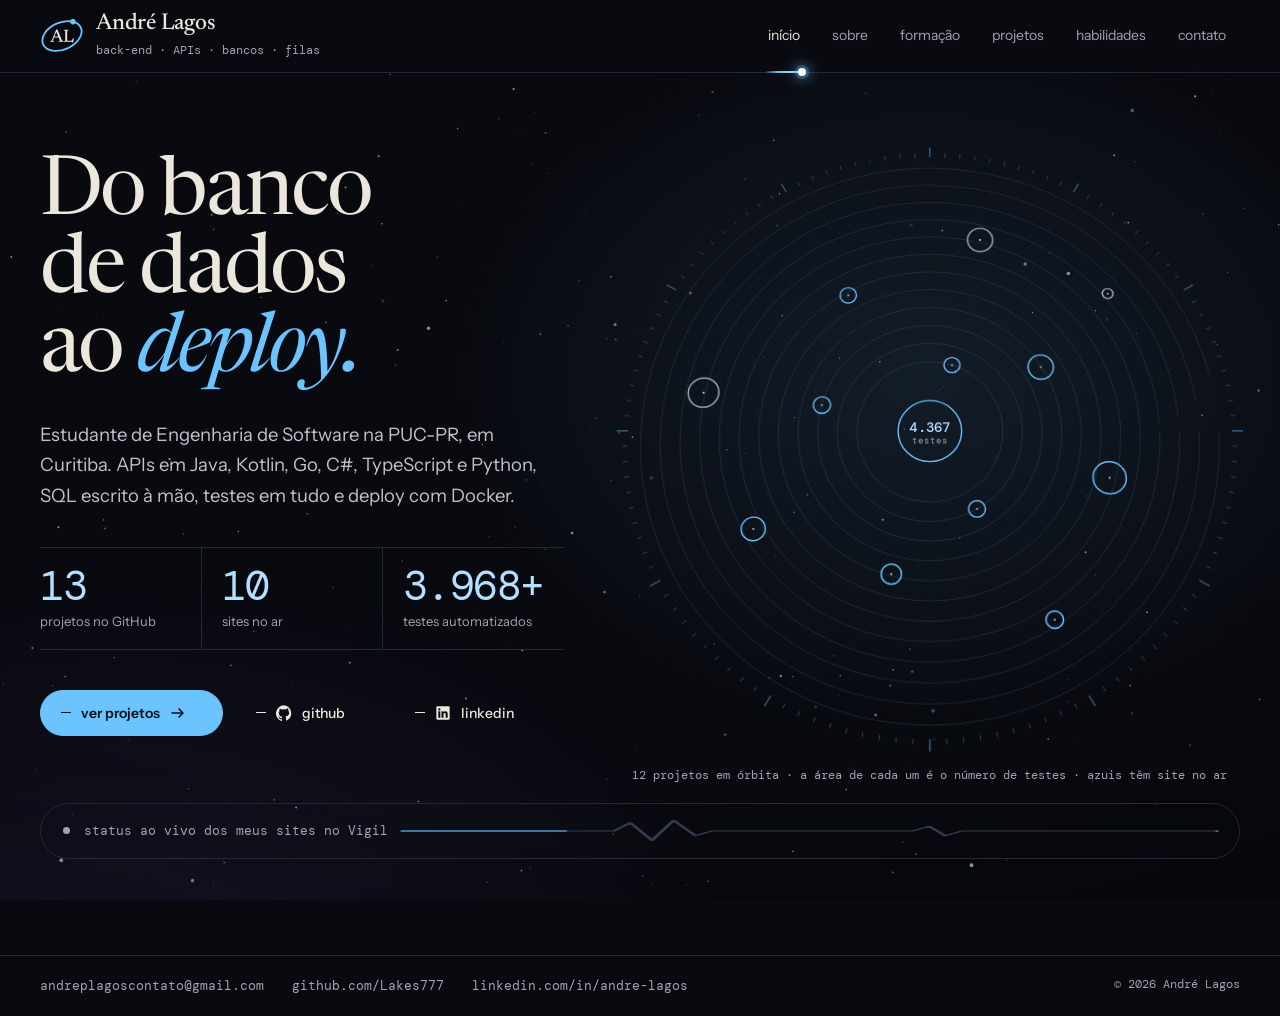
==== commit 370c62fd: "Marca AL com órbita: ícone da aba, topo do site e capa de compartilhamento O ícone da aba deixa o AL" ====
--- a/index.html
+++ b/index.html
@@ -18,7 +18,9 @@
   <meta name="twitter:card" content="summary_large_image">
 
   <!-- Ícone da aba do navegador -->
-  <link rel="icon" href="data:image/svg+xml,<svg xmlns='http://www.w3.org/2000/svg' viewBox='0 0 100 100'><rect width='100' height='100' rx='22' fill='%23090a10'/><text x='50' y='66' font-family='monospace' font-size='46' font-weight='700' fill='%236cc4ff' text-anchor='middle'>AL</text></svg>">
+  <link rel="icon" href="assets/marca/favicon-32.png" sizes="32x32" type="image/png">
+  <link rel="icon" href="assets/marca/favicon.svg" type="image/svg+xml">
+  <link rel="apple-touch-icon" href="assets/marca/apple-touch-icon.png">
 
   <!-- Fontes -->
   <link rel="preconnect" href="https://fonts.googleapis.com">
@@ -37,8 +39,11 @@
   <header class="topo">
     <div class="topo__dentro">
       <div class="marca">
-        <a class="nome" href="#inicio">André Lagos</a>
-        <p class="papel mono">back-end · APIs · bancos · filas</p>
+        <img class="marca__logo" src="assets/marca/logo-sem-fundo.svg" alt="" width="44" height="44">
+        <div class="marca__texto">
+          <a class="nome" href="#inicio">André Lagos</a>
+          <p class="papel mono">back-end · APIs · bancos · filas</p>
+        </div>
       </div>
 
       <nav class="abas mono" aria-label="Seções">
--- a/css/style.css
+++ b/css/style.css
@@ -53,7 +53,9 @@
 /* ---------- topo e abas ---------- */
 .topo { position: sticky; top: 0; z-index: 10; background: rgba(9, 10, 16, .8); backdrop-filter: blur(14px); -webkit-backdrop-filter: blur(14px); border-bottom: 1px solid var(--linha) }
 .topo__dentro { max-width: 1280px; margin: 0 auto; padding: 0 40px; min-height: var(--topo); display: flex; align-items: center; justify-content: space-between; gap: 32px }
-.marca { display: flex; align-items: baseline; gap: 16px; min-width: 0 }
+.marca { display: flex; align-items: center; gap: 12px; min-width: 0 }
+.marca__logo { flex: none; display: block }
+.marca__texto { display: flex; flex-direction: column; gap: 6px; min-width: 0 }
 .nome { font: 500 23px/1 var(--serifa); letter-spacing: -.01em; text-decoration: none; white-space: nowrap }
 .papel { margin: 0; color: var(--apagado); font-size: 12px; white-space: nowrap }
 
